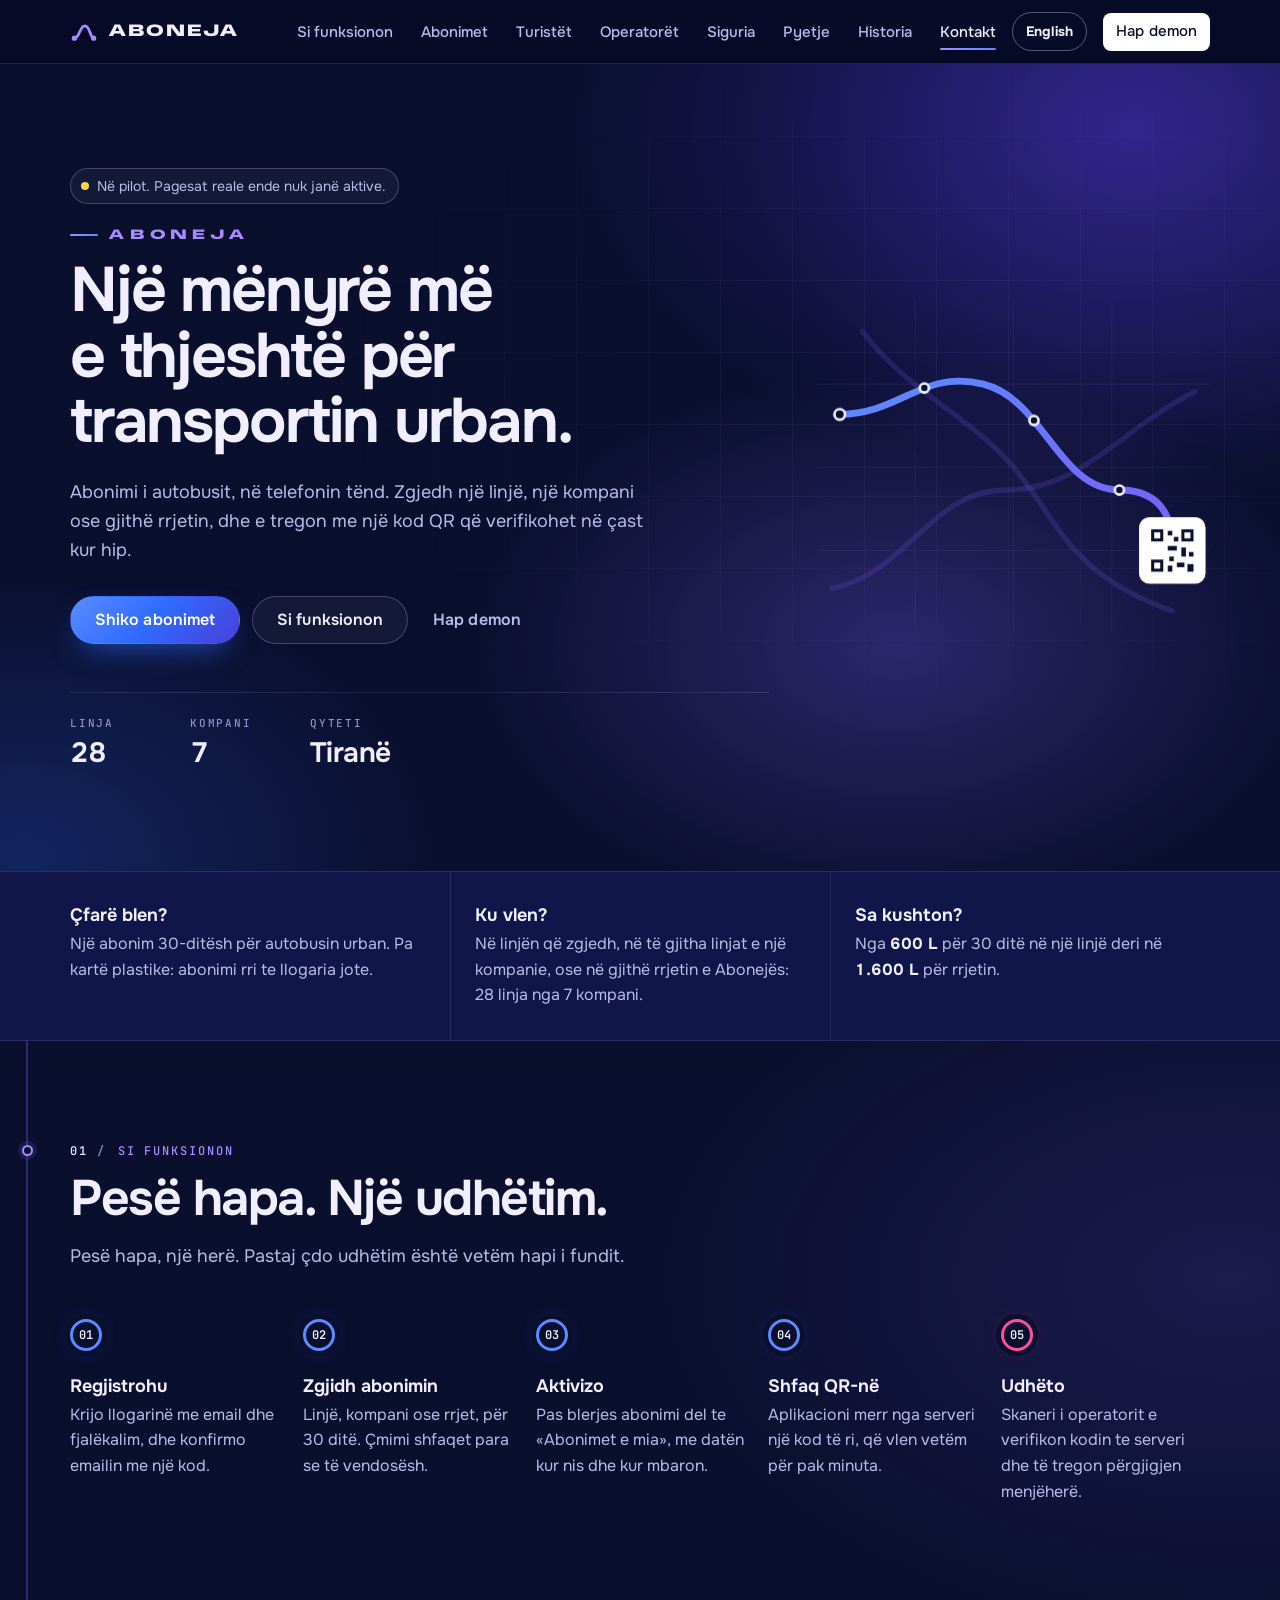
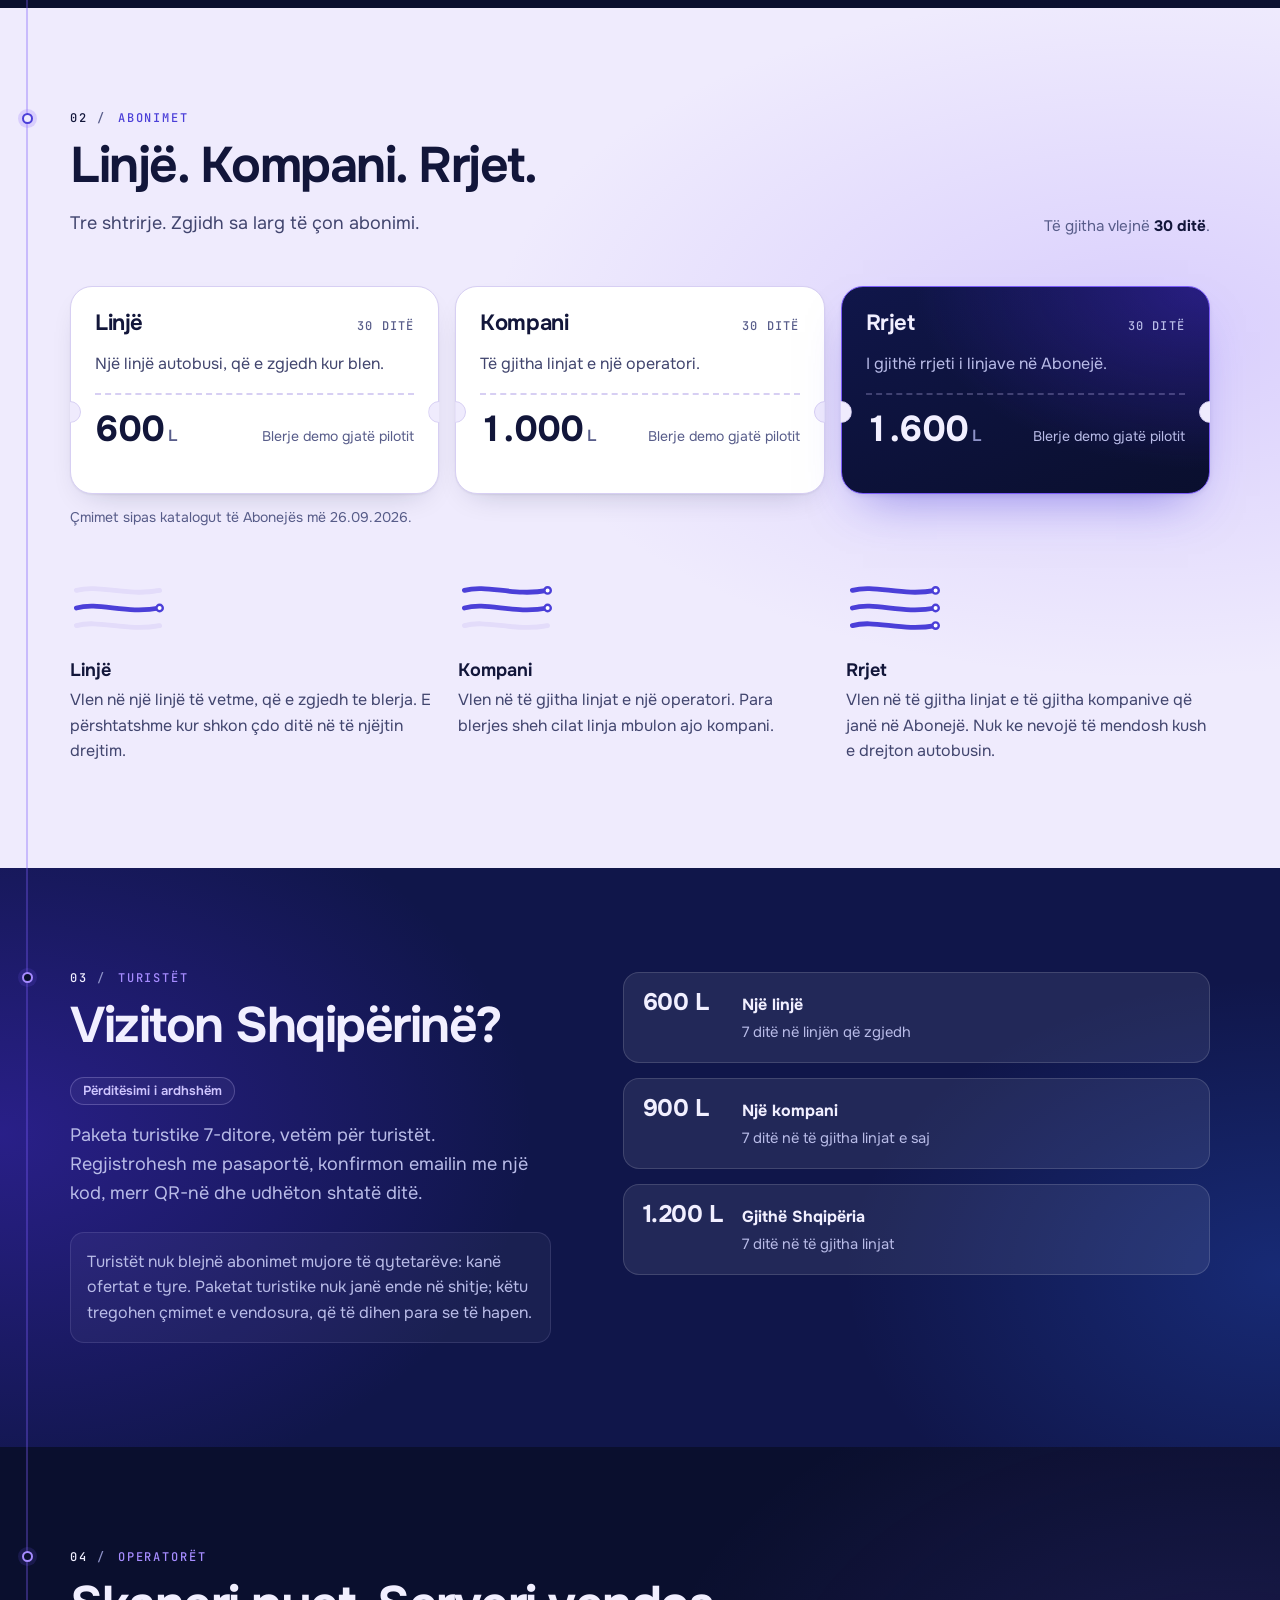
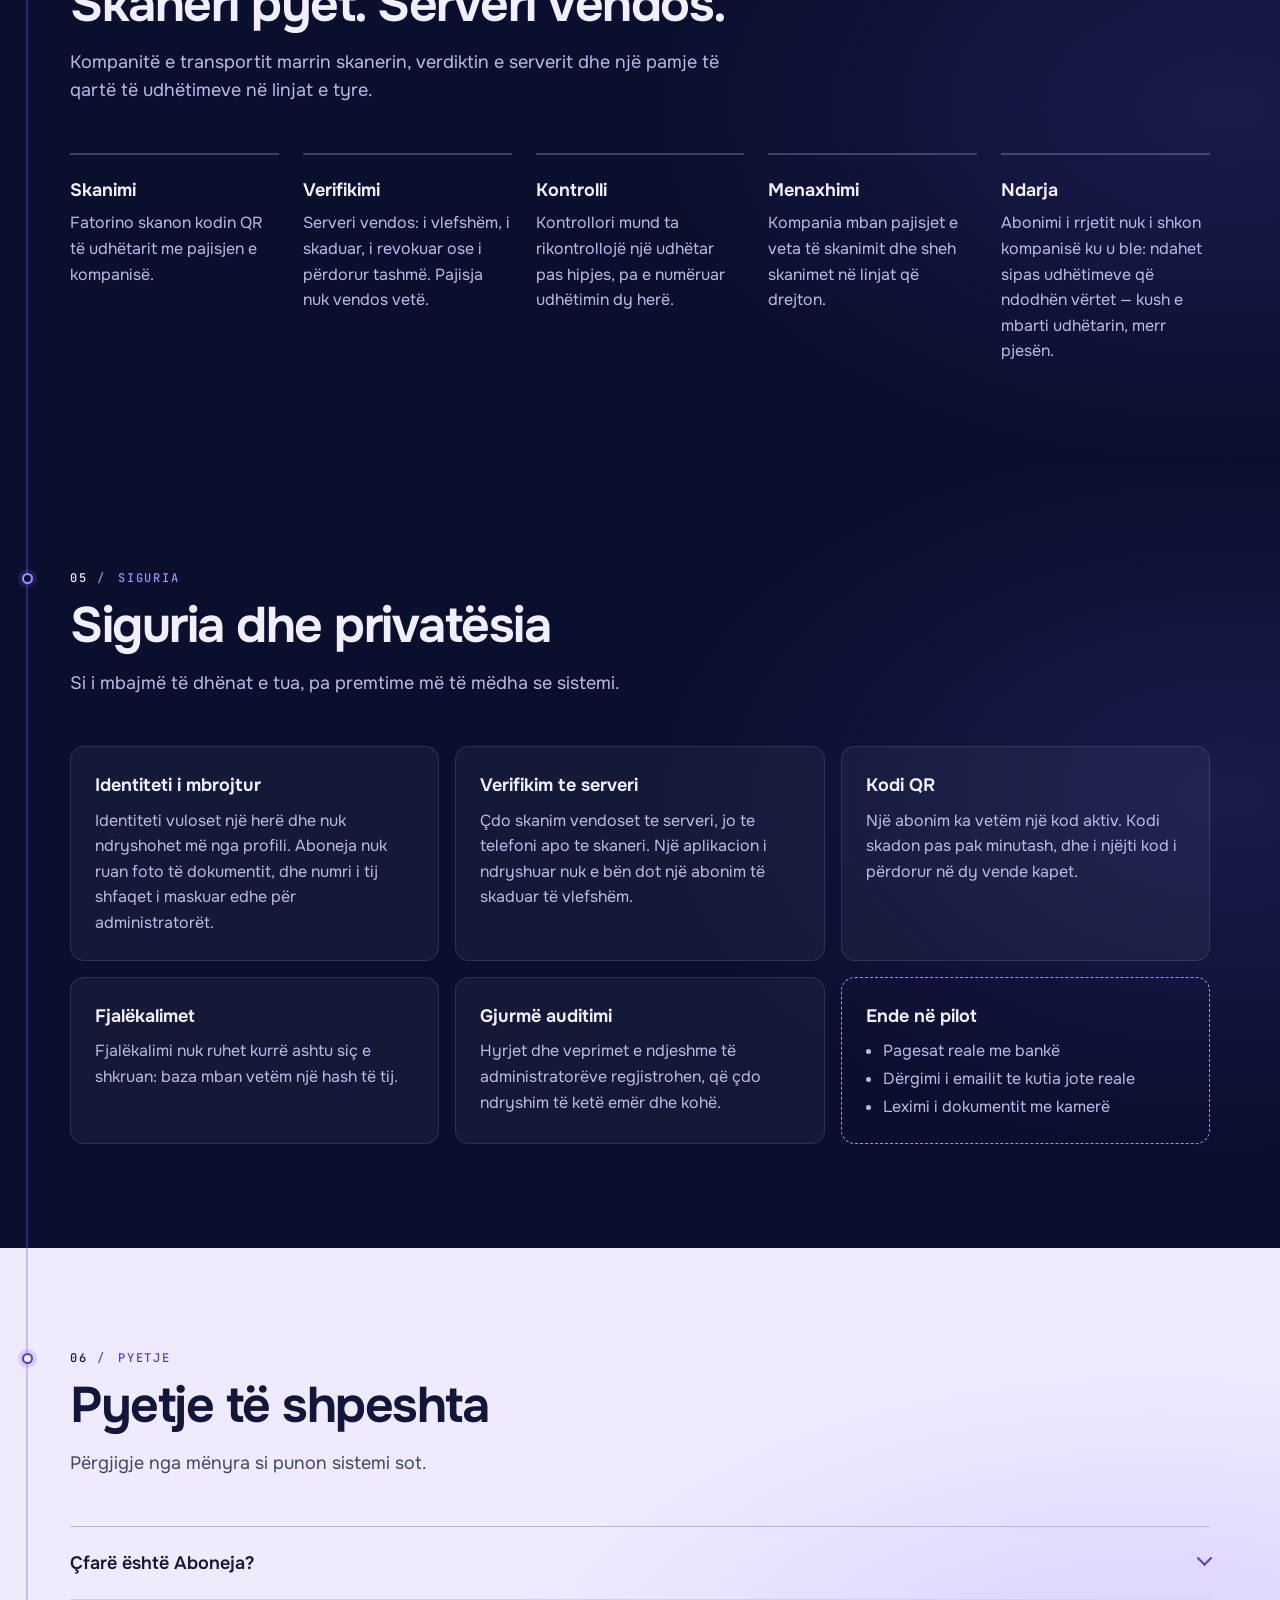
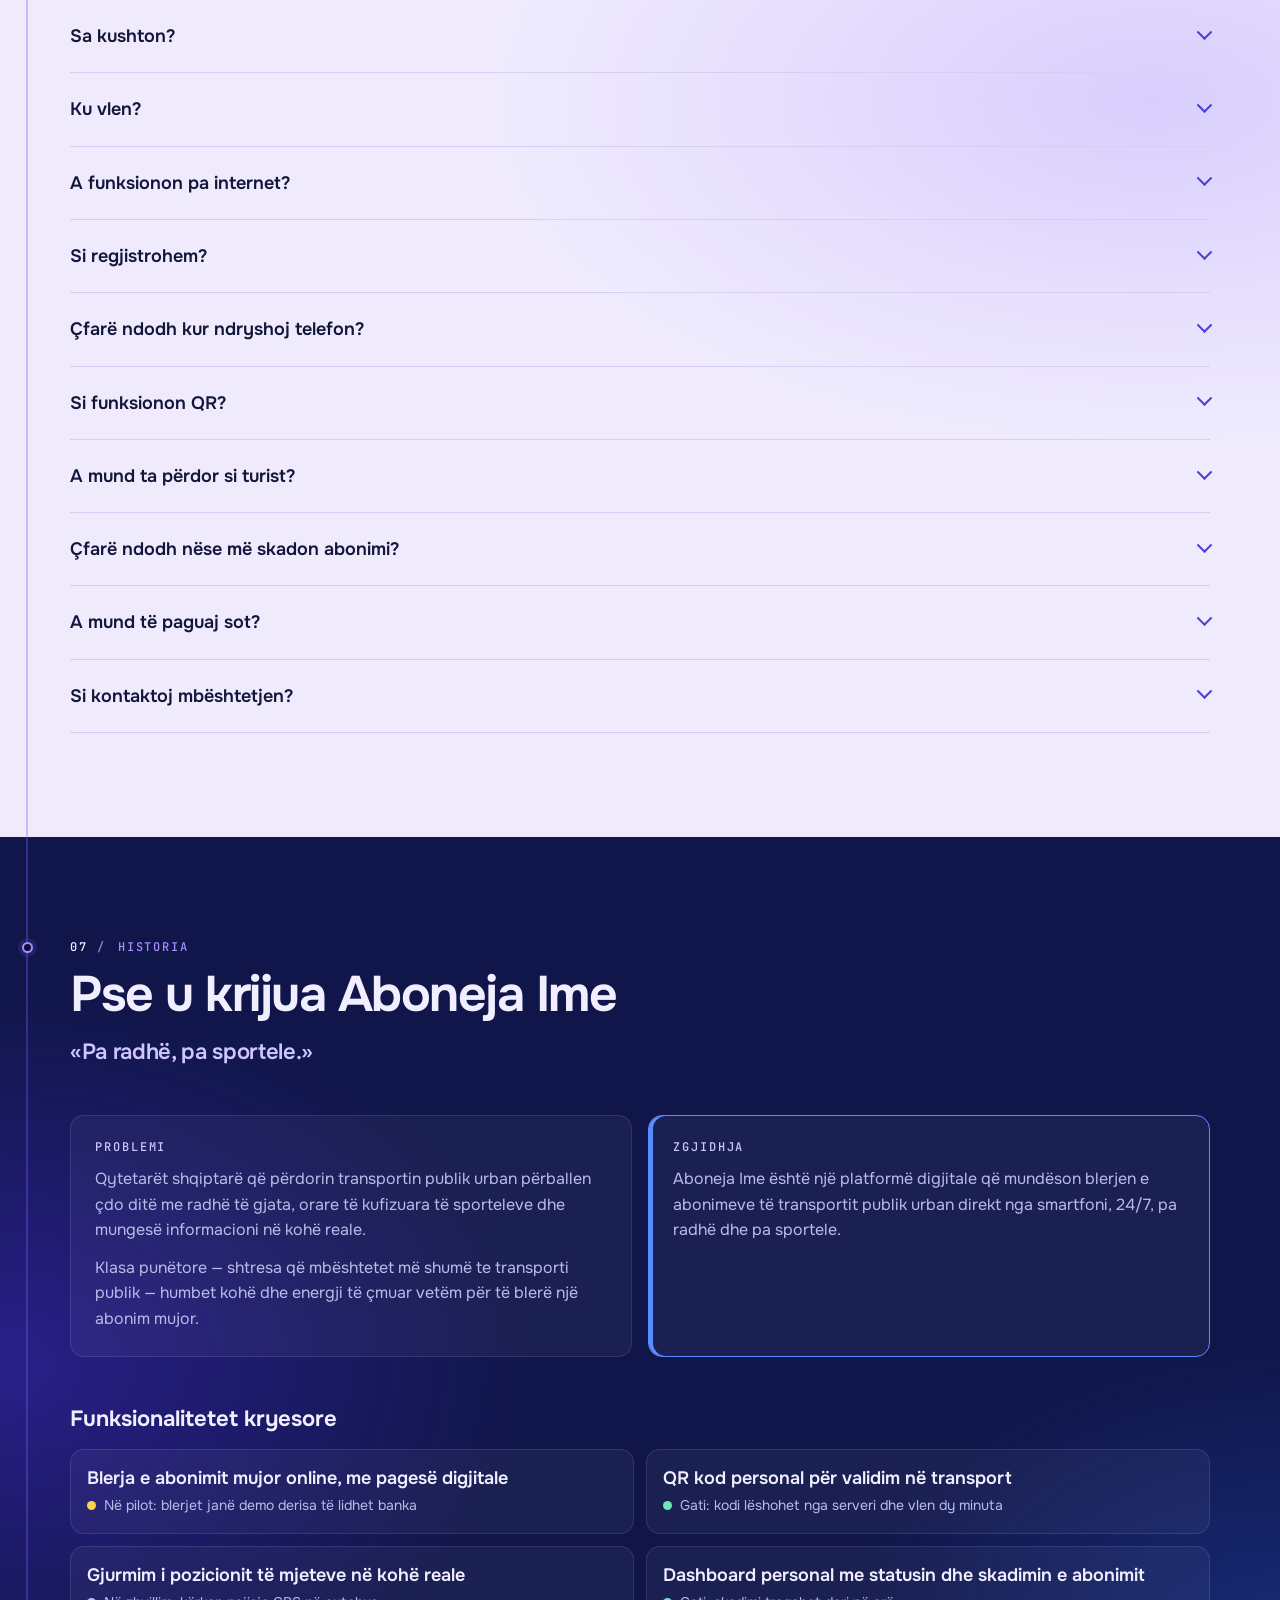
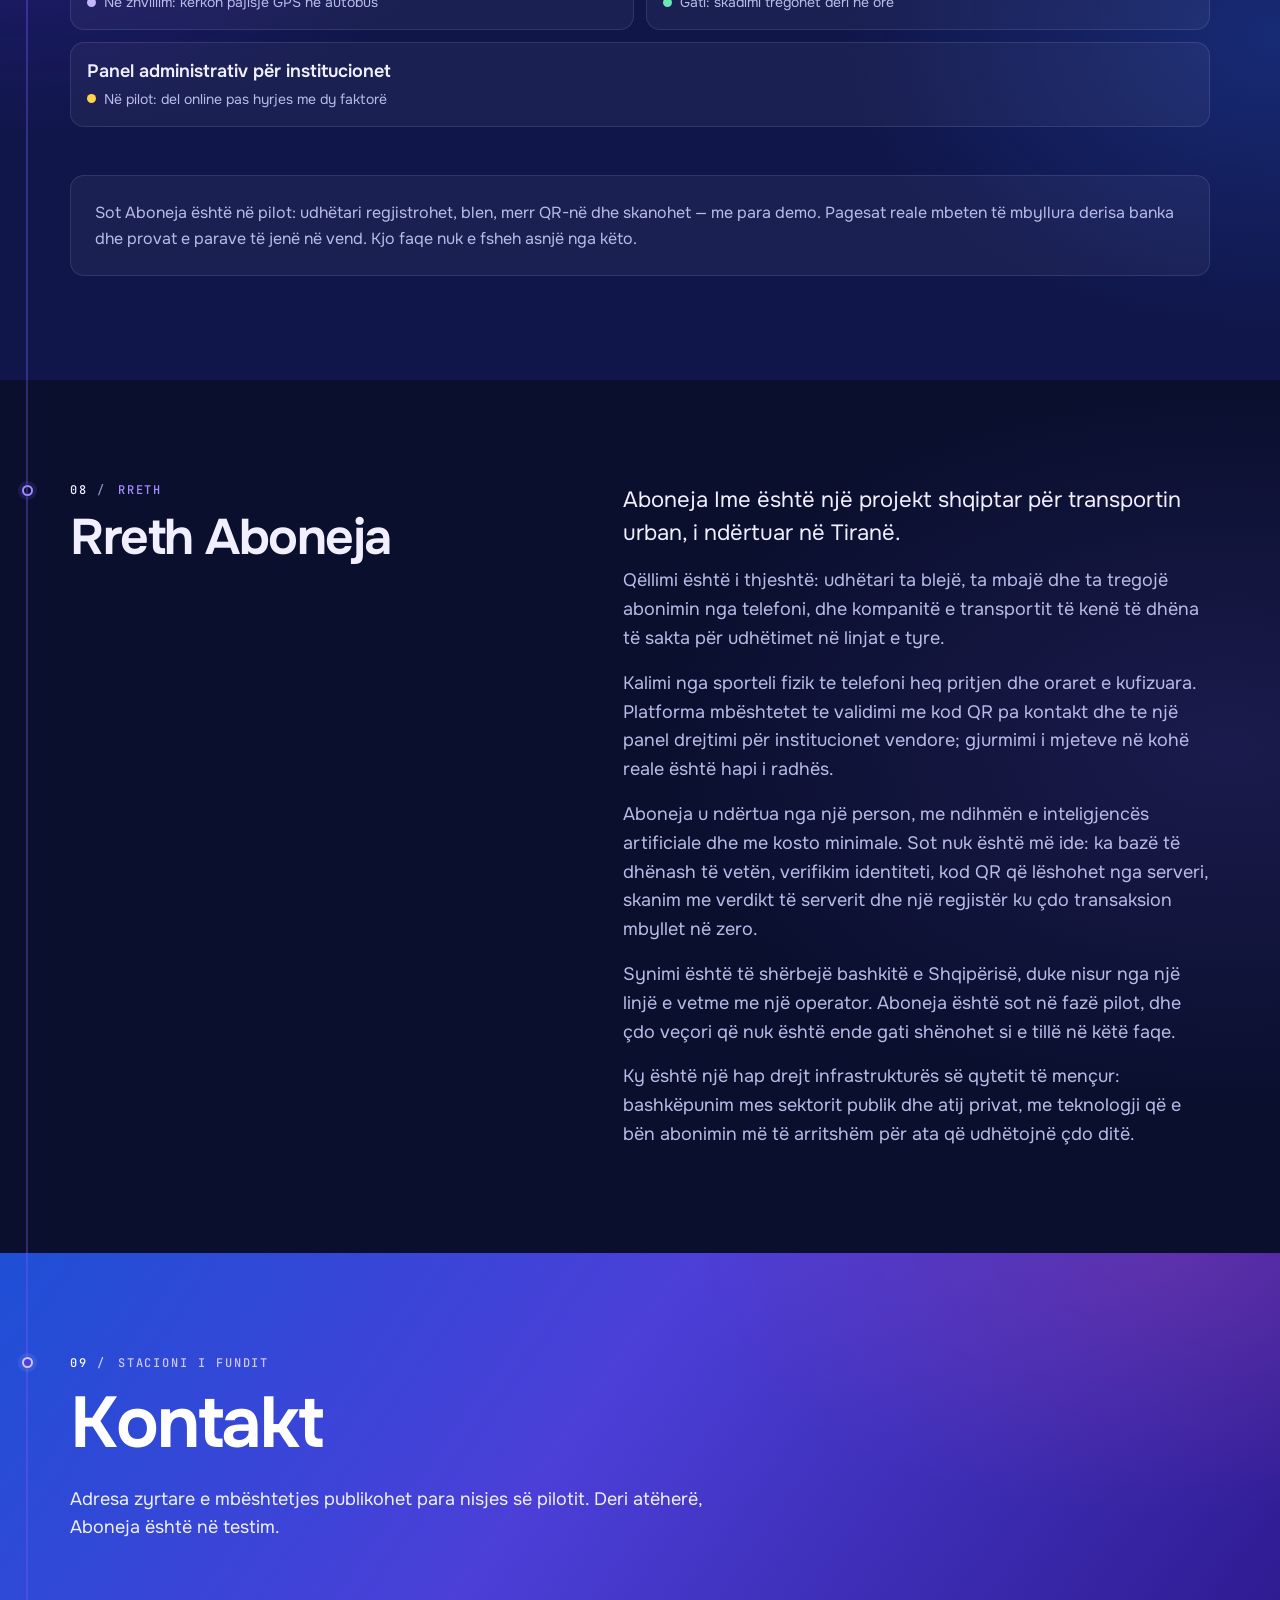
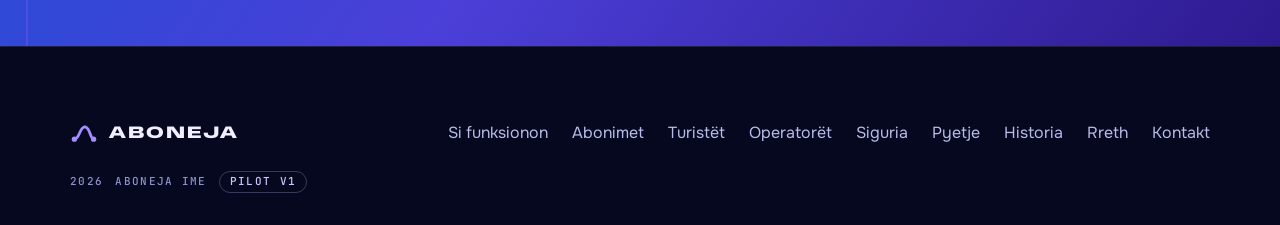
==== index.html @ b8042aeb "faqja live (aboneja-v1-pilot @ 8f1b1e0, pa /demo/): titujt Onest 650, hyrja 6,7 s, thëniet e demos D" ====
<!doctype html>
<html lang="sq">
<head>
<meta charset="utf-8">
<meta name="robots" content="noindex, nofollow">
<meta name="viewport" content="width=device-width, initial-scale=1, viewport-fit=cover">
<title>Aboneja · Abonimi i autobusit në telefonin tënd</title>
<meta name="description" content="Aboneja është abonimi i autobusit urban në telefon: zgjedh linjën, kompaninë ose gjithë rrjetin, dhe e tregon me një kod QR që verifikohet në çast.">
<meta name="theme-color" content="#0A0F2E">
<meta name="color-scheme" content="dark">
<link rel="icon" href="favicon.svg" type="image/svg+xml">
<!-- Fontet e markës merren që në fillim: «ABONEJA» e hyrjes del te 1,0 s dhe s'duhet të ndërrojë shkronjë para syve. -->
<link rel="preload" href="fonts/anybody.woff2" as="font" type="font/woff2" crossorigin>
<link rel="preload" href="fonts/onest.woff2" as="font" type="font/woff2" crossorigin>
<link rel="stylesheet" href="css/site.css?v=5ffebb03">
<script src="js/hyrja.js?v=3403d310"></script>
<script type="module" src="js/site.js?v=d1153c04"></script>
</head>
<body>
<!-- ═══ HYRJA «Rrjeti ndizet» — 6,7 s, hapja e parë e sesionit. Dekor, jo informacion.
     Qyteti natën → linjat e largëta → «ABONEJA» ngrihet nga vija e maskës, shtrydhet dhe kyçet
     te 1,37 s, skanohet → linjë, kompani, rrjet → QR-ja del me sustë → mjetet mbërrijnë →
     linjat tërhiqen, teksti zhytet → perdja ngrihet me gjithë skenën. Asgjë nuk zbehet: format ndryshojnë.
     Kohët jetojnë te :root i site.css («Kohët e hyrjes»), asgjë këtu. ═══ -->
<div class="hyrja" data-hyrja aria-hidden="true">
  <div class="hyrja__perdja">
  <div class="hyrja__drita"></div>
  <div class="hyrja__skena">
    <svg class="hyrja__linjat" viewBox="0 0 100 100" preserveAspectRatio="none" focusable="false">
      <defs>
        <linearGradient id="hyrja-rryma" x1="0" y1="0" x2="1" y2="0">
          <stop offset="0" class="ngj-vjollce-thelle"/>
          <stop offset=".55" class="ngj-vjollce"/>
          <stop offset="1" class="ngj-elektrik"/>
        </linearGradient>
      </defs>
      <path class="hyrja__larg" pathLength="1" data-d="M-5 9 C 25 5, 60 16, 105 10" d="M-5 9 C 25 5, 60 16, 105 10"/>
      <path class="hyrja__larg" pathLength="1" data-d="M-5 19 C 30 23, 62 13, 105 20" d="M-5 19 C 30 23, 62 13, 105 20"/>
      <path class="hyrja__larg" pathLength="1" data-d="M-5 87 C 30 81, 64 93, 105 85" d="M-5 87 C 30 81, 64 93, 105 85"/>
      <path class="hyrja__larg" pathLength="1" data-d="M-5 96 C 35 91, 70 98, 105 92" d="M-5 96 C 35 91, 70 98, 105 92"/>
      <path class="hyrja__shtrirja hyrja__shtrirja--rrjet" pathLength="1" data-d="M-5 50 C 26 48, 56 55, 84 62" d="M-5 50 C 26 48, 56 55, 84 62"/>
      <path class="hyrja__shtrirja hyrja__shtrirja--linje" pathLength="1" data-d="M-5 62 C 22 61, 50 64, 84 62" d="M-5 62 C 22 61, 50 64, 84 62"/>
      <path class="hyrja__shtrirja hyrja__shtrirja--kompani" pathLength="1" data-d="M-5 74 C 24 76, 52 70, 84 62" d="M-5 74 C 24 76, 52 70, 84 62"/>
      <path class="hyrja__mjeti hyrja__mjeti--1" pathLength="1" data-d="M-5 62 C 22 61, 50 64, 84 62" d="M-5 62 C 22 61, 50 64, 84 62"/>
      <path class="hyrja__mjeti hyrja__mjeti--2" pathLength="1" data-d="M-5 74 C 24 76, 52 70, 84 62" d="M-5 74 C 24 76, 52 70, 84 62"/>
      <path class="hyrja__mjeti hyrja__mjeti--3" pathLength="1" data-d="M-5 50 C 26 48, 56 55, 84 62" d="M-5 50 C 26 48, 56 55, 84 62"/>
    </svg>
    <p class="hyrja__etiketa hyrja__etiketa--rrjet"><span>Gjithë rrjeti</span></p>
    <p class="hyrja__etiketa hyrja__etiketa--linje"><span>Një linjë</span></p>
    <p class="hyrja__etiketa hyrja__etiketa--kompani"><span>Një kompani</span></p>
    <div class="hyrja__nyja">
      <span class="hyrja__nyja-puls"></span>
      <svg class="hyrja__qr" viewBox="0 0 92 92" focusable="false">
        <rect class="hyrja__qr-sfondi" x="8" y="8" width="76" height="76" rx="14"/>
        <path class="hyrja__qr-kendet" pathLength="1" d="M3 24 V3 H24 M68 3 H89 V24 M89 68 V89 H68 M24 89 H3 V68"/>
        <g class="hyrja__qr-kodi" transform="translate(18 18)">
          <rect x="0" y="0" width="16" height="16"/><rect x="40" y="0" width="16" height="16"/><rect x="0" y="40" width="16" height="16"/>
          <rect x="4" y="4" width="8" height="8" class="hyrja__qr-vrima"/><rect x="44" y="4" width="8" height="8" class="hyrja__qr-vrima"/><rect x="4" y="44" width="8" height="8" class="hyrja__qr-vrima"/>
          <rect x="22" y="2" width="6" height="6"/><rect x="30" y="10" width="6" height="6"/><rect x="22" y="22" width="12" height="6"/>
          <rect x="40" y="24" width="6" height="12"/><rect x="50" y="30" width="6" height="6"/><rect x="24" y="36" width="6" height="6"/>
          <rect x="22" y="48" width="6" height="8"/><rect x="34" y="44" width="10" height="6"/><rect x="48" y="46" width="8" height="10"/>
        </g>
      </svg>
    </div>
    <div class="hyrja__marka">
      <p class="hyrja__fjala" data-fjala="Aboneja"><span class="hyrja__germat"><span>A</span><span>b</span><span>o</span><span>n</span><span>e</span><span>j</span><span>a</span></span></p>
      <p class="hyrja__motoja"><span>Abonimi i autobusit, në telefonin tënd.</span></p>
    </div>
  </div>
  </div>
  <span class="hyrja__progresi"></span>
  <span class="hyrja__kalo">Kalo</span>
</div>
<a class="skip" href="#permbajtja">Kalo te përmbajtja</a>

<header class="topbar" data-topbar>
  <div class="wrap topbar__inner">
    <a class="wordmark" href="#fillimi" aria-label="Aboneja, kthehu në fillim">
      <svg class="wordmark__mark" viewBox="0 0 32 32" aria-hidden="true"><path d="M5 23 C 11 23, 11 9, 17 9 S 23 23, 27 23" fill="none" stroke="currentColor" stroke-width="3.2" stroke-linecap="round"/><circle cx="5" cy="23" r="3" fill="currentColor"/><circle cx="27" cy="23" r="3" fill="currentColor"/></svg>
      <span>Aboneja</span>
    </a>
    <button class="menu-toggle" type="button" aria-expanded="false" aria-controls="nav" data-menu-toggle>
      <span class="menu-toggle__bars" aria-hidden="true"></span><span class="sr-only">Menuja</span>
    </button>
    <nav class="nav" id="nav" aria-label="Kryesore" data-nav>
      <a href="#si-funksionon">Si funksionon</a>
      <a href="#abonimet">Abonimet</a>
      <a href="#turistet">Turistët</a>
      <a href="#operatoret">Operatorët</a>
      <a href="#siguria">Siguria</a>
      <a href="#pyetje">Pyetje</a>
      <a href="#historia">Historia</a>
      <a href="#kontakt">Kontakt</a>
      <button class="lang-toggle" type="button" data-lang-toggle aria-label="Switch to English">English</button>
      <a class="btn btn--small btn--light nav__app" data-app-link href="#abonimet">Hap aplikacionin</a>
    </nav>
  </div>
</header>

<main id="permbajtja">

  <!-- ═══ HERO ═══════════════════════════════════════════════════════════ -->
  <section class="hero" id="fillimi" aria-labelledby="hero-titulli">
    <div class="wrap hero__grid">
      <div class="hero__text">
        <p class="pilot" data-pilot hidden><span class="pilot__dot" aria-hidden="true"></span>Në pilot. Pagesat reale ende nuk janë aktive.</p>
        <p class="hero__brand">Aboneja</p>
        <h1 class="hero__title" id="hero-titulli">Një mënyrë më e thjeshtë për transportin urban.</h1>
        <p class="hero__lead">Abonimi i autobusit, në telefonin tënd. Zgjedh një linjë, një kompani ose gjithë rrjetin, dhe e tregon me një kod QR që verifikohet në çast kur hip.</p>
        <div class="hero__actions">
          <a class="btn btn--primary" href="#abonimet">Shiko abonimet</a>
          <a class="btn btn--ghost-light" href="#si-funksionon">Si funksionon</a>
          <a class="btn btn--quiet-light" data-app-link href="#abonimet">Hap aplikacionin</a>
        </div>
        <!-- Kur demoja lokale nuk përgjigjet, butoni e thotë vetë — dhe këtu del pse. -->
        <p class="hero__note" data-demo-shenim hidden></p>
        <dl class="hero__facts" data-network-facts>
          <div><dt>Linja</dt><dd data-fact="routes">…</dd></div>
          <div><dt>Kompani</dt><dd data-fact="companies">…</dd></div>
          <div><dt>Qyteti</dt><dd data-fact="city">Tiranë</dd></div>
        </dl>
      </div>

      <!-- Nënshkrimi vizual: linja që mbaron te QR-ja. Dekor, jo informacion. -->
      <figure class="hero__map" aria-hidden="true">
        <svg class="route-map" viewBox="0 0 520 440" focusable="false">
          <defs>
            <linearGradient id="linja-kryesore" x1="0" y1="0" x2="1" y2="1">
              <stop offset="0" class="ngj-elektrik-drite"/>
              <stop offset="1" class="ngj-vjollce"/>
            </linearGradient>
          </defs>
          <g class="route-map__grid">
            <path d="M0 110 H520 M0 220 H520 M0 330 H520 M130 0 V440 M260 0 V440 M390 0 V440"/>
          </g>
          <path class="route-map__line route-map__line--muted" d="M20 380 C 120 360, 150 250, 250 250 S 400 170, 500 120"/>
          <path class="route-map__line route-map__line--muted" d="M60 40 C 120 120, 200 150, 260 220 S 330 360, 470 410"/>
          <path class="route-map__line route-map__line--main" id="linja-hero" d="M30 150 C 110 150, 140 90, 220 110 S 320 250, 400 250 S 470 330, 470 330"/>
          <g class="route-map__stops">
            <circle cx="30" cy="150" r="7"/>
            <circle cx="142" cy="115" r="6"/>
            <circle cx="287" cy="158" r="6"/>
            <circle cx="400" cy="250" r="6"/>
          </g>
          <circle class="route-map__vehicle" r="9"/>
          <g class="qr-station" transform="translate(470 330)">
            <circle class="qr-station__pulse" r="30"/>
            <rect class="qr-station__card" x="-44" y="-44" width="88" height="88" rx="14"/>
            <g class="qr-station__code" transform="translate(-28 -28)">
              <rect x="0" y="0" width="16" height="16"/><rect x="40" y="0" width="16" height="16"/><rect x="0" y="40" width="16" height="16"/>
              <rect x="4" y="4" width="8" height="8" class="qr-station__hole"/><rect x="44" y="4" width="8" height="8" class="qr-station__hole"/><rect x="4" y="44" width="8" height="8" class="qr-station__hole"/>
              <rect x="22" y="2" width="6" height="6"/><rect x="30" y="10" width="6" height="6"/><rect x="22" y="22" width="12" height="6"/>
              <rect x="40" y="24" width="6" height="12"/><rect x="50" y="30" width="6" height="6"/><rect x="24" y="36" width="6" height="6"/>
              <rect x="22" y="48" width="6" height="8"/><rect x="34" y="44" width="10" height="6"/><rect x="48" y="46" width="8" height="10"/>
            </g>
          </g>
        </svg>
      </figure>
    </div>
  </section>

  <!-- ═══ NË 60 SEKONDA ══════════════════════════════════════════════════ -->
  <section class="quick" aria-label="Aboneja shkurt">
    <div class="wrap quick__grid">
      <div class="quick__item">
        <h2 class="quick__q">Çfarë blen?</h2>
        <p>Një abonim 30-ditësh për autobusin urban. Pa kartë plastike: abonimi rri te llogaria jote.</p>
      </div>
      <div class="quick__item">
        <h2 class="quick__q">Ku vlen?</h2>
        <p>Në linjën që zgjedh, në të gjitha linjat e një kompanie, ose në gjithë rrjetin <span data-fill="network-short">e Abonejës</span>.</p>
      </div>
      <div class="quick__item">
        <h2 class="quick__q">Sa kushton?</h2>
        <p data-fill="price-short">Çmimet lexohen nga katalogu i Abonejës, te seksioni Abonimet.</p>
      </div>
    </div>
  </section>

  <!-- Rruga e faqes: kapitujt 01–09 si stacione të së njëjtës linjë. -->
  <div class="kapitujt">

  <!-- ═══ SI FUNKSIONON ══════════════════════════════════════════════════ -->
  <section class="section" id="si-funksionon" aria-labelledby="si-titulli">
    <div class="wrap">
      <div class="section__head">
        <h2 class="kapitulli" id="si-titulli"><span class="kapitulli__stacioni"><span class="kapitulli__nr">01</span> <span class="kapitulli__emri">Si funksionon</span></span> <span class="kapitulli__titulli">Pesë hapa. Një udhëtim.</span></h2>
        <p class="section__lead">Pesë hapa, një herë. Pastaj çdo udhëtim është vetëm hapi i fundit.</p>
      </div>
      <ol class="journey">
        <li class="journey__stop">
          <span class="journey__node" aria-hidden="true"></span>
          <h3>Regjistrohu</h3>
          <p>Krijo llogarinë me email dhe fjalëkalim, dhe konfirmo emailin me një kod.</p>
        </li>
        <li class="journey__stop">
          <span class="journey__node" aria-hidden="true"></span>
          <h3>Zgjidh abonimin</h3>
          <p>Linjë, kompani ose rrjet, për 30 ditë. Çmimi shfaqet para se të vendosësh.</p>
        </li>
        <li class="journey__stop">
          <span class="journey__node" aria-hidden="true"></span>
          <h3>Aktivizo</h3>
          <p>Pas blerjes abonimi del te «Abonimet e mia», me datën kur nis dhe kur mbaron.</p>
        </li>
        <li class="journey__stop">
          <span class="journey__node" aria-hidden="true"></span>
          <h3>Shfaq QR-në</h3>
          <p>Aplikacioni merr nga serveri një kod të ri, që vlen vetëm për pak minuta.</p>
        </li>
        <li class="journey__stop journey__stop--end">
          <span class="journey__node" aria-hidden="true"></span>
          <h3>Udhëto</h3>
          <p>Skaneri i operatorit e verifikon kodin te serveri dhe të tregon përgjigjen menjëherë.</p>
        </li>
      </ol>
    </div>
  </section>

  <!-- ═══ ABONIMET ═══════════════════════════════════════════════════════ -->
  <section class="section section--lejla" id="abonimet" aria-labelledby="abonimet-titulli">
    <div class="wrap">
      <div class="section__head section__head--split">
        <div>
          <h2 class="kapitulli" id="abonimet-titulli"><span class="kapitulli__stacioni"><span class="kapitulli__nr">02</span> <span class="kapitulli__emri">Abonimet</span></span> <span class="kapitulli__titulli">Linjë. Kompani. Rrjet.</span></h2>
          <p class="section__lead">Tre shtrirje. Zgjidh sa larg të çon abonimi.</p>
        </div>
        <!-- V1 shet vetëm 30-ditëshin. Kohëzgjatja e dytë u hoq me vendim, 20 shtator 2026. -->
        <p class="duration-note">Të gjitha vlejnë <strong>30 ditë</strong>.</p>
      </div>

      <div class="plans" data-plans aria-live="polite">
        <div class="state state--loading" data-state="loading">Po lexohen çmimet nga katalogu…</div>
      </div>
      <p class="plans__source" data-catalog-source></p>

      <div class="scopes">
        <div class="scope">
          <svg class="scope__map" viewBox="0 0 120 80" aria-hidden="true"><path class="mini mini--off" d="M8 18 C 36 10, 70 26, 112 18"/><path class="mini mini--on" d="M8 40 C 36 32, 70 48, 112 40"/><path class="mini mini--off" d="M8 62 C 36 54, 70 70, 112 62"/><circle class="mini-stop" cx="112" cy="40" r="4"/></svg>
          <div><h3>Linjë</h3><p>Vlen në një linjë të vetme, që e zgjedh te blerja. E përshtatshme kur shkon çdo ditë në të njëjtin drejtim.</p></div>
        </div>
        <div class="scope">
          <svg class="scope__map" viewBox="0 0 120 80" aria-hidden="true"><path class="mini mini--on" d="M8 18 C 36 10, 70 26, 112 18"/><path class="mini mini--on" d="M8 40 C 36 32, 70 48, 112 40"/><path class="mini mini--off" d="M8 62 C 36 54, 70 70, 112 62"/><circle class="mini-stop" cx="112" cy="18" r="4"/><circle class="mini-stop" cx="112" cy="40" r="4"/></svg>
          <div><h3>Kompani</h3><p>Vlen në të gjitha linjat e një operatori. Para blerjes sheh cilat linja mbulon ajo kompani.</p></div>
        </div>
        <div class="scope">
          <svg class="scope__map" viewBox="0 0 120 80" aria-hidden="true"><path class="mini mini--on" d="M8 18 C 36 10, 70 26, 112 18"/><path class="mini mini--on" d="M8 40 C 36 32, 70 48, 112 40"/><path class="mini mini--on" d="M8 62 C 36 54, 70 70, 112 62"/><circle class="mini-stop" cx="112" cy="18" r="4"/><circle class="mini-stop" cx="112" cy="40" r="4"/><circle class="mini-stop" cx="112" cy="62" r="4"/></svg>
          <div><h3>Rrjet</h3><p>Vlen në të gjitha linjat e të gjitha kompanive që janë në Abonejë. Nuk ke nevojë të mendosh kush e drejton autobusin.</p></div>
        </div>
      </div>
    </div>
  </section>

  <!-- ═══ PËR TURISTËT ═══════════════════════════════════════════════════ -->
  <section class="section section--night" id="turistet" aria-labelledby="turistet-titulli">
    <div class="wrap split">
      <div>
        <h2 class="kapitulli" id="turistet-titulli"><span class="kapitulli__stacioni"><span class="kapitulli__nr">03</span> <span class="kapitulli__emri">Turistët</span></span> <span class="kapitulli__titulli">Viziton Shqipërinë?</span></h2>
        <p class="tag tag--light">Përditësimi i ardhshëm</p>
        <p class="section__lead">Paketa turistike 7-ditore, vetëm për turistët. Regjistrohesh me pasaportë, konfirmon emailin me një kod, merr QR-në dhe udhëton shtatë ditë.</p>
        <p class="note-light">Turistët nuk blejnë abonimet mujore të qytetarëve: kanë ofertat e tyre. Paketat turistike nuk janë ende në shitje; këtu tregohen çmimet e vendosura, që të dihen para se të hapen.</p>
      </div>
      <!-- Çmimet vijnë nga `site.config.json` (të njoftuara, jo katalog) — asnjë numër në HTML. -->
      <ul class="tourist-plans" data-tourist-plans aria-live="polite">
        <li class="tourist-plans__empty">Çmimet e paketave turistike publikohen së shpejti.</li>
      </ul>
    </div>
  </section>

  <!-- ═══ PËR OPERATORËT ═════════════════════════════════════════════════ -->
  <section class="section" id="operatoret" aria-labelledby="operatoret-titulli">
    <div class="wrap">
      <div class="section__head">
        <h2 class="kapitulli" id="operatoret-titulli"><span class="kapitulli__stacioni"><span class="kapitulli__nr">04</span> <span class="kapitulli__emri">Operatorët</span></span> <span class="kapitulli__titulli">Skaneri pyet. Serveri vendos.</span></h2>
        <p class="section__lead">Kompanitë e transportit marrin skanerin, verdiktin e serverit dhe një pamje të qartë të udhëtimeve në linjat e tyre.</p>
      </div>
      <dl class="roles">
        <div class="role"><dt>Skanimi</dt><dd>Fatorino skanon kodin QR të udhëtarit me pajisjen e kompanisë.</dd></div>
        <div class="role"><dt>Verifikimi</dt><dd>Serveri vendos: i vlefshëm, i skaduar, i revokuar ose i përdorur tashmë. Pajisja nuk vendos vetë.</dd></div>
        <div class="role"><dt>Kontrolli</dt><dd>Kontrollori mund ta rikontrollojë një udhëtar pas hipjes, pa e numëruar udhëtimin dy herë.</dd></div>
        <div class="role"><dt>Menaxhimi</dt><dd>Kompania mban pajisjet e veta të skanimit dhe sheh skanimet në linjat që drejton.</dd></div>
        <div class="role"><dt>Ndarja</dt><dd>Abonimi i rrjetit nuk i shkon kompanisë ku u ble: ndahet sipas udhëtimeve që ndodhën vërtet — kush e mbarti udhëtarin, merr pjesën.</dd></div>
      </dl>
    </div>
  </section>

  <!-- ═══ SIGURIA ════════════════════════════════════════════════════════ -->
  <section class="section" id="siguria" aria-labelledby="siguria-titulli">
    <div class="wrap">
      <div class="section__head">
        <h2 class="kapitulli" id="siguria-titulli"><span class="kapitulli__stacioni"><span class="kapitulli__nr">05</span> <span class="kapitulli__emri">Siguria</span></span> <span class="kapitulli__titulli">Siguria dhe privatësia</span></h2>
        <p class="section__lead">Si i mbajmë të dhënat e tua, pa premtime më të mëdha se sistemi.</p>
      </div>
      <div class="security">
        <article class="security__item"><h3>Identiteti i mbrojtur</h3><p>Identiteti vuloset një herë dhe nuk ndryshohet më nga profili. Aboneja nuk ruan foto të dokumentit, dhe numri i tij shfaqet i maskuar edhe për administratorët.</p></article>
        <article class="security__item"><h3>Verifikim te serveri</h3><p>Çdo skanim vendoset te serveri, jo te telefoni apo te skaneri. Një aplikacion i ndryshuar nuk e bën dot një abonim të skaduar të vlefshëm.</p></article>
        <article class="security__item"><h3>Kodi QR</h3><p>Një abonim ka vetëm një kod aktiv. Kodi skadon pas pak minutash, dhe i njëjti kod i përdorur në dy vende kapet.</p></article>
        <article class="security__item"><h3>Fjalëkalimet</h3><p>Fjalëkalimi nuk ruhet kurrë ashtu siç e shkruan: baza mban vetëm një hash të tij.</p></article>
        <article class="security__item"><h3>Gjurmë auditimi</h3><p>Hyrjet dhe veprimet e ndjeshme të administratorëve regjistrohen, që çdo ndryshim të ketë emër dhe kohë.</p></article>
        <article class="security__item security__item--honest" data-pilot-list>
          <h3>Ende në pilot</h3>
          <ul>
            <li data-feature-off="payments_live">Pagesat reale me bankë</li>
            <li>Dërgimi i emailit te kutia jote reale</li>
            <li data-feature-off="tourist_camera_reading">Leximi i dokumentit me kamerë</li>
          </ul>
        </article>
      </div>
    </div>
  </section>

  <!-- ═══ PYETJE ═════════════════════════════════════════════════════════ -->
  <section class="section section--lejla" id="pyetje" aria-labelledby="pyetje-titulli">
    <div class="wrap faq-wrap">
      <div class="section__head">
        <h2 class="kapitulli" id="pyetje-titulli"><span class="kapitulli__stacioni"><span class="kapitulli__nr">06</span> <span class="kapitulli__emri">Pyetje</span></span> <span class="kapitulli__titulli">Pyetje të shpeshta</span></h2>
        <p class="section__lead">Përgjigje nga mënyra si punon sistemi sot.</p>
      </div>
      <div class="faq" data-faq>
        <details><summary>Çfarë është Aboneja?</summary><p>Abonimi i autobusit urban në telefon. Blen një abonim 30-ditësh për një linjë, një kompani ose gjithë rrjetin, dhe e tregon me një kod QR që skanohet kur hip.</p></details>
        <details><summary>Sa kushton?</summary><p data-fill="price-faq">Çmimet janë te seksioni Abonimet dhe lexohen nga i njëjti katalog që përdor aplikacioni.</p></details>
        <details><summary>Ku vlen?</summary><p><span data-fill="network-faq">Në linjat e autobusëve urbanë të Tiranës që janë në Abonejë.</span> Abonimi i linjës vlen në linjën që zgjedh, ai i kompanisë në linjat e saj, dhe ai i rrjetit kudo.</p></details>
        <details><summary>A funksionon pa internet?</summary><p>Jo ende. Kodi QR krijohet nga serveri dhe vlen vetëm pak minuta, prandaj telefoni ka nevojë për internet kur e hap. Edhe skaneri i verifikon kodet te serveri.</p></details>
        <details><summary>Si regjistrohem?</summary><p>Nis me dokumentin: shkruan emrin, mbiemrin, datëlindjen dhe numrin personal, dhe i konfirmon. Pastaj krijon llogarinë me email dhe fjalëkalim dhe konfirmon emailin me një kod. Identiteti vuloset nga serveri dhe nuk ndryshohet më. Më pas zgjedh abonimin.</p></details>
        <details><summary>Çfarë ndodh kur ndryshoj telefon?</summary><p>Abonimi rri te llogaria, jo te telefoni. Hyr me të njëjtën llogari në telefonin e ri: kodi i ri QR e zëvendëson menjëherë të vjetrin.</p></details>
        <details><summary>Si funksionon QR?</summary><p>Kur hap abonimin, aplikacioni merr një kod të ri nga serveri. Skaneri e dërgon kodin te serveri, i cili kontrollon abonimin dhe kthen përgjigjen: i vlefshëm, i skaduar, i revokuar ose i përdorur tashmë.</p></details>
        <details><summary>A mund ta përdor si turist?</summary><p data-fill="tourist-faq">Jo me abonimet e qytetarëve. Turistët kanë seksionin e tyre, vetëm për turistë, me ofertat e veta: paketat turistike 7-ditore (shih seksionin Turistët). Turisti regjistrohet me pasaportë dhe konfirmon emailin me një kod, që ta ruajë llogarinë edhe kur ndërron telefon. Seksioni hapet me përditësimin e ardhshëm; leximi i pasaportës me kamerë nuk është ende gati.</p></details>
        <details><summary>Çfarë ndodh nëse më skadon abonimi?</summary><p>Skaneri e tregon si të skaduar dhe hipja nuk pranohet me atë abonim. Abonimi nuk rinovohet vetë: blen një të ri nga aplikacioni kur të duash.</p></details>
        <details><summary>A mund të paguaj sot?</summary><p data-fill="payments-faq">Jo ende. Pagesat reale hapen vetëm pasi lidhja me bankën të provohet plotësisht. Deri atëherë blerjet në pilot janë demo.</p></details>
        <details><summary>Si kontaktoj mbështetjen?</summary><p data-fill="contact-faq">Adresa zyrtare e mbështetjes publikohet para nisjes së pilotit.</p></details>
      </div>
    </div>
  </section>

  <!-- ═══ PSE U KRIJUA ═══════════════════════════════════════════════════
       Teksti i Irdit (23 shtator 2026): problemi, zgjidhja, funksionalitetet.
       Çdo funksionalitet mban gjendjen e vërtetë — faqja nuk premton më shumë
       se sistemi. `data-feature-on/off` e ndërron kur ndizen pagesat. -->
  <section class="section section--night story" id="historia" aria-labelledby="historia-titulli">
    <div class="wrap">
      <div class="section__head">
        <h2 class="kapitulli" id="historia-titulli"><span class="kapitulli__stacioni"><span class="kapitulli__nr">07</span> <span class="kapitulli__emri">Historia</span></span> <span class="kapitulli__titulli">Pse u krijua Aboneja Ime</span></h2>
        <p class="section__lead story__slogan">«Pa radhë, pa sportele.»</p>
      </div>

      <div class="story__grid">
        <article class="story__card">
          <h3 class="story__label">Problemi</h3>
          <p>Qytetarët shqiptarë që përdorin transportin publik urban përballen çdo ditë me radhë të gjata, orare të kufizuara të sporteleve dhe mungesë informacioni në kohë reale.</p>
          <p>Klasa punëtore — shtresa që mbështetet më shumë te transporti publik — humbet kohë dhe energji të çmuar vetëm për të blerë një abonim mujor.</p>
        </article>
        <article class="story__card story__card--solution">
          <h3 class="story__label">Zgjidhja</h3>
          <p>Aboneja Ime është një platformë digjitale që mundëson blerjen e abonimeve të transportit publik urban direkt nga smartfoni, 24/7, pa radhë dhe pa sportele.</p>
        </article>
      </div>

      <h3 class="story__subtitle">Funksionalitetet kryesore</h3>
      <ul class="features">
        <li class="feature">
          <span class="feature__name">Blerja e abonimit mujor online, me pagesë digjitale</span>
          <span class="feature__status" data-status="pilot" data-feature-off="payments_live">Në pilot: blerjet janë demo derisa të lidhet banka</span>
          <span class="feature__status" data-status="ready" data-feature-on="payments_live" hidden>Aktive</span>
        </li>
        <li class="feature">
          <span class="feature__name">QR kod personal për validim në transport</span>
          <span class="feature__status" data-status="ready">Gati: kodi lëshohet nga serveri dhe vlen dy minuta</span>
        </li>
        <li class="feature">
          <span class="feature__name">Gjurmim i pozicionit të mjeteve në kohë reale</span>
          <span class="feature__status" data-status="dev">Në zhvillim: kërkon pajisje GPS në autobus</span>
        </li>
        <li class="feature">
          <span class="feature__name">Dashboard personal me statusin dhe skadimin e abonimit</span>
          <span class="feature__status" data-status="ready">Gati: skadimi tregohet deri në orë</span>
        </li>
        <li class="feature">
          <span class="feature__name">Panel administrativ për institucionet</span>
          <span class="feature__status" data-status="pilot">Në pilot: del online pas hyrjes me dy faktorë</span>
        </li>
      </ul>

      <p class="story__now">Sot Aboneja është në pilot: udhëtari regjistrohet, blen, merr QR-në dhe skanohet — me para demo. Pagesat reale mbeten të mbyllura derisa banka dhe provat e parave të jenë në vend. Kjo faqe nuk e fsheh asnjë nga këto.</p>
    </div>
  </section>

  <section class="section" id="rreth" aria-labelledby="rreth-titulli">
    <div class="wrap split">
      <div class="split__anchor">
        <h2 class="kapitulli" id="rreth-titulli"><span class="kapitulli__stacioni"><span class="kapitulli__nr">08</span> <span class="kapitulli__emri">Rreth</span></span> <span class="kapitulli__titulli">Rreth Aboneja</span></h2>
      </div>
      <div class="prose">
        <p>Aboneja Ime është një projekt shqiptar për transportin urban, i ndërtuar në Tiranë.</p>
        <p>Qëllimi është i thjeshtë: udhëtari ta blejë, ta mbajë dhe ta tregojë abonimin nga telefoni, dhe kompanitë e transportit të kenë të dhëna të sakta për udhëtimet në linjat e tyre.</p>
        <p>Kalimi nga sporteli fizik te telefoni heq pritjen dhe oraret e kufizuara. Platforma mbështetet te validimi me kod QR pa kontakt dhe te një panel drejtimi për institucionet vendore; gjurmimi i mjeteve në kohë reale është hapi i radhës.</p>
        <p>Aboneja u ndërtua nga një person, me ndihmën e inteligjencës artificiale dhe me kosto minimale. Sot nuk është më ide: ka bazë të dhënash të vetën, verifikim identiteti, kod QR që lëshohet nga serveri, skanim me verdikt të serverit dhe një regjistër ku çdo transaksion mbyllet në zero.</p>
        <p>Synimi është të shërbejë bashkitë e Shqipërisë, duke nisur nga një linjë e vetme me një operator. Aboneja është sot në fazë pilot, dhe çdo veçori që nuk është ende gati shënohet si e tillë në këtë faqe.</p>
        <p>Ky është një hap drejt infrastrukturës së qytetit të mençur: bashkëpunim mes sektorit publik dhe atij privat, me teknologji që e bën abonimin më të arritshëm për ata që udhëtojnë çdo ditë.</p>
      </div>
    </div>
  </section>

  <!-- ═══ KONTAKT ════════════════════════════════════════════════════════ -->
  <section class="section contact" id="kontakt" aria-labelledby="kontakt-titulli">
    <div class="wrap contact__inner">
      <h2 class="kapitulli" id="kontakt-titulli"><span class="kapitulli__stacioni"><span class="kapitulli__nr">09</span> <span class="kapitulli__emri">Stacioni i fundit</span></span> <span class="kapitulli__titulli">Kontakt</span></h2>
      <p class="contact__text" data-fill="contact-main">Adresa zyrtare e mbështetjes publikohet para nisjes së pilotit. Deri atëherë, Aboneja është në testim.</p>
    </div>
  </section>
  </div>
</main>

<footer class="footer">
  <div class="wrap footer__inner">
    <a class="wordmark wordmark--light" href="#fillimi">
      <svg class="wordmark__mark" viewBox="0 0 32 32" aria-hidden="true"><path d="M5 23 C 11 23, 11 9, 17 9 S 23 23, 27 23" fill="none" stroke="currentColor" stroke-width="3.2" stroke-linecap="round"/><circle cx="5" cy="23" r="3" fill="currentColor"/><circle cx="27" cy="23" r="3" fill="currentColor"/></svg>
      <span>Aboneja</span>
    </a>
    <nav class="footer__nav" aria-label="Fundi">
      <a href="#si-funksionon">Si funksionon</a>
      <a href="#abonimet">Abonimet</a>
      <a href="#turistet">Turistët</a>
      <a href="#operatoret">Operatorët</a>
      <a href="#siguria">Siguria</a>
      <a href="#pyetje">Pyetje</a>
      <a href="#historia">Historia</a>
      <a href="#rreth">Rreth</a>
      <a href="#kontakt">Kontakt</a>
    </nav>
    <p class="footer__meta"><span data-year>2026</span> Aboneja Ime <span class="footer__env" data-env hidden></span></p>
  </div>
</footer>
</body>
</html>
---- css/site.css ----
/* ══════════════════════════════════════════════════════════════════════════
   ABONEJA — website publik
   «Rrjeti ndizet»: qyteti natën, linjat që ndizen, një kod që verifikohet në çast.

   Tri fytyra të Abonejës, secila për audiencën e vet:
     website        emocional, i pastër, për qytetarin      ← ky skedar
     Admin Console  racional, i dendur, për biznesin
     Kabina         futuriste, teknike, për makinën

   Identiteti (26 shtator 2026 — kthim te origjina): nata navy është struktura,
   vjollca është atmosfera, bluja elektrike është veprimi, lejla është drita e
   kapitujve të çelët. Rozë = vetëm pulsi i QR-së.

   Shkronjat — tri role, asnjë i katërt:
     Anybody, e zgjeruar, KAPITALE   VETËM marka ABONEJA (kreu, hyrja, fundi): shkronja e gjetur
     Onest                           titujt (650, fjali normale, gërmat afër) dhe teksti — një familje, harmoni
     JetBrains Mono                  stacionet (01 / …), numrat e vegjël
   26 shtator: titujt me kapitale të zgjeruara «të vrisnin sytë» — u kthyen në fjali normale.

   Lëvizja: një moment i orkestruar (hyrja), pastaj vetëm lëvizje që thotë diçka —
   linja që mbushet kur zbret faqen, butoni që i përgjigjet dorës.
   RREGULL: asnjë ngjyrë jashtë :root. Kohët e hyrjes: vetëm te :root.
   ══════════════════════════════════════════════════════════════════════════ */

@font-face { font-family: "Anybody"; src: url("../fonts/anybody.woff2") format("woff2"); font-weight: 100 900; font-stretch: 50% 150%; font-style: normal; font-display: swap; }
/* I njëjti skedar, pa ndërrim: «ABONEJA» e hyrjes pret shkronjën e vet në vend që të dalë me një tjetër. */
@font-face { font-family: "Anybody Hyrja"; src: url("../fonts/anybody.woff2") format("woff2"); font-weight: 100 900; font-stretch: 50% 150%; font-style: normal; font-display: block; }
@font-face { font-family: "Onest"; src: url("../fonts/onest.woff2") format("woff2"); font-weight: 100 900; font-style: normal; font-display: swap; }
@font-face { font-family: "JetBrains Mono"; src: url("../fonts/jetbrains-mono.woff2") format("woff2"); font-weight: 400 600; font-style: normal; font-display: swap; }

:root {
  /* Nata — struktura */
  --nata: #060820;
  --midnight: #0A0F2E;
  --midnight-2: #10164A;
  --midnight-3: #1B2463;
  /* Vjollca — atmosfera */
  --violet-deep: #2E1A8F;
  --indigo: #4B3FD8;
  --violet: #7B5CFA;
  --violet-bright: #A68CFF;
  --lavender: #CFC6FF;
  --lavender-soft: #E7E3FA;
  /* Lejla — drita e kapitujve të çelët */
  --lejla: #EFEBFD;
  --lejla-2: #E3DCFA;
  --white: #FFFFFF;
  /* Bluja elektrike — veprimi */
  --electric: #2F6BFF;
  --electric-bright: #5B8CFF;
  --electric-deep: #1F4FD6;
  /* Rozë — vetëm pulsi i QR-së */
  --pink: #FF4F9A;
  /* Boja mbi lejla */
  --ink: #12163A;
  --ink-2: #41456E;
  --ink-3: #585D8A;
  --line: #D7CFF3;
  --line-strong: #BCAFEC;
  /* Teksti mbi natë */
  --on-night: #F1EFFF;
  --on-night-2: #B9BCE8;
  --on-night-3: #8E92C8;
  /* Dritat e mjedisit: gradientë si ndriçim, jo dekor i ngjitur mbi përbërës */
  --night-line: rgba(207, 198, 255, .13);
  --night-line-2: rgba(207, 198, 255, .26);
  --night-glass: rgba(255, 255, 255, .045);
  --glass-strong: rgba(255, 255, 255, .08);
  --glass-edge: rgba(255, 255, 255, .14);
  --glass-edge-strong: rgba(255, 255, 255, .32);
  --topbar-glass: rgba(7, 10, 34, .74);
  --halo-violet: rgba(123, 92, 250, .30);
  --halo-violet-soft: rgba(123, 92, 250, .15);
  --halo-deep: rgba(76, 44, 222, .42);
  --halo-blue: rgba(47, 107, 255, .24);
  --halo-pink: rgba(255, 79, 154, .18);
  --halo-lejla: rgba(166, 140, 255, .30);
  --glow-electric: rgba(91, 140, 255, .60);
  --glow-violet: rgba(166, 140, 255, .60);
  --sheen: rgba(255, 255, 255, .26);
  --rruga: rgba(123, 92, 250, .34);
  --shadow-soft: 0 1px 2px rgba(18, 22, 58, .06), 0 12px 32px -18px rgba(18, 22, 58, .30);
  --shadow-lift: 0 2px 4px rgba(18, 22, 58, .08), 0 24px 48px -22px rgba(75, 63, 216, .55);
  --shadow-btn: 0 12px 30px -12px rgba(47, 107, 255, .80);
  --shadow-btn-hover: 0 18px 40px -12px rgba(91, 140, 255, .95);
  --focus: 0 0 0 3px var(--white), 0 0 0 5px var(--electric);
  --focus-night: 0 0 0 3px var(--midnight), 0 0 0 5px var(--electric-bright);
  --maska: #000;
  /* Gjendjet e funksionaliteteve mbi natë — «Pse u krijua», 23 shtator 2026 */
  --state-ready: #6EE7B7;
  --state-pilot: #FCD34D;
  --state-dev: #C4B5FD;

  --font-display: "Anybody", "Arial Black", "Segoe UI Variable Display", system-ui, sans-serif;
  --font-titujt: "Onest", "Segoe UI Variable Display", "SF Pro Display", Roboto, system-ui, sans-serif;
  --font-text: "Onest", "Segoe UI Variable Text", "SF Pro Text", Roboto, system-ui, sans-serif;
  --font-mono: "JetBrains Mono", ui-monospace, "Cascadia Mono", Consolas, monospace;

  /* Shkalla klasike e Bringhurst-it, në pikselë të plotë */
  --t-xs: 12px;
  --t-sm: 14px;
  --t-md: 16px;
  --t-lg: 18px;
  --t-xl: 22px;
  --t-2xl: 28px;
  --t-3xl: 36px;
  --t-4xl: 48px;
  --t-5xl: 60px;
  --t-6xl: 84px;

  --s-1: 4px;
  --s-2: 8px;
  --s-3: 12px;
  --s-4: 16px;
  --s-5: 24px;
  --s-6: 32px;
  --s-7: 48px;
  --s-8: 72px;
  --s-9: 104px;

  --r-sm: 8px;
  --r-md: 14px;
  --r-lg: 22px;
  --r-full: 999px;

  --wrap: 1140px;
  --gutter: 20px;
  --topbar-h: 64px;
  --rruga-x: 44px;

  /* Lëvizja — një kurbë nënshkrim, tri kohëzgjatje */
  --ease: cubic-bezier(.2, .7, .2, 1);
  --ease-in: cubic-bezier(.4, 0, 1, 1);
  --ease-io: cubic-bezier(.65, 0, .35, 1);
  --ease-kyc: cubic-bezier(.16, 1, .3, 1);
  --ease-suste: cubic-bezier(.34, 1.4, .64, 1);
  --d-shpejt: .16s;
  --d-mes: .42s;
  --d-ngadale: .9s;

  /* ── Kohët e hyrjes — burimi i vetëm (Irdi, 26 shtator: 6,7 s, momenti te 1,37 s) ──
     Çdo vonesë e hyrjes nis nga njëra prej këtyre rrahjeve. */
  --h-totali: 6.7s;        /* nga vizatimi i parë te faqja */
  --h-thellesia: .4s;      /* linjat e largëta dalin */
  --h-marka: .92s;         /* shkronjat nisin të mblidhen */
  --h-momenti: 1.37s;      /* «ABONEJA» kyçet dhe skanohet */
  --h-identiteti: 2s;      /* shenja, motoja, linjë · kompani · rrjet */
  --h-kulmi: 4.5s;         /* mjetet drejt QR-së, drita në maksimum */
  --h-kalimi: 5.8s;        /* skena zbehet */
  --h-perdja: 6s;          /* perdja ngrihet me gjithë skenën dhe mbaron te --h-totali */
}

/* Susta e vërtetë (tejkalim ~6 %, qetësim i butë) aty ku shfletuesi njeh linear(); ndryshe mbetet kurba më sipër. */
@supports (transition-timing-function: linear(0, 1)) {
  :root { --ease-suste: linear(0, .02 1.5%, .09 3.5%, .3 7%, .62 12%, .86 17%, .98 21.5%, 1.045 26%, 1.062 30%, 1.055 34.5%, 1.03 41%, 1.005 50%, .995 58%, .996 68%, 1 80%, 1); }
}

/* ══ Bazat ════════════════════════════════════════════════════════════════ */
*, *::before, *::after { box-sizing: border-box; }
html { scroll-behavior: smooth; scroll-padding-top: calc(var(--topbar-h) + var(--s-4)); -webkit-text-size-adjust: 100%; background: var(--midnight); }
body {
  margin: 0; background: var(--midnight); color: var(--on-night);
  font: 400 var(--t-md)/1.6 var(--font-text);
  -webkit-font-smoothing: antialiased; text-rendering: optimizeLegibility;
}
img, svg { display: block; max-width: 100%; }
a { color: var(--violet-bright); text-underline-offset: 3px; }
h1, h2, h3 { margin: 0; color: inherit; }
h1, h2 { font-family: var(--font-titujt); }
h3 { font-family: var(--font-text); }
p { margin: 0; }
::selection { background: var(--violet); color: var(--white); }
[hidden] { display: none !important; }
:focus-visible { outline: none; box-shadow: var(--focus-night); border-radius: var(--r-sm); }
.section--lejla :focus-visible { box-shadow: var(--focus); }
.sr-only { position: absolute; width: 1px; height: 1px; overflow: hidden; clip: rect(0 0 0 0); white-space: nowrap; }
.skip { position: absolute; left: var(--s-4); top: -60px; z-index: 100; padding: var(--s-2) var(--s-4); background: var(--white); color: var(--ink); border-radius: var(--r-sm); }
.skip:focus { top: var(--s-3); }

.wrap { width: 100%; max-width: calc(var(--wrap) + 2 * var(--gutter)); margin: 0 auto; padding: 0 var(--gutter); }

/* Ngjyrat e gradientëve SVG vijnë nga këtu, jo nga atributet e HTML-së. */
.ngj-vjollce-thelle { stop-color: var(--violet-deep); }
.ngj-vjollce { stop-color: var(--violet); }
.ngj-elektrik { stop-color: var(--electric); }
.ngj-elektrik-drite { stop-color: var(--electric-bright); }

/* ══ Butonat — i përgjigjen dorës: ngrihen pak, ndizen, shtypen ═══════════ */
.btn {
  position: relative; isolation: isolate; overflow: hidden;
  display: inline-flex; align-items: center; justify-content: center; gap: var(--s-2);
  min-height: 48px; padding: 0 var(--s-5); border-radius: var(--r-full);
  border: 1px solid transparent; font: 600 var(--t-md)/1 var(--font-text); letter-spacing: .005em; text-decoration: none; cursor: pointer;
  transition: transform var(--d-shpejt) var(--ease), background-color .2s var(--ease), box-shadow .2s var(--ease), border-color .2s var(--ease), color .2s var(--ease);
}
.btn:hover { transform: translateY(-1px); }
.btn:active { transform: translateY(0) scale(.98); transition-duration: 80ms; }
.btn--primary {
  color: var(--white);
  background: linear-gradient(135deg, var(--electric-bright), var(--electric) 48%, var(--indigo));
  box-shadow: var(--shadow-btn);
}
/* Një shkëlqim i vetëm kalon mbi butonin kryesor kur i afrohesh — jo animacion në pritje. */
.btn--primary::after {
  content: ""; position: absolute; inset: 0; z-index: -1;
  background: linear-gradient(105deg, transparent 30%, var(--sheen) 50%, transparent 70%);
  transform: translateX(-120%); transition: transform .7s var(--ease);
}
.btn--primary:hover { box-shadow: var(--shadow-btn-hover); }
.btn--primary:hover::after { transform: translateX(120%); }
.btn--ghost-light { border-color: var(--night-line-2); color: var(--on-night); background: var(--night-glass); }
.btn--ghost-light:hover { border-color: var(--violet-bright); background: var(--glass-strong); }
.btn--quiet-light { color: var(--on-night-2); padding: 0 var(--s-3); }
.btn--quiet-light:hover { color: var(--on-night); }
.btn--light { background: var(--white); color: var(--midnight); }
.btn--light:hover { background: var(--lavender); }
.btn--small { min-height: 38px; padding: 0 var(--s-4); font-size: var(--t-sm); }
.btn[aria-disabled="true"] { opacity: .6; cursor: default; pointer-events: none; }

/* Lidhjet në tekst: vija rritet nga e majta te kalimi i miut. */
.prose a, .contact__text a, .footer__nav a {
  text-decoration: none;
  background: linear-gradient(currentColor, currentColor) no-repeat 0 100% / 0% 1px;
  transition: background-size .3s var(--ease), color .2s var(--ease);
}
.prose a:hover, .contact__text a:hover, .footer__nav a:hover { background-size: 100% 1px; }
.btn--quiet-light:hover { text-decoration: underline; text-decoration-color: var(--violet-bright); text-underline-offset: 5px; }

/* ══ Kreu ═════════════════════════════════════════════════════════════════ */
.topbar {
  position: sticky; top: 0; z-index: 50; height: var(--topbar-h);
  background: var(--topbar-glass); backdrop-filter: saturate(1.4) blur(14px); -webkit-backdrop-filter: saturate(1.4) blur(14px);
  border-bottom: 1px solid var(--night-line); color: var(--on-night);
}
.topbar__inner { height: 100%; display: flex; align-items: center; gap: var(--s-4); }
.wordmark { display: inline-flex; align-items: center; gap: 10px; color: var(--on-night); text-decoration: none; }
.wordmark span { font: 800 17px/1 var(--font-display); font-stretch: 140%; letter-spacing: .07em; text-transform: uppercase; }
.wordmark__mark { width: 28px; height: 28px; color: var(--violet-bright); transition: color .2s var(--ease); }
.wordmark:hover .wordmark__mark { color: var(--electric-bright); }
.wordmark--light { color: var(--on-night); }

.menu-toggle { margin-left: auto; width: 44px; height: 44px; display: grid; place-items: center; border: 1px solid var(--night-line-2); border-radius: var(--r-full); background: var(--night-glass); color: var(--on-night); cursor: pointer; }
.menu-toggle__bars, .menu-toggle__bars::before, .menu-toggle__bars::after { display: block; width: 18px; height: 2px; border-radius: 2px; background: currentColor; transition: transform .2s var(--ease), opacity .2s var(--ease); }
.menu-toggle__bars { position: relative; }
.menu-toggle__bars::before, .menu-toggle__bars::after { content: ""; position: absolute; left: 0; }
.menu-toggle__bars::before { top: -6px; }
.menu-toggle__bars::after { top: 6px; }
.menu-toggle[aria-expanded="true"] .menu-toggle__bars { background: transparent; }
.menu-toggle[aria-expanded="true"] .menu-toggle__bars::before { transform: translateY(6px) rotate(45deg); }
.menu-toggle[aria-expanded="true"] .menu-toggle__bars::after { transform: translateY(-6px) rotate(-45deg); }

.nav {
  position: absolute; left: 0; right: 0; top: var(--topbar-h);
  display: none; flex-direction: column; gap: var(--s-1);
  padding: var(--s-3) var(--gutter) var(--s-5);
  background: var(--midnight); border-bottom: 1px solid var(--night-line);
}
.nav[data-open="true"] { display: flex; }
.nav a { position: relative; padding: var(--s-3) var(--s-2); color: var(--on-night-2); text-decoration: none; font-weight: 500; border-radius: var(--r-sm); transition: color .2s var(--ease); }
.nav a:hover, .nav a[aria-current="true"] { color: var(--on-night); }
/* Stacioni aktiv: vija kalon nga njëra lidhje te tjetra (e vjetra mblidhet, e reja zgjatet). */
.nav a:not(.btn)::after {
  content: ""; position: absolute; left: var(--s-2); right: var(--s-2); bottom: 6px; height: 2px; border-radius: 2px;
  background: linear-gradient(90deg, var(--violet-bright), var(--electric-bright));
  transform: scaleX(0); transform-origin: left; transition: transform .35s var(--ease);
}
.nav a:not(.btn):hover::after { transform: scaleX(.3); }
.nav a[aria-current="true"]::after { transform: scaleX(1); }
.nav .nav__app, .nav .nav__app:hover { margin-top: var(--s-3); color: var(--midnight); align-self: flex-start; }

/* ══ Hero ═════════════════════════════════════════════════════════════════ */
.hero {
  position: relative; overflow: hidden; isolation: isolate; color: var(--on-night);
  background:
    radial-gradient(900px 560px at 88% 8%, var(--halo-deep), transparent 62%),
    radial-gradient(640px 420px at 70% 72%, var(--halo-violet), transparent 66%),
    radial-gradient(620px 420px at 2% 98%, var(--halo-blue), transparent 66%),
    var(--midnight);
  padding: var(--s-7) 0 var(--s-8);
}
/* Rrjeti i qytetit: një skarë e zbehtë që shuhet drejt skajeve. */
.hero::before {
  content: ""; position: absolute; inset: 0; z-index: -1; pointer-events: none;
  background-image: linear-gradient(var(--night-line) 1px, transparent 1px), linear-gradient(90deg, var(--night-line) 1px, transparent 1px);
  background-size: 72px 72px;
  -webkit-mask-image: radial-gradient(ellipse 70% 60% at 72% 40%, var(--maska), transparent 75%);
  mask-image: radial-gradient(ellipse 70% 60% at 72% 40%, var(--maska), transparent 75%);
  opacity: .55;
}
/* Drita e vjollcë merr frymë ngadalë — ambient, jo tërheqje vëmendjeje. */
.hero::after {
  content: ""; position: absolute; z-index: -1; pointer-events: none;
  width: 70vmax; height: 70vmax; right: -24vmax; top: -30vmax; border-radius: 50%;
  background: radial-gradient(circle, var(--halo-violet-soft), transparent 62%);
  animation: frymemarrja 18s ease-in-out infinite alternate;
}
.hero__grid { display: grid; gap: var(--s-6); align-items: center; }
.pilot { display: inline-flex; align-items: center; gap: var(--s-2); margin-bottom: var(--s-5); padding: 6px var(--s-3) 6px 10px; border: 1px solid var(--night-line-2); border-radius: var(--r-full); background: var(--night-glass); color: var(--on-night-2); font-size: var(--t-sm); }
.pilot__dot { position: relative; width: 8px; height: 8px; border-radius: 50%; background: var(--state-pilot); }
.pilot__dot::after { content: ""; position: absolute; inset: -4px; border-radius: 50%; border: 1px solid var(--state-pilot); opacity: 0; animation: sinjali 2.6s var(--ease) infinite; }
.hero__brand {
  display: flex; width: fit-content; align-items: center; gap: 10px; margin-bottom: var(--s-4);
  font: 800 var(--t-sm)/1 var(--font-display); font-stretch: 150%; letter-spacing: .34em; text-transform: uppercase; color: var(--violet-bright);
}
.hero__brand::before { content: ""; width: 28px; height: 2px; border-radius: 2px; background: linear-gradient(90deg, var(--violet-bright), var(--electric-bright)); }
.hero__title {
  font: 650 clamp(38px, 10vw, 46px)/1.04 var(--font-titujt);
  letter-spacing: -.035em; text-wrap: balance;
}
.hero__lead { margin-top: var(--s-5); font-size: var(--t-lg); line-height: 1.6; color: var(--on-night-2); max-width: 48ch; }
.hero__actions { margin-top: var(--s-6); display: flex; flex-wrap: wrap; gap: var(--s-3); }
.hero__note { margin: var(--s-3) 0 0; font-size: var(--t-sm); color: var(--on-night-2); max-width: 46ch; }
.hero__facts { margin: var(--s-7) 0 0; padding-top: var(--s-5); border-top: 1px solid var(--night-line); display: flex; flex-wrap: wrap; gap: var(--s-5) var(--s-7); }
.hero__facts div { min-width: 72px; }
.hero__facts dt { font: 500 11px/1.2 var(--font-mono); letter-spacing: .16em; text-transform: uppercase; color: var(--on-night-3); }
.hero__facts dd { margin: var(--s-2) 0 0; font: 650 var(--t-2xl)/1 var(--font-titujt); letter-spacing: -.02em; font-variant-numeric: tabular-nums; }

.hero__map { margin: 0; justify-self: center; width: 100%; max-width: 480px; }
.route-map { width: 100%; height: auto; overflow: visible; }
.route-map__grid path { stroke: var(--night-line); stroke-width: 1; fill: none; opacity: .7; }
.route-map__line { fill: none; stroke-linecap: round; stroke-linejoin: round; }
.route-map__line--muted { stroke: var(--rruga); stroke-width: 7; opacity: .55; }
/* `--vonesa` = sa zgjat hyrja (0 kur s'ka hyrje). Harta e hero-s nis PAS saj —
   përndryshe animacioni do të mbaronte nën mbulesë, pa e parë askush. */
.route-map__line--main {
  stroke: url(#linja-kryesore); stroke-width: 9;
  stroke-dasharray: 760; stroke-dashoffset: 760;
  animation: vizato 1.6s var(--ease) forwards;
  animation-delay: calc(.2s + var(--vonesa, 0s));
}
.route-map__stops circle { fill: var(--midnight); stroke: var(--on-night); stroke-width: 3.5; opacity: 0; animation: shfaq .3s var(--ease) forwards; }
.route-map__stops circle:nth-child(1) { animation-delay: calc(.3s + var(--vonesa, 0s)); }
.route-map__stops circle:nth-child(2) { animation-delay: calc(.6s + var(--vonesa, 0s)); }
.route-map__stops circle:nth-child(3) { animation-delay: calc(.95s + var(--vonesa, 0s)); }
.route-map__stops circle:nth-child(4) { animation-delay: calc(1.3s + var(--vonesa, 0s)); }
.route-map__vehicle {
  fill: var(--white); filter: drop-shadow(0 0 8px var(--electric-bright));
  offset-path: path("M30 150 C 110 150, 140 90, 220 110 S 320 250, 400 250 S 470 330, 470 330");
  offset-distance: 0%; offset-rotate: 0deg; opacity: 0;
  animation: udheto 2.4s var(--ease-io) forwards;
  animation-delay: calc(1.2s + var(--vonesa, 0s));
}
.qr-station__card { fill: var(--white); }
.qr-station__code rect { fill: var(--midnight); }
.qr-station__code .qr-station__hole { fill: var(--white); }
.qr-station__pulse { fill: none; stroke: var(--pink); stroke-width: 3; opacity: 0; transform-box: fill-box; transform-origin: center; animation: puls 1.8s ease-out 3; animation-delay: calc(3.5s + var(--vonesa, 0s)); }

/* ══ Hyrja «Rrjeti ndizet» ════════════════════════════════════════════════
   Hapja e parë e sesionit (js/hyrja.js vendos `me-hyrje` te <html> para vizatimit).
   Parimi (26 shtator, v2): asgjë nuk zbehet — format ndryshojnë. Teksti ngrihet nga një
   vijë maske dhe zhytet sërish në të; QR-ja del me sustë; linjat vizatohen dhe tërhiqen
   te nyja; skena mbyllet me dyert. Diçka ndodh afërsisht çdo gjysmë sekonde.
   Rrahjet (të gjitha nga :root):
     0,00  nata; drita e vjollcë hyn ngadalë
     0,40  linjat e largëta — thellësia
     0,92  ABONEJA ngrihet nga vija e maskës, e gjerë (boshti wdth), dhe shtrydhet
     1,37  MOMENTI: marka kyçet në gjerësinë e vet, drita e saj ndizet, sinjali përhapet
     2,00  marka i lë vend rrjetit; motoja; linjë → kompani → rrjet; QR-ja del me sustë
     4,50  mjetet te QR-ja; QR-ja verifikon (pulsi rozë)
     5,80  linjat tërhiqen te nyja, teksti zhytet; 6,00 perdja ngrihet me gjithë skenën; 6,70 fund
   Çdo klik, tast, rrotullim ose prekje e kalon. Mbaron vetë edhe pa JS. */
.hyrja { display: none; }
.me-hyrje { --vonesa: calc(var(--h-perdja) + .1s); }
.me-hyrje.hyrja--kaloi { --vonesa: 0s; }
.me-hyrje .hyrja {
  display: block; position: fixed; inset: 0; z-index: 1000; overflow: hidden; color: var(--on-night);
  animation: hyrja-mbaro .01s linear var(--h-totali) forwards;
}
.hyrja--kaloi .hyrja { animation: hyrja-kalo .35s var(--ease-in) forwards; }

/* Perdja: e gjithë skena (drita, linjat, marka, QR-ja) ngrihet si një copë e vetme mbi faqen.
   Një lëvizje, pa qepje në mes: në telefon dyert e ndara dhe vija e bardhë dukeshin si ekran i çarë
   (Irdi, 26 shtator: «si me glitch»). Buza e poshtme është vija e rrugës. */
.hyrja__perdja {
  position: absolute; inset: 0; overflow: hidden; background: var(--nata);
  animation: perdja-ngrihu calc(var(--h-totali) - var(--h-perdja)) var(--ease-io) var(--h-perdja) forwards;
}
.hyrja__perdja::after {
  content: ""; position: absolute; left: 0; right: 0; bottom: 0; height: 2px;
  background: linear-gradient(90deg, var(--violet), var(--electric-bright)); box-shadow: 0 0 18px var(--glow-violet);
}
.hyrja__drita {
  position: absolute; inset: 0;
  background:
    radial-gradient(60vmax 44vmax at 80% 16%, var(--halo-deep), transparent 70%),
    radial-gradient(52vmax 38vmax at 10% 90%, var(--halo-blue), transparent 70%),
    radial-gradient(44vmax 32vmax at 50% 40%, var(--halo-violet), transparent 72%);
  opacity: 0; transform: scale(1.08);
  animation: agimi 1s var(--ease) forwards, afrimi var(--h-totali) var(--ease-io) forwards;
}
/* Kulmi i energjisë: vjollca forcohet kur mjetet mbërrijnë. */
.hyrja__drita::after {
  content: ""; position: absolute; inset: 0; opacity: 0;
  background: radial-gradient(46vmax 30vmax at 84% 62%, var(--halo-deep), transparent 70%), radial-gradient(30vmax 18vmax at 84% 62%, var(--halo-violet), transparent 70%);
  animation: agimi 1.1s var(--ease) var(--h-kulmi) forwards;
}

.hyrja__skena { position: absolute; inset: 0; }
.hyrja__linjat { position: absolute; inset: 0; width: 100%; height: 100%; overflow: visible; }
.hyrja__linjat path { fill: none; stroke-linecap: round; }
/* Linjat vizatohen (dashoffset 1 → 0) dhe në fund tërhiqen drejt nyjës (0 → −1): e njëjta vijë, e kundërta. */
.hyrja__larg {
  stroke: var(--violet); stroke-width: 1.25; stroke-opacity: .36;
  stroke-dasharray: 1 2; stroke-dashoffset: 1;
  animation: vizato 1.4s var(--ease) var(--h-thellesia) forwards, rrjeti-ndiz .8s var(--ease) calc(var(--h-identiteti) + 1.55s) forwards, terhiqu .5s var(--ease-in) var(--h-kalimi) forwards;
}
.hyrja__larg:nth-child(3) { animation-delay: calc(var(--h-thellesia) + .12s), calc(var(--h-identiteti) + 1.6s), calc(var(--h-kalimi) + .04s); }
.hyrja__larg:nth-child(4) { animation-delay: calc(var(--h-thellesia) + .24s), calc(var(--h-identiteti) + 1.65s), calc(var(--h-kalimi) + .08s); }
.hyrja__larg:nth-child(5) { animation-delay: calc(var(--h-thellesia) + .36s), calc(var(--h-identiteti) + 1.7s), calc(var(--h-kalimi) + .12s); }
/* «1 2», jo «1»: me një model 1/1, në fund të vijës mbetej një copë zero-gjatësi që koka e rrumbullakët
   e vizatonte si pikë — në telefon, para se JS-i të shkallëzonte gjeometrinë, ajo dilte si vezë blu. */
.hyrja__shtrirja { stroke: url(#hyrja-rryma); stroke-width: 2.5; stroke-dasharray: 1 2; stroke-dashoffset: 1; }
/* Kulmi: linjat trashen pak kur mjetet i përshkojnë — rryma, jo dekor. */
.hyrja__shtrirja { --kulmi: shtrirja-kulmi .8s var(--ease) var(--h-kulmi) forwards; --terhiqu: terhiqu .35s var(--ease-in) var(--h-kalimi) forwards; }
.hyrja__shtrirja--linje { animation: vizato .8s var(--ease-io) calc(var(--h-identiteti) + .35s) forwards, var(--kulmi), var(--terhiqu); }
.hyrja__shtrirja--kompani { animation: vizato .8s var(--ease-io) calc(var(--h-identiteti) + .95s) forwards, var(--kulmi), var(--terhiqu); }
.hyrja__shtrirja--rrjet { animation: vizato .8s var(--ease-io) calc(var(--h-identiteti) + 1.55s) forwards, var(--kulmi), var(--terhiqu); }
/* Mjetet: një copë drite që ecën mbi linjë (dash-i lëviz, rruga mbetet). */
.hyrja__mjeti { stroke: var(--white); stroke-width: 5; stroke-dasharray: .045 2; stroke-dashoffset: .045; opacity: 0; filter: drop-shadow(0 0 5px var(--glow-electric)) drop-shadow(0 0 12px var(--glow-violet)); }
.hyrja__mjeti--1 { animation: mjeti-ec .9s var(--ease-io) var(--h-kulmi) forwards; }
.hyrja__mjeti--2 { animation: mjeti-ec .9s var(--ease-io) calc(var(--h-kulmi) + .14s) forwards; }
.hyrja__mjeti--3 { animation: mjeti-ec .9s var(--ease-io) calc(var(--h-kulmi) + .28s) forwards; }

/* Vija e maskës: prindi pret, fëmija ngrihet nga poshtë saj — dhe zhytet sërish në fund. */
.hyrja__etiketa, .hyrja__motoja { overflow: hidden; }
.hyrja__etiketa > span, .hyrja__motoja > span { display: inline-block; transform: translateY(115%); }
.hyrja__etiketa {
  position: absolute; left: 5%; padding-bottom: 2px; font: 500 11px/1.1 var(--font-mono); letter-spacing: .18em; text-transform: uppercase;
  color: var(--lavender);
}
.hyrja__etiketa--rrjet { top: calc(50% - 27px); --hyr: calc(var(--h-identiteti) + 1.6s); }
.hyrja__etiketa--linje { top: calc(62% - 25px); --hyr: calc(var(--h-identiteti) + .4s); }
.hyrja__etiketa--kompani { top: calc(74% - 25px); --hyr: calc(var(--h-identiteti) + 1s); }
.hyrja__etiketa > span { animation: maska-ngrihu .5s var(--ease-kyc) var(--hyr) forwards, maska-zhyt .24s var(--ease-in) var(--h-kalimi) forwards; }

/* Nyja: QR-ja ku mbërrijnë të tria shtrirjet. Del me sustë nga zero, modul pas moduli. */
.hyrja__nyja {
  position: absolute; left: 84%; top: 62%; width: clamp(58px, 6.6vw, 100px); aspect-ratio: 1; transform: translate(-50%, -50%);
  animation: nyja-ik .28s var(--ease-in) calc(var(--h-kalimi) + .06s) forwards;
}
.hyrja__qr { width: 100%; height: 100%; overflow: visible; animation: qr-drite .6s var(--ease) calc(var(--h-kulmi) + .95s) forwards; }
.hyrja__qr-kendet {
  fill: none; stroke: var(--lavender); stroke-width: 3.5; stroke-linecap: round; stroke-linejoin: round;
  stroke-dasharray: 1 2; stroke-dashoffset: 1;
  animation: vizato .7s var(--ease-io) calc(var(--h-identiteti) + 1.1s) forwards, qr-verifiko .5s var(--ease) calc(var(--h-kulmi) + .95s) forwards;
}
.hyrja__qr-sfondi { fill: var(--white); transform-box: fill-box; transform-origin: center; transform: scale(0); animation: pop .55s var(--ease-suste) calc(var(--h-identiteti) + 1.5s) forwards; }
.hyrja__qr-kodi rect { fill: var(--midnight); transform-box: fill-box; transform-origin: center; transform: scale(0); animation: pop .4s var(--ease-suste) calc(var(--h-identiteti) + 1.7s + var(--m, 0) * .02s) forwards; }
.hyrja__qr-kodi .hyrja__qr-vrima { fill: var(--white); }
/* Katrorët e gjetjes dalin me vrimat e tyre (1+4, 2+5, 3+6), pastaj modulet e të dhënave. */
.hyrja__qr-kodi rect:nth-child(2), .hyrja__qr-kodi rect:nth-child(5) { --m: 1; }
.hyrja__qr-kodi rect:nth-child(3), .hyrja__qr-kodi rect:nth-child(6) { --m: 2; }
.hyrja__qr-kodi rect:nth-child(7) { --m: 3; }
.hyrja__qr-kodi rect:nth-child(8) { --m: 4; }
.hyrja__qr-kodi rect:nth-child(9) { --m: 5; }
.hyrja__qr-kodi rect:nth-child(10) { --m: 6; }
.hyrja__qr-kodi rect:nth-child(11) { --m: 7; }
.hyrja__qr-kodi rect:nth-child(12) { --m: 8; }
.hyrja__qr-kodi rect:nth-child(13) { --m: 9; }
.hyrja__qr-kodi rect:nth-child(14) { --m: 10; }
.hyrja__qr-kodi rect:nth-child(15) { --m: 11; }
.hyrja__nyja-puls {
  position: absolute; inset: -10%; border-radius: 24%; border: 2px solid var(--pink); opacity: 0;
  animation: puls-nyja 1.1s ease-out calc(var(--h-kulmi) + .95s) forwards;
}

/* Marka: pas kyçjes i lë vend rrjetit — ngjitet dhe zvogëlohet si kamerë, nuk rri e ngrirë. */
.hyrja__marka {
  position: absolute; left: var(--s-4); right: var(--s-4); top: 33%; transform: translateY(-50%);
  display: flex; flex-direction: column; align-items: center; text-align: center; gap: var(--s-4);
  animation: marka-kornizo .7s var(--ease-io) var(--h-identiteti) forwards;
}
.hyrja__fjala {
  --fjala-gjere: 145%; --fjala-kyc: 118%;
  position: relative; white-space: nowrap;
  font: 850 clamp(44px, 12.6vw, 150px)/.92 "Anybody Hyrja", var(--font-display); font-stretch: var(--fjala-kyc);
  letter-spacing: .02em; text-transform: uppercase; color: var(--on-night);
  /* Fizarmonika: boshti i gjerësisë shtrydhet nga shumë i gjerë te gjerësia e markës, dhe kyçet te 1,37. */
  animation: fjala-shtrydh calc(var(--h-momenti) - var(--h-marka)) var(--ease-kyc) var(--h-marka) both;
}
.hyrja__germat { display: inline-block; overflow: hidden; padding: .1em .04em; margin: -.1em -.04em; vertical-align: top; }
.hyrja__germat > span {
  display: inline-block; transform: translateY(112%);
  animation:
    germa-ngrihu calc(var(--h-momenti) - var(--h-marka) - var(--n, 0) * .03s) var(--ease-kyc) calc(var(--h-marka) + var(--n, 0) * .03s) forwards,
    maska-zhyt .24s var(--ease-in) calc(var(--h-kalimi) + var(--n, 0) * .015s) forwards;
}
.hyrja__germat > span:nth-child(2) { --n: 1; }
.hyrja__germat > span:nth-child(3) { --n: 2; }
.hyrja__germat > span:nth-child(4) { --n: 3; }
.hyrja__germat > span:nth-child(5) { --n: 4; }
.hyrja__germat > span:nth-child(6) { --n: 5; }
.hyrja__germat > span:nth-child(7) { --n: 6; }
/* Drita e markës: një kopje e turbullt që ndizet te momenti, forcohet te kulmi, fiket kur marka zhytet. */
.hyrja__fjala::after {
  content: attr(data-fjala); position: absolute; inset: 0; z-index: -1;
  color: var(--violet-bright); filter: blur(22px); opacity: 0;
  animation: shkelqimi calc(var(--h-kalimi) - var(--h-momenti)) linear var(--h-momenti) forwards, fik .25s var(--ease-in) var(--h-kalimi) forwards;
}
/* Sinjali: një rreth që përhapet nga marka në çastin e kyçjes. */
.hyrja__fjala::before {
  content: ""; position: absolute; left: 50%; top: 50%; width: 1.6em; aspect-ratio: 1; margin: -.8em 0 0 -.8em;
  border-radius: 50%; border: 1px solid var(--violet-bright); opacity: 0; pointer-events: none;
  animation: sinjali-marka 1.25s var(--ease) var(--h-momenti) forwards;
}
.hyrja__motoja { font-size: clamp(15px, 1.6vw, 21px); color: var(--on-night-2); letter-spacing: .005em; padding-bottom: .12em; }
.hyrja__motoja > span { animation: maska-ngrihu .6s var(--ease-kyc) calc(var(--h-identiteti) + .2s) forwards, maska-zhyt .24s var(--ease-in) calc(var(--h-kalimi) + .04s) forwards; }

.hyrja__progresi {
  position: absolute; left: 0; right: 0; bottom: 0; height: 2px; z-index: 3;
  background: linear-gradient(90deg, var(--violet), var(--electric-bright));
  transform: scaleX(0); transform-origin: left; opacity: .75;
  animation: progresi var(--h-totali) linear forwards;
}
.hyrja__kalo {
  position: absolute; z-index: 3; right: max(var(--s-5), env(safe-area-inset-right)); bottom: max(var(--s-5), env(safe-area-inset-bottom));
  padding: var(--s-2) var(--s-4); border: 1px solid var(--night-line-2); border-radius: var(--r-full);
  font-size: var(--t-sm); color: var(--on-night-2); cursor: pointer; opacity: 0;
  animation: shfaq .4s var(--ease) .6s forwards, fik .3s var(--ease-in) var(--h-kalimi) forwards;
}
/* Hero-ja vjen me radhë ndërsa ngrihet perdja, jo e gjitha njëherësh. */
.me-hyrje .hero__text > * { opacity: 0; transform: translateY(14px); animation: ngrihu .8s var(--ease) forwards; }
.me-hyrje .hero__text > :nth-child(1) { animation-delay: calc(var(--vonesa) + .05s); }
.me-hyrje .hero__text > :nth-child(2) { animation-delay: calc(var(--vonesa) + .12s); }
.me-hyrje .hero__text > :nth-child(3) { animation-delay: calc(var(--vonesa) + .19s); }
.me-hyrje .hero__text > :nth-child(4) { animation-delay: calc(var(--vonesa) + .26s); }
.me-hyrje .hero__text > :nth-child(5) { animation-delay: calc(var(--vonesa) + .33s); }
.me-hyrje .hero__text > :nth-child(n+6) { animation-delay: calc(var(--vonesa) + .4s); }
/* Kur hyrja kapërcehet, hero-ja dhe harta nisin menjëherë me animacione me EMËR TË RI — një emër i ri
   është nisje e re në çdo shfletues. Mbështetja te ndryshimi i `--vonesa` mbi animacione që kanë nisur
   punon në Chrome, jo gjithmonë në Safari: hero-ja mund të mbetej bosh deri te 6,1 s. */
.me-hyrje.hyrja--kaloi .hero__text > * { animation: ngrihu-pas .6s var(--ease) both; }
.me-hyrje.hyrja--kaloi .hero__text > :nth-child(2) { animation-delay: .06s; }
.me-hyrje.hyrja--kaloi .hero__text > :nth-child(3) { animation-delay: .12s; }
.me-hyrje.hyrja--kaloi .hero__text > :nth-child(4) { animation-delay: .18s; }
.me-hyrje.hyrja--kaloi .hero__text > :nth-child(n+5) { animation-delay: .24s; }
.me-hyrje.hyrja--kaloi .route-map__line--main { animation: vizato-pas 1.4s var(--ease) .15s both; }
.me-hyrje.hyrja--kaloi .route-map__stops circle { animation: shfaq-pas .3s var(--ease) .35s both; }
.me-hyrje.hyrja--kaloi .route-map__vehicle { animation: udheto-pas 2.4s var(--ease-io) 1s forwards; }
.me-hyrje.hyrja--kaloi .qr-station__pulse { animation: puls-pas 1.8s ease-out 3.2s 3; }
@keyframes ngrihu-pas { from { opacity: 0; transform: translateY(14px); } to { opacity: 1; transform: none; } }
@keyframes vizato-pas { from { stroke-dashoffset: 760; } to { stroke-dashoffset: 0; } }
@keyframes shfaq-pas { from { opacity: 0; } to { opacity: 1; } }
@keyframes udheto-pas { 0% { offset-distance: 0%; opacity: 1; } 92% { opacity: 1; } 100% { offset-distance: 100%; opacity: 0; } }
@keyframes puls-pas { 0% { transform: scale(1.4); opacity: .9; } 100% { transform: scale(2.6); opacity: 0; } }

@keyframes hyrja-mbaro { to { visibility: hidden; } }
@keyframes hyrja-kalo { to { opacity: 0; visibility: hidden; } }
@keyframes perdja-ngrihu { to { transform: translateY(-101%); } }
@keyframes agimi { to { opacity: 1; } }
@keyframes afrimi { to { transform: scale(1); } }
@keyframes fik { to { opacity: 0; } }
@keyframes rrjeti-ndiz { to { stroke-opacity: .6; } }
@keyframes terhiqu { to { stroke-dashoffset: -1.01; } }
@keyframes mjeti-ec { 0% { stroke-dashoffset: .045; opacity: 0; } 8% { opacity: 1; } 90% { opacity: 1; } 100% { stroke-dashoffset: -1; opacity: 0; } }
@keyframes maska-ngrihu { to { transform: none; } }
@keyframes maska-zhyt { to { transform: translateY(115%); } }
@keyframes pop { to { transform: scale(1); } }
@keyframes nyja-ik { to { transform: translate(-50%, -50%) scale(0); } }
@keyframes qr-verifiko { to { stroke: var(--electric-bright); } }
@keyframes qr-drite { to { filter: drop-shadow(0 0 16px var(--glow-electric)); } }
@keyframes shtrirja-kulmi { to { stroke-width: 3.5; } }
@keyframes puls-nyja { 0% { opacity: .9; transform: scale(.9); } 100% { opacity: 0; transform: scale(1.9); } }
@keyframes fjala-shtrydh { from { font-stretch: var(--fjala-gjere); letter-spacing: .1em; } to { font-stretch: var(--fjala-kyc); letter-spacing: .02em; } }
@keyframes germa-ngrihu { to { transform: none; } }
@keyframes marka-kornizo { to { transform: translateY(-50%) translateY(-7vh) scale(.72); } }
@keyframes shkelqimi { 0% { opacity: 0; } 4% { opacity: .62; } 24% { opacity: .26; } 70% { opacity: .26; } 88% { opacity: .5; } 100% { opacity: .4; } }
@keyframes sinjali-marka { 0% { opacity: .75; transform: scale(.35); } 100% { opacity: 0; transform: scale(2.3); } }
@keyframes ngrihu { to { opacity: 1; transform: none; } }
@keyframes progresi { 0% { transform: scaleX(0); } 86% { opacity: .75; } 100% { transform: scaleX(1); opacity: 0; } }

@keyframes vizato { to { stroke-dashoffset: 0; } }
@keyframes shfaq { to { opacity: 1; } }
@keyframes udheto { 0% { offset-distance: 0%; opacity: 1; } 92% { opacity: 1; } 100% { offset-distance: 100%; opacity: 0; } }
@keyframes puls { 0% { transform: scale(1.4); opacity: .9; } 100% { transform: scale(2.6); opacity: 0; } }
@keyframes frymemarrja { from { transform: translate(0, 0) scale(1); } to { transform: translate(-6vmax, 4vmax) scale(1.08); } }
@keyframes sinjali { 0% { opacity: .8; transform: scale(.6); } 70%, 100% { opacity: 0; transform: scale(1.6); } }

/* ══ Në 60 sekonda ════════════════════════════════════════════════════════ */
.quick { background: var(--midnight-2); border-top: 1px solid var(--night-line); border-bottom: 1px solid var(--night-line); }
.quick__grid { display: grid; gap: 0; }
.quick__item { padding: var(--s-5) 0; border-top: 1px solid var(--night-line); }
.quick__item:first-child { border-top: 0; }
.quick__q { font: 650 var(--t-lg)/1.3 var(--font-text); color: var(--on-night); margin-bottom: var(--s-1); }
.quick__item p { color: var(--on-night-2); }
.quick__item b { color: var(--on-night); font-variant-numeric: tabular-nums; }

/* ══ Kapitujt — stacione të së njëjtës linjë ══════════════════════════════ */
/* Dritat rrinë larg skajeve të seksionit, që kalimi nga një kapitull te tjetri të mos ketë qepje. */
.section { position: relative; padding: var(--s-8) 0; color: var(--on-night); background: radial-gradient(900px 560px at 96% 42%, var(--halo-violet-soft), transparent 64%), var(--midnight); }
.section--night { background: radial-gradient(860px 600px at 0% 46%, var(--halo-deep), transparent 62%), radial-gradient(680px 460px at 100% 70%, var(--halo-blue), transparent 64%), var(--midnight-2); }
.section--lejla { color: var(--ink); background: radial-gradient(1000px 520px at 90% 38%, var(--halo-lejla), transparent 66%), var(--lejla); }
.section__head { margin-bottom: var(--s-7); max-width: 72ch; }
.section__head--split { max-width: none; display: flex; flex-wrap: wrap; align-items: flex-end; justify-content: space-between; gap: var(--s-4); }
.section__lead { margin-top: var(--s-4); color: var(--on-night-2); font-size: var(--t-lg); max-width: 58ch; }
.section--lejla .section__lead { color: var(--ink-2); }
.split { display: grid; gap: var(--s-6); }

.kapitulli { display: grid; gap: var(--s-4); margin: 0; font: inherit; }
.kapitulli__stacioni {
  position: relative; display: inline-flex; align-items: center; gap: var(--s-3);
  font: 500 var(--t-xs)/1 var(--font-mono); letter-spacing: .16em; text-transform: uppercase; color: var(--violet-bright);
}
/* Stacioni: rrethi i linjës. Mbi ekranet e gjera ulet mbi rrugën e faqes. */
.kapitulli__stacioni::before {
  content: ""; flex: none; width: 11px; height: 11px; border-radius: 50%;
  background: var(--midnight); border: 2px solid currentColor; box-shadow: 0 0 0 4px var(--halo-violet-soft);
}
.kapitulli__nr { color: var(--on-night); font-variant-numeric: tabular-nums; }
.kapitulli__nr::after { content: " /"; content: " /" / ""; color: var(--on-night-3); }
.kapitulli__titulli {
  display: block; font: 650 clamp(32px, 8.4vw, 40px)/1.06 var(--font-titujt);
  letter-spacing: -.03em; text-wrap: balance; color: var(--on-night);
}
.section--lejla .kapitulli__stacioni { color: var(--indigo); }
.section--lejla .kapitulli__stacioni::before { background: var(--lejla); box-shadow: 0 0 0 4px var(--halo-lejla); }
.section--lejla .kapitulli__nr { color: var(--ink); }
.section--lejla .kapitulli__nr::after { color: var(--ink-3); }
.section--lejla .kapitulli__titulli { color: var(--ink); }

/* ── Rruga: pesë stacione mbi të njëjtën linjë ─────────────────────────── */
.journey { list-style: none; margin: 0; padding: 0; position: relative; display: grid; gap: var(--s-6); counter-reset: stacioni; }
.journey::before {
  content: ""; position: absolute; left: 14px; top: 14px; bottom: 14px; width: 4px; border-radius: var(--r-full);
  background: linear-gradient(180deg, var(--electric-bright), var(--violet) 70%, var(--pink));
  transform-origin: top;
}
.journey__stop { position: relative; padding-left: 56px; counter-increment: stacioni; }
.journey__node {
  position: absolute; left: 0; top: 0; width: 32px; height: 32px; border-radius: 50%;
  display: grid; place-items: center; background: var(--midnight); border: 3px solid var(--electric-bright);
  font: 600 var(--t-xs)/1 var(--font-mono); color: var(--on-night);
  box-shadow: 0 0 0 5px var(--midnight), 0 0 18px var(--halo-blue);
}
.journey__node::after { content: counter(stacioni, decimal-leading-zero); }
.journey__stop--end .journey__node { border-color: var(--pink); box-shadow: 0 0 0 5px var(--midnight), 0 0 20px var(--halo-pink); }
.journey__stop h3 { font-size: var(--t-lg); font-weight: 650; line-height: 32px; }
.journey__stop p { color: var(--on-night-2); margin-top: var(--s-1); max-width: 40ch; }

/* ── Abonimet si bileta (kapitull në lejla) ────────────────────────────── */
.plans { display: grid; gap: var(--s-4); }
.pass {
  position: relative; display: grid; grid-template-rows: auto 1fr auto; gap: var(--s-4);
  padding: var(--s-5); border-radius: var(--r-lg); background: var(--white); border: 1px solid var(--line);
  box-shadow: var(--shadow-soft); color: var(--ink);
  transition: transform .25s var(--ease), box-shadow .25s var(--ease), border-color .25s var(--ease);
}
.pass:hover { transform: translateY(-3px); box-shadow: var(--shadow-lift); border-color: var(--line-strong); }
/* Prerjet e biletës: dy gjysmëhëna në skajet e vijës së këputur. */
.pass::before, .pass::after { content: ""; position: absolute; top: calc(100% - 92px); width: 22px; height: 22px; border-radius: 50%; background: var(--lejla); border: 1px solid var(--line); }
.pass::before { left: -12px; clip-path: inset(0 0 0 50%); }
.pass::after { right: -12px; clip-path: inset(0 50% 0 0); }
.pass__top { display: flex; align-items: baseline; justify-content: space-between; gap: var(--s-3); }
.pass__name { font: 650 var(--t-xl)/1.1 var(--font-titujt); letter-spacing: -.02em; }
.pass__days { color: var(--ink-3); font: 500 var(--t-xs)/1 var(--font-mono); letter-spacing: .1em; text-transform: uppercase; white-space: nowrap; }
.pass__summary { color: var(--ink-2); }
.pass__foot { display: flex; align-items: baseline; justify-content: space-between; gap: var(--s-3); padding-top: var(--s-4); border-top: 2px dashed var(--line); min-height: 76px; }
.pass__price { font: 700 var(--t-3xl)/1 var(--font-titujt); letter-spacing: -.03em; font-variant-numeric: tabular-nums; }
.pass__price small { font: 600 var(--t-md)/1 var(--font-text); color: var(--ink-3); margin-left: 4px; }
.pass__status { font-size: var(--t-sm); color: var(--ink-3); text-align: right; }
.pass--featured {
  background: radial-gradient(420px 260px at 100% 0%, var(--halo-deep), transparent 70%), linear-gradient(160deg, var(--midnight-2), var(--midnight));
  border-color: var(--violet); color: var(--on-night); box-shadow: var(--shadow-lift);
}
.pass--featured:hover { border-color: var(--violet-bright); }
.pass--featured .pass__summary, .pass--featured .pass__days, .pass--featured .pass__status { color: var(--on-night-2); }
.pass--featured .pass__foot { border-top-color: var(--night-line-2); }
.pass--featured .pass__price small { color: var(--on-night-3); }
.pass--unavailable .pass__price { font-size: var(--t-lg); color: var(--ink-3); }
.plans__source { margin-top: var(--s-3); font-size: var(--t-sm); color: var(--ink-3); min-height: 1.6em; }
.duration-note { margin: 0; color: var(--ink-3); font-size: .95rem; }
.duration-note strong { color: var(--ink); }

.state { padding: var(--s-5); border-radius: var(--r-md); background: var(--white); border: 1px dashed var(--line-strong); color: var(--ink-2); }
.state--error { border-style: solid; border-color: var(--line-strong); }
.state button { margin-top: var(--s-3); }

.scopes { margin-top: var(--s-7); display: grid; gap: var(--s-5); }
.scope { display: grid; grid-template-columns: 96px 1fr; gap: var(--s-4); align-items: start; align-content: start; }
.scope__map { width: 96px; height: auto; }
.scope h3 { font-size: var(--t-lg); font-weight: 650; }
.scope p { color: var(--ink-2); margin-top: 2px; }
.mini { fill: none; stroke-linecap: round; stroke-width: 6; }
.mini--off { stroke: var(--lejla-2); }
.mini--on { stroke: var(--indigo); }
.mini-stop { fill: var(--white); stroke: var(--indigo); stroke-width: 3; }

.tag { display: inline-block; padding: 3px 12px; border-radius: var(--r-full); background: var(--lavender-soft); color: var(--indigo); font-size: 13px; font-weight: 600; white-space: nowrap; }
.tag--light { margin-top: var(--s-5); background: var(--night-glass); color: var(--lavender); border: 1px solid var(--night-line-2); }

/* ── Turistët ──────────────────────────────────────────────────────────── */
.note-light { margin-top: var(--s-5); padding: var(--s-4); border-radius: var(--r-md); background: var(--night-glass); border: 1px solid var(--night-line); color: var(--on-night-2); }
.tourist-plans { list-style: none; margin: 0; padding: 0; display: grid; gap: .9rem; }
.tourist-plans li {
  display: grid; grid-template-columns: 6.75rem 1fr; gap: .2rem 1rem; align-items: baseline;
  padding: 1.1rem 1.2rem; border-radius: 16px; background: var(--glass-strong); border: 1px solid var(--glass-edge);
  transition: border-color .25s var(--ease), background-color .25s var(--ease);
}
.tourist-plans li:hover { border-color: var(--violet-bright); }
/* Kolona e çmimit ndahet nga të tria kartat: me `auto` për çdo kartë, «1.200 L» e shtynte
   emrin djathtas dhe paketat s'rreshtoheshin (26 shtator). Pa subgrid mbetet gjerësia fikse. */
@supports (grid-template-columns: subgrid) {
  .tourist-plans { grid-template-columns: max-content 1fr; }
  .tourist-plans li { grid-column: 1 / -1; grid-template-columns: subgrid; column-gap: 1.2rem; }
}
.tourist-plans__price { font: 700 1.5rem/1 var(--font-titujt); letter-spacing: -.02em; grid-row: span 2; white-space: nowrap; }
.tourist-plans__name { font-weight: 700; }
.tourist-plans__note { grid-column: 2; color: var(--on-night-2); font-size: .92rem; }
.tourist-plans li.tourist-plans__empty { display: block; color: var(--on-night-2); }

/* ── Operatorët: pesë role si një rresht terminali, jo pesë kuti ────────── */
.roles { margin: 0; display: grid; gap: 0; border-top: 1px solid var(--night-line-2); }
.role { padding: var(--s-5) 0; border-bottom: 1px solid var(--night-line); transition: border-color .25s var(--ease); }
.role:hover { border-bottom-color: var(--violet-bright); }
.role dt { font: 650 var(--t-lg)/1.3 var(--font-text); }
.role dd { margin: var(--s-2) 0 0; color: var(--on-night-2); }

/* ── Siguria ───────────────────────────────────────────────────────────── */
.security { display: grid; gap: var(--s-4); }
.security__item { padding: var(--s-5); border-radius: var(--r-md); background: var(--night-glass); border: 1px solid var(--night-line); transition: border-color .25s var(--ease), background-color .25s var(--ease); }
.security__item:hover { border-color: var(--night-line-2); background: var(--glass-strong); }
.security__item h3 { font-size: var(--t-lg); font-weight: 650; }
.security__item p { color: var(--on-night-2); margin-top: var(--s-2); }
.security__item--honest { background: transparent; border: 1px dashed var(--violet-bright); }
.security__item--honest ul { margin: var(--s-2) 0 0; padding-left: 1.1em; color: var(--on-night-2); }
.security__item--honest li + li { margin-top: 2px; }

/* ── FAQ (kapitull në lejla) ───────────────────────────────────────────── */
.faq { border-top: 1px solid var(--line-strong); }
.faq details { border-bottom: 1px solid var(--line); }
.faq summary {
  list-style: none; cursor: pointer; display: flex; align-items: center; justify-content: space-between; gap: var(--s-4);
  padding: var(--s-5) 0; font: 600 var(--t-lg)/1.35 var(--font-text); color: var(--ink); transition: color .2s var(--ease);
}
.faq summary:hover { color: var(--indigo); }
.faq summary::-webkit-details-marker { display: none; }
.faq summary::after { content: ""; flex: none; width: 11px; height: 11px; border-right: 2.5px solid var(--indigo); border-bottom: 2.5px solid var(--indigo); transform: rotate(45deg) translate(-3px, -3px); transition: transform .3s var(--ease); }
.faq details[open] summary::after { transform: rotate(-135deg) translate(-3px, -3px); }
.faq details p { padding: 0 0 var(--s-5); color: var(--ink-2); max-width: 68ch; }
/* Pyetja hapet butë aty ku shfletuesi e di (përndryshe hapet menjëherë, si më parë). */
@supports (interpolate-size: allow-keywords) {
  .faq { interpolate-size: allow-keywords; }
  .faq details::details-content { block-size: 0; overflow: hidden; transition: block-size .35s var(--ease), content-visibility .35s allow-discrete; }
  .faq details[open]::details-content { block-size: auto; }
}

/* ── Rreth, kontakt ────────────────────────────────────────────────────── */
.prose p { color: var(--on-night-2); font-size: var(--t-lg); max-width: 60ch; }
.prose p + p { margin-top: var(--s-4); }
.prose p:first-child { color: var(--on-night); font-size: var(--t-xl); line-height: 1.5; }
.contact {
  color: var(--white);
  background:
    radial-gradient(800px 420px at 92% 0%, var(--halo-pink), transparent 62%),
    linear-gradient(125deg, var(--electric-deep), var(--indigo) 45%, var(--violet-deep));
}
.contact__inner { display: grid; gap: var(--s-5); }
.contact .kapitulli__stacioni { color: var(--lavender); }
.contact .kapitulli__stacioni::before { background: var(--indigo); box-shadow: 0 0 0 4px var(--glass-strong); }
.contact .kapitulli__nr { color: var(--white); }
.contact .kapitulli__nr::after { color: var(--lavender); }
.contact .kapitulli__titulli { color: var(--white); font-size: clamp(44px, 12vw, 60px); }
.contact__text { font-size: var(--t-lg); max-width: 56ch; color: var(--white); opacity: .92; }
.contact__text a { color: var(--white); }

/* ══ Fundi ════════════════════════════════════════════════════════════════ */
.footer { background: var(--nata); color: var(--on-night-2); padding: var(--s-8) 0 var(--s-6); border-top: 1px solid var(--night-line); }
.footer__inner { display: grid; gap: var(--s-5); }
.footer__nav { display: flex; flex-wrap: wrap; gap: var(--s-2) var(--s-5); }
.footer__nav a { color: var(--on-night-2); }
.footer__nav a:hover { color: var(--on-night); }
.footer__meta { font: 500 11px/1.4 var(--font-mono); letter-spacing: .12em; text-transform: uppercase; color: var(--on-night-3); display: flex; flex-wrap: wrap; gap: var(--s-3); align-items: center; }
.footer__env { padding: 2px 10px; border-radius: var(--r-full); border: 1px solid var(--night-line-2); color: var(--lavender); }

/* ── Pse u krijua — problemi, zgjidhja, funksionalitetet ───────────────── */
.story__slogan { font: 600 var(--t-xl)/1.3 var(--font-titujt); color: var(--lavender); letter-spacing: -.015em; }
.story__grid { display: grid; gap: var(--s-4); }
.story__card { padding: var(--s-5); border-radius: var(--r-md); background: var(--night-glass); border: 1px solid var(--night-line); }
.story__card--solution { border-color: var(--electric-bright); box-shadow: inset 4px 0 0 var(--electric-bright); }
.story__card p { margin: 0; color: var(--on-night-2); }
.story__card p + p { margin-top: var(--s-3); }
.story__label { margin: 0 0 var(--s-3); font: 500 var(--t-xs)/1.2 var(--font-mono); letter-spacing: .16em; text-transform: uppercase; color: var(--lavender); }
.story__subtitle { margin: var(--s-7) 0 var(--s-4); font: 650 var(--t-xl)/1.3 var(--font-text); color: var(--on-night); }
.features { list-style: none; margin: 0; padding: 0; display: grid; gap: var(--s-3); }
.feature { display: grid; gap: var(--s-1); padding: var(--s-4); border-radius: var(--r-md); background: var(--night-glass); border: 1px solid var(--night-line); transition: border-color .25s var(--ease); }
.feature:hover { border-color: var(--night-line-2); }
.feature__name { font: 600 var(--t-lg)/1.35 var(--font-text); color: var(--on-night); }
.feature__status { font-size: var(--t-sm); color: var(--on-night-2); display: inline-flex; align-items: center; gap: var(--s-2); }
.feature__status::before { content: ""; flex: none; width: 9px; height: 9px; border-radius: 50%; background: var(--state-dev); }
.feature__status[data-status="ready"]::before { background: var(--state-ready); }
.feature__status[data-status="pilot"]::before { background: var(--state-pilot); }
.story__now { margin: var(--s-7) 0 0; padding: var(--s-5); border: 1px solid var(--night-line); border-radius: var(--r-md); background: var(--night-glass); color: var(--on-night-2); }

/* Çelësi i gjuhës — 20 shtator 2026 */
.lang-toggle { all: unset; cursor: pointer; font: inherit; font-size: .85rem; font-weight: 700; letter-spacing: .02em; padding: .45rem .8rem; border-radius: 999px; border: 1px solid var(--glass-edge-strong); color: inherit; white-space: nowrap; transition: border-color .2s var(--ease); }
.lang-toggle:hover { border-color: currentColor; }
.lang-toggle:focus-visible { outline: 2px solid currentColor; outline-offset: 2px; }

/* ══ Tablet ≥ 700 ═════════════════════════════════════════════════════════ */
@media (min-width: 700px) {
  :root { --gutter: 32px; }
  .hero__title { font-size: clamp(48px, 7vw, 60px); }
  .kapitulli__titulli { font-size: clamp(40px, 5.6vw, 48px); }
  .quick__grid { grid-template-columns: repeat(3, 1fr); }
  .quick__item { padding: var(--s-6) var(--s-5) var(--s-6) 0; border-top: 0; border-left: 1px solid var(--night-line); padding-left: var(--s-5); }
  .quick__item:first-child { border-left: 0; padding-left: 0; }
  .security { grid-template-columns: repeat(2, 1fr); }
  .roles { grid-template-columns: repeat(2, 1fr); column-gap: var(--s-6); }
  .plans { grid-template-columns: repeat(3, 1fr); }
  .scopes { grid-template-columns: repeat(3, 1fr); }
  .scope { grid-template-columns: 1fr; }
  .story__grid { grid-template-columns: 1fr 1fr; }
  .features { grid-template-columns: 1fr 1fr; }
  .features .feature:last-child:nth-child(odd) { grid-column: 1 / -1; }
  .roles .role:last-child:nth-child(odd) { grid-column: 1 / -1; }
  .hyrja__etiketa { font-size: 12px; }
  .hyrja__fjala { --fjala-gjere: 150%; --fjala-kyc: 128%; font-size: clamp(64px, 11.2vw, 150px); }
}

/* ══ Desktop ≥ 1024 ═══════════════════════════════════════════════════════ */
@media (min-width: 1024px) {
  .menu-toggle { display: none; }
  .nav { position: static; display: flex; flex-direction: row; align-items: center; gap: var(--s-1); margin-left: auto; padding: 0; background: none; border: 0; }
  .nav a { padding: var(--s-2) var(--s-3); font-size: 15px; }
  .nav a:not(.btn)::after { left: var(--s-3); right: var(--s-3); bottom: 2px; }
  .nav .nav__app { margin: 0 0 0 var(--s-3); align-self: center; }
  .hero { padding: var(--s-9) 0 var(--s-9); }
  .hero__grid { grid-template-columns: 1.28fr .72fr; gap: var(--s-7); }
  .hero__title { font-size: clamp(54px, 4.9vw, 70px); }
  .kapitulli__titulli { font-size: clamp(46px, 3.9vw, 56px); }
  .split { grid-template-columns: .9fr 1.1fr; gap: var(--s-8); align-items: start; }
  /* Titulli shoqëron tekstin e gjatë («Rreth Aboneja»), në vend që kolona e majtë të mbetet bosh. */
  .split__anchor { position: sticky; top: calc(var(--topbar-h) + var(--s-7)); }
  .security { grid-template-columns: repeat(3, 1fr); }
  .roles { grid-template-columns: repeat(5, 1fr); column-gap: var(--s-5); border-top: 0; }
  .role { padding: var(--s-5) 0 0; border-bottom: 0; border-top: 2px solid var(--night-line-2); transition: border-color .25s var(--ease); }
  .role:hover { border-top-color: var(--violet-bright); }
  .roles .role:last-child:nth-child(odd) { grid-column: auto; }
  .section { padding: var(--s-9) 0; }
  .journey { grid-template-columns: repeat(5, 1fr); gap: var(--s-5); }
  .journey::before { left: 16px; right: 16px; top: 14px; bottom: auto; width: auto; height: 4px; background: linear-gradient(90deg, var(--electric-bright), var(--violet) 70%, var(--pink)); transform-origin: left; }
  .journey__stop { padding-left: 0; padding-top: 56px; }
  .journey__stop h3 { line-height: 1.3; }
  .footer__inner { grid-template-columns: auto 1fr; align-items: center; }
  .footer__nav { justify-content: flex-end; }
  .footer__meta { grid-column: 1 / -1; }
  .contact .kapitulli__titulli { font-size: clamp(56px, 5.6vw, 80px); }
}

/* ══ Rruga e faqes ≥ 1280: një linjë e vetme lidh kapitujt 01–09 ═══════════
   Stacionet ulen mbi të; aty ku shfletuesi e di, linja mbushet sa zbret faqen —
   të tregon ku je në udhëtim. */
@media (min-width: 1280px) {
  .kapitujt { position: relative; }
  .kapitujt::before, .kapitujt::after {
    content: ""; position: absolute; top: 0; bottom: 0; z-index: 2; width: 2px; pointer-events: none;
    left: calc(50% - var(--wrap) / 2 - var(--rruga-x));
  }
  .kapitujt::before { background: var(--rruga); }
  .kapitujt::after {
    background: linear-gradient(to bottom, var(--violet-bright), var(--electric-bright) 55%, var(--violet));
    box-shadow: 0 0 14px var(--halo-violet); transform: scaleY(0); transform-origin: top;
  }
  .kapitulli__stacioni::before { position: absolute; left: calc(-1 * var(--rruga-x) - 4.5px); z-index: 3; }
}
@supports (animation-timeline: view()) {
  @media (min-width: 1280px) {
    .kapitujt::after { animation: rruga-mbush linear both; animation-timeline: view(); animation-range: contain 0% contain 100%; }
  }
  /* Rruga e «Si funksionon» vizatohet kur hyn në ekran — me lëvizjen e faqes, jo me orë. */
  .journey::before { animation: rruga-mbush linear both; animation-timeline: view(); animation-range: entry 35% cover 50%; }
  @media (min-width: 1024px) {
    .journey::before { animation-name: rruga-mbush-x; }
  }
}
@keyframes rruga-mbush { from { transform: scaleY(0); } to { transform: scaleY(1); } }
@keyframes rruga-mbush-x { from { transform: scaleX(0); } to { transform: scaleX(1); } }

@media (min-width: 1440px) {
  :root { --wrap: 1200px; }
}

@media (prefers-reduced-motion: reduce) {
  html { scroll-behavior: auto; }
  *, *::before, *::after { animation-duration: .001ms !important; animation-delay: 0s !important; animation-iteration-count: 1 !important; transition: none !important; }
  .hyrja { display: none !important; }
  .kapitujt::after, .journey::before { animation: none !important; transform: none; }
  .hero::after, .pilot__dot::after { animation: none !important; }
  .route-map__line--main { stroke-dashoffset: 0; }
  .route-map__stops circle { opacity: 1; }
  .route-map__vehicle { display: none; }
  .qr-station__pulse { display: none; }
}
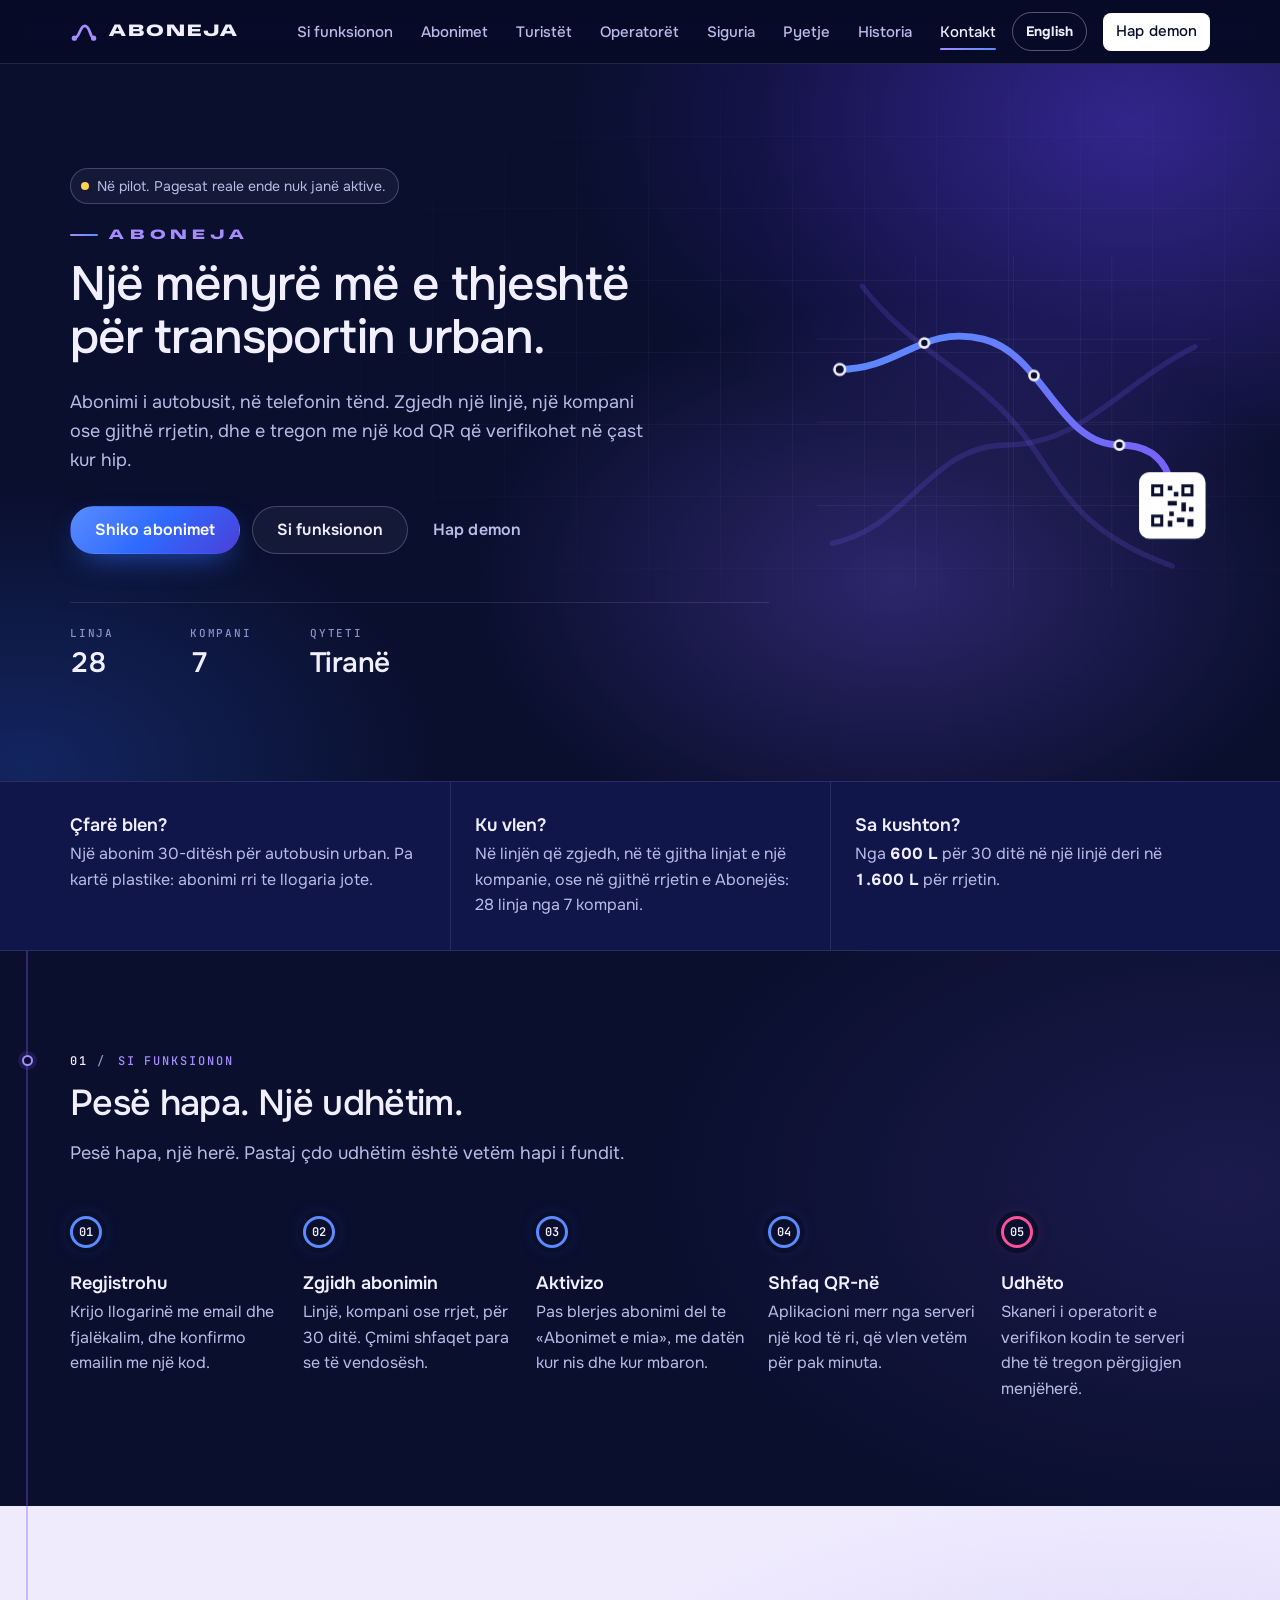
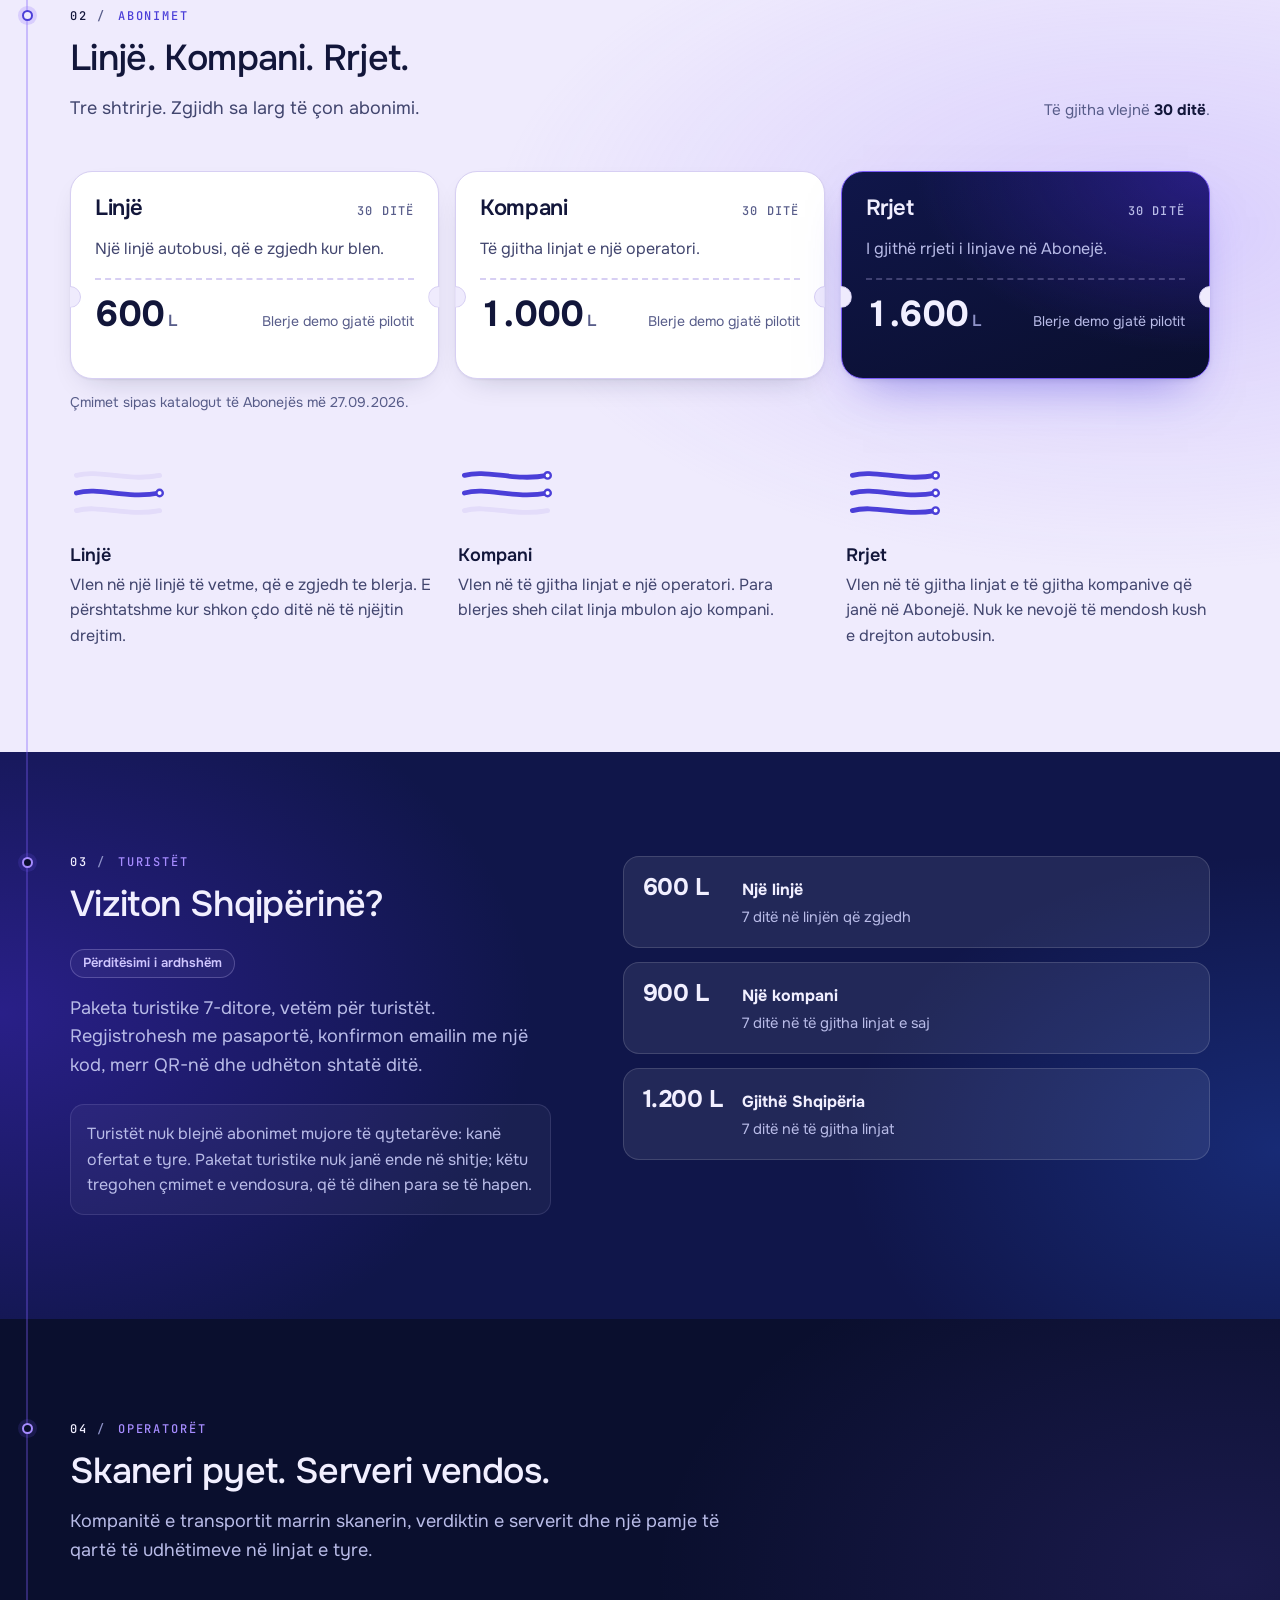
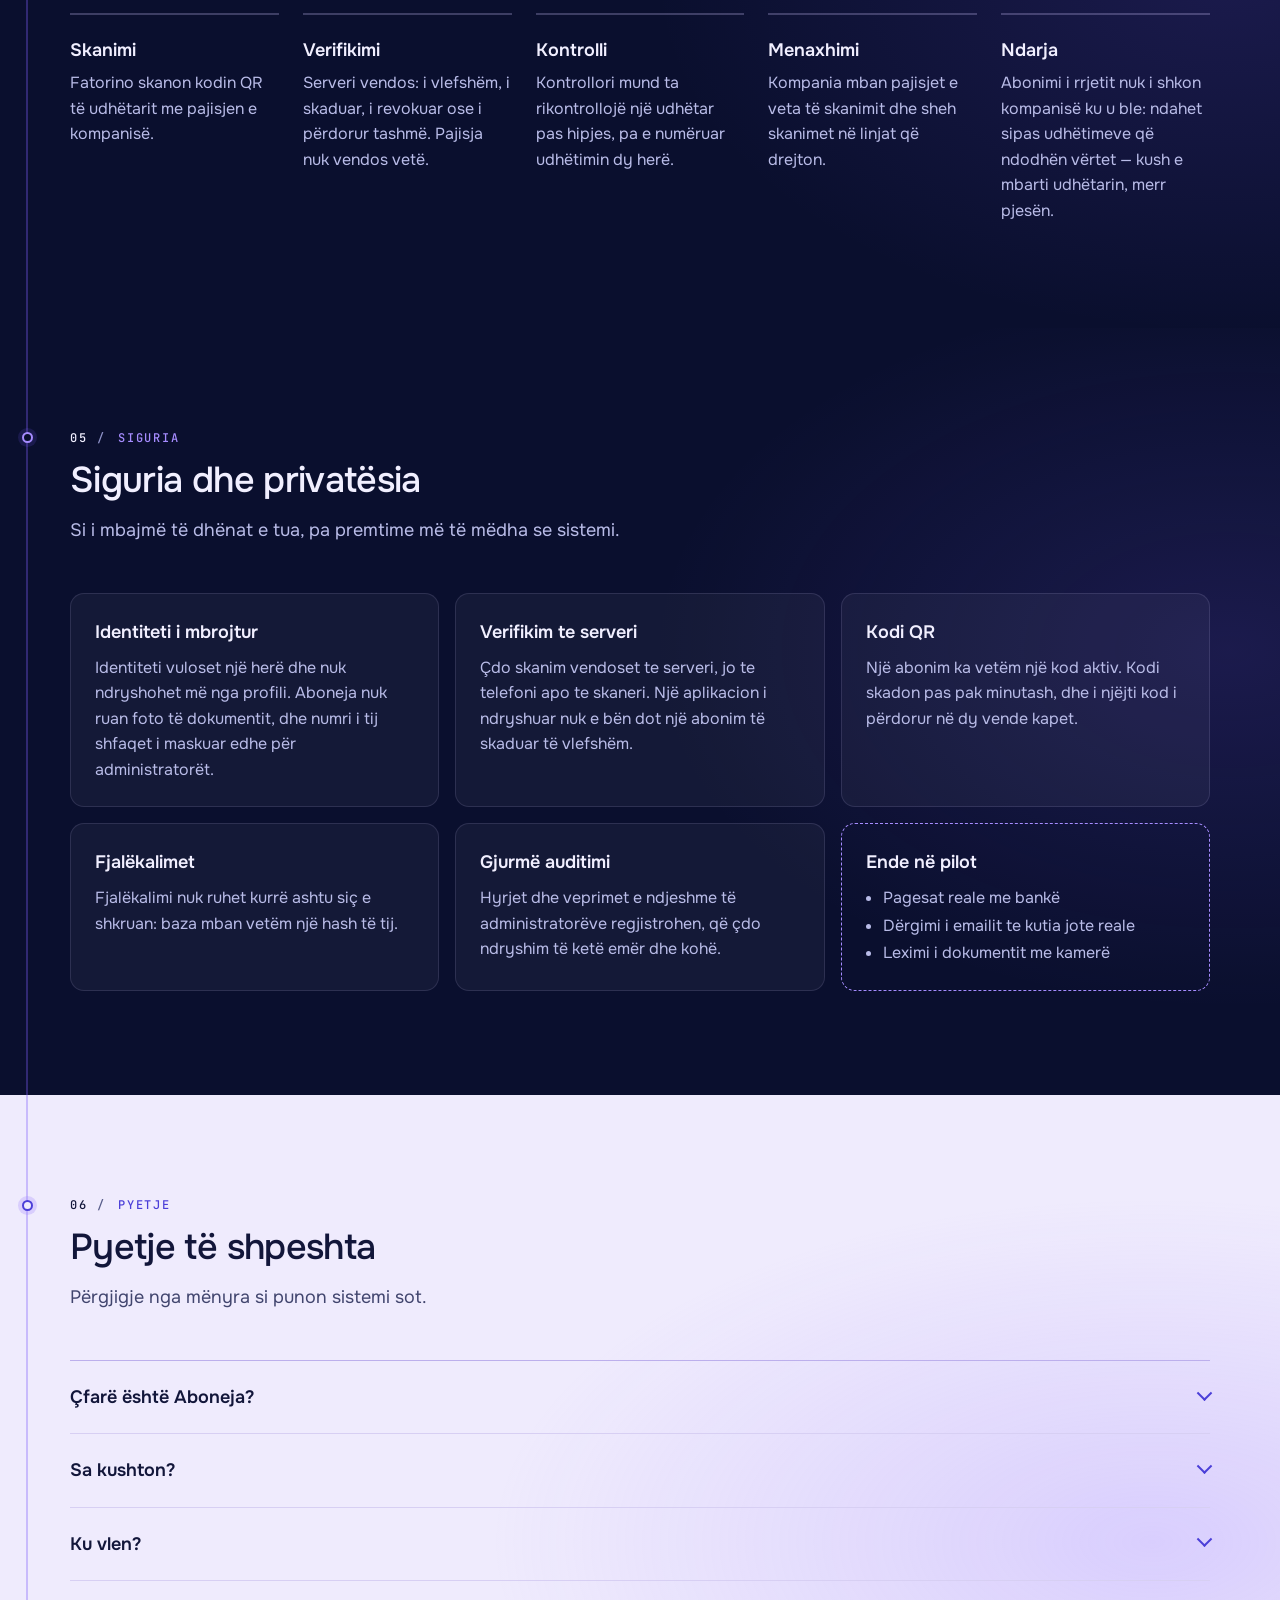
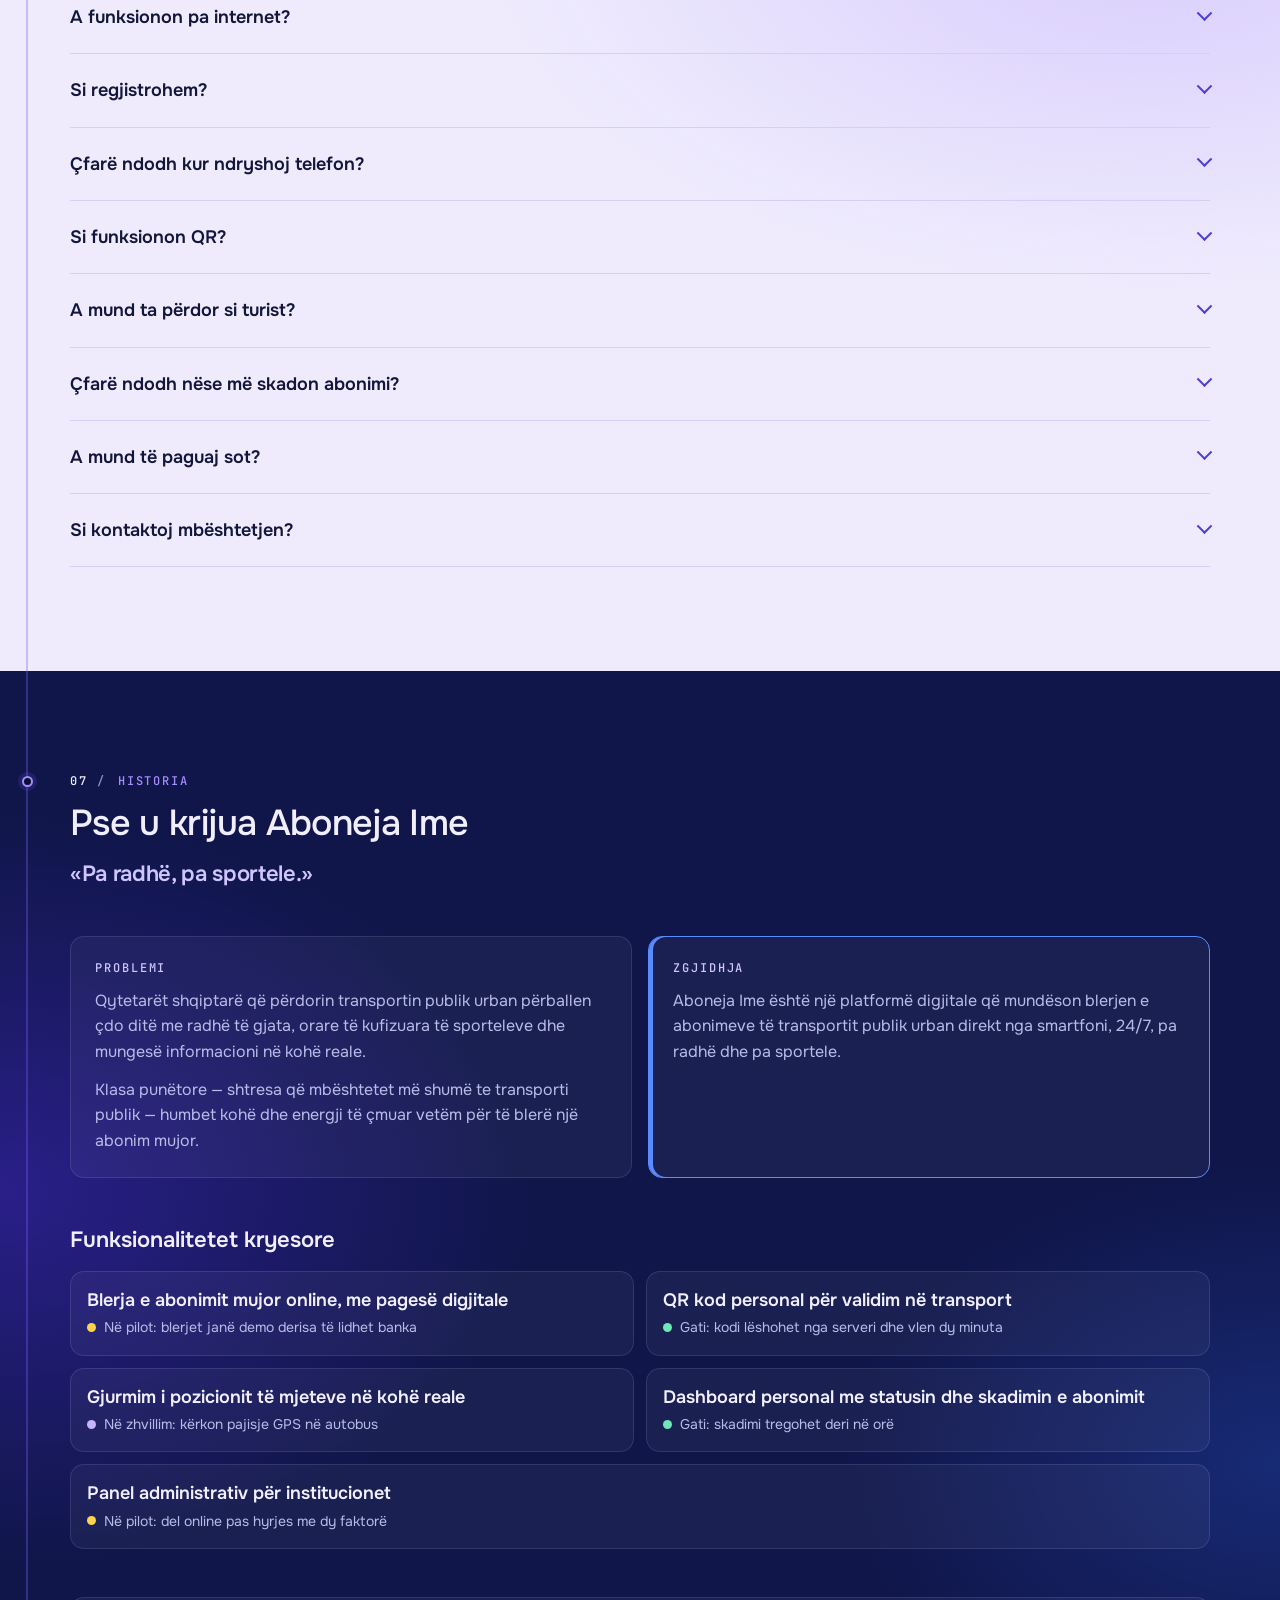
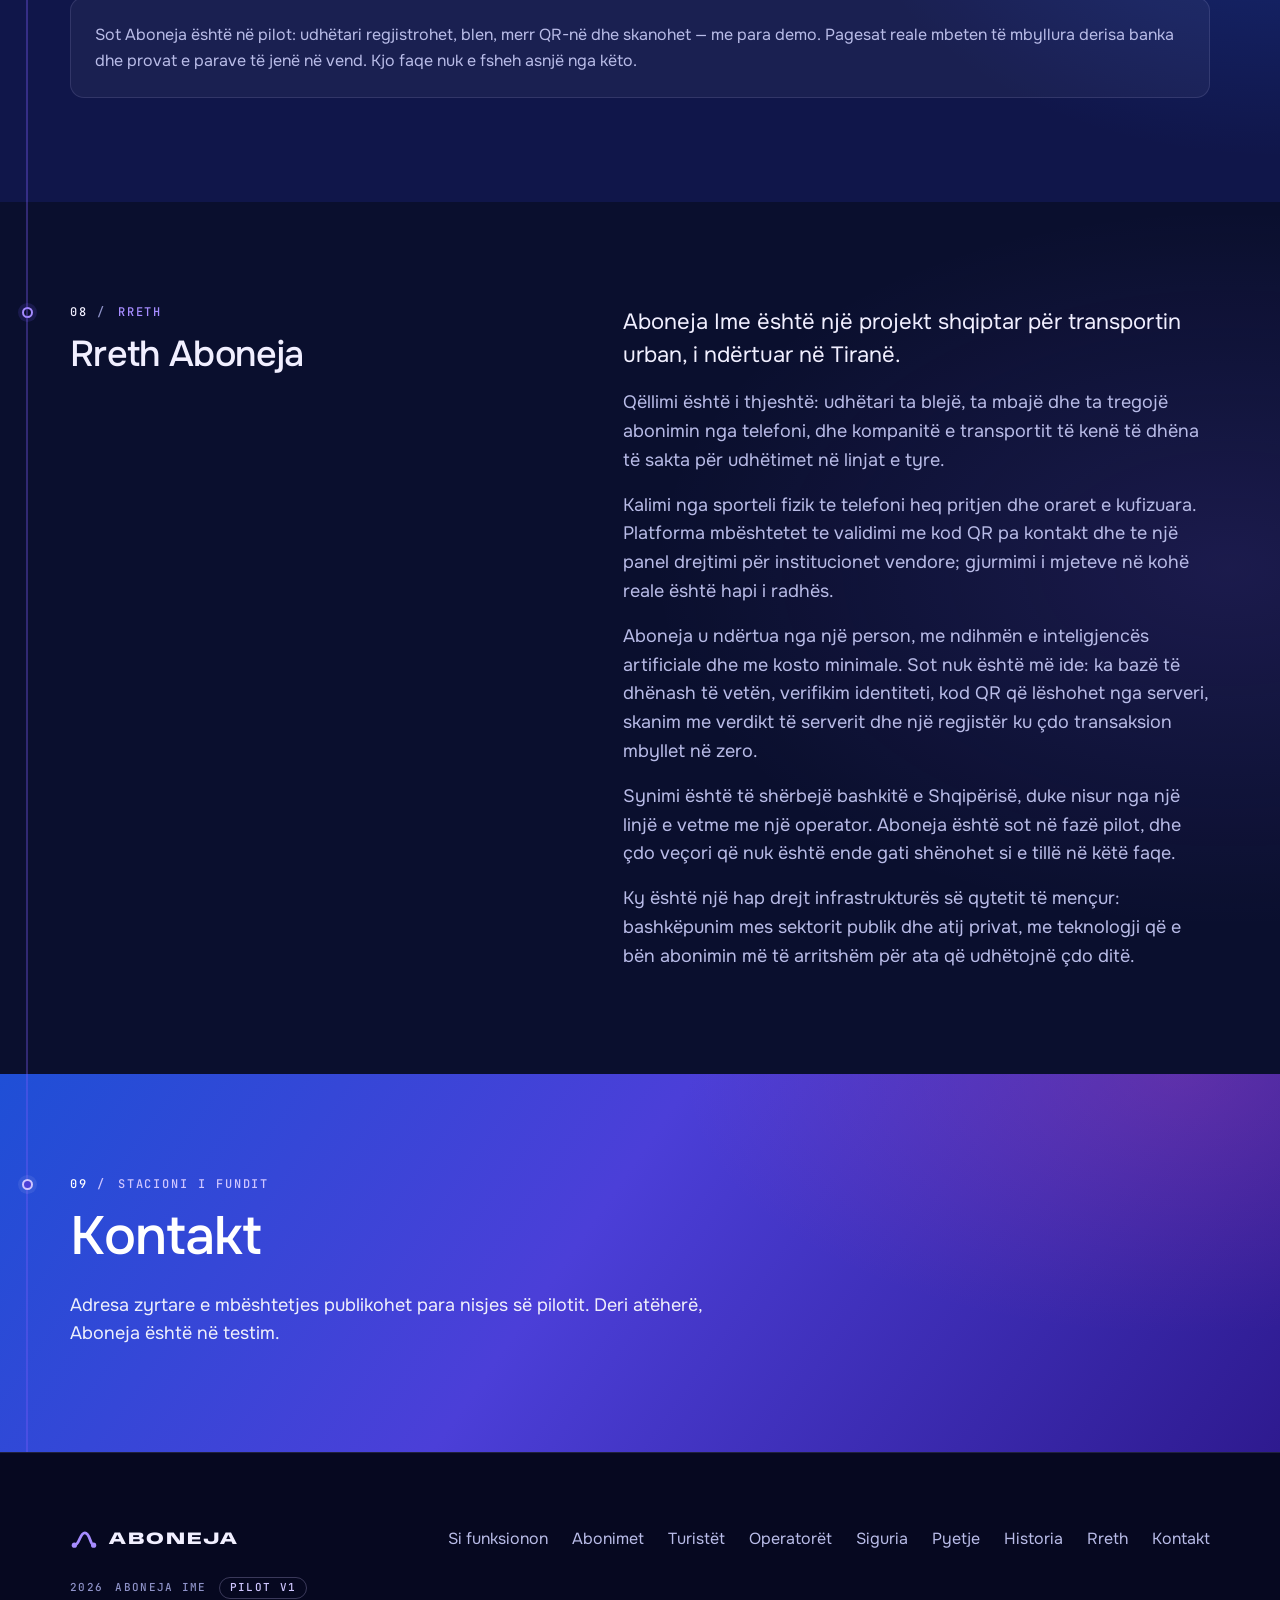
==== commit f6c68b41: "faqja nga aboneja-web-working@83043c5 27 shtator 2026, me «po»-në e Irdit: hyrja «Rrjeti ndizet» 13," ====
--- a/index.html
+++ b/index.html
@@ -12,9 +12,9 @@
 <!-- Fontet e markës merren që në fillim: «ABONEJA» e hyrjes del te 1,0 s dhe s'duhet të ndërrojë shkronjë para syve. -->
 <link rel="preload" href="fonts/anybody.woff2" as="font" type="font/woff2" crossorigin>
 <link rel="preload" href="fonts/onest.woff2" as="font" type="font/woff2" crossorigin>
-<link rel="stylesheet" href="css/site.css?v=5ffebb03">
-<script src="js/hyrja.js?v=3403d310"></script>
-<script type="module" src="js/site.js?v=d1153c04"></script>
+<link rel="stylesheet" href="css/site.css?v=16668256">
+<script src="js/hyrja.js?v=359b0061"></script>
+<script type="module" src="js/site.js?v=56e7819b"></script>
 </head>
 <body>
 <!-- ═══ HYRJA «Rrjeti ndizet» — 6,7 s, hapja e parë e sesionit. Dekor, jo informacion.
@@ -61,6 +61,7 @@
           <rect x="22" y="48" width="6" height="8"/><rect x="34" y="44" width="10" height="6"/><rect x="48" y="46" width="8" height="10"/>
         </g>
       </svg>
+      <p class="hyrja__verdikti"><span>E vlefshme</span></p>
     </div>
     <div class="hyrja__marka">
       <p class="hyrja__fjala" data-fjala="Aboneja"><span class="hyrja__germat"><span>A</span><span>b</span><span>o</span><span>n</span><span>e</span><span>j</span><span>a</span></span></p>
--- a/css/site.css
+++ b/css/site.css
@@ -13,9 +13,11 @@
 
    Shkronjat — tri role, asnjë i katërt:
      Anybody, e zgjeruar, KAPITALE   VETËM marka ABONEJA (kreu, hyrja, fundi): shkronja e gjetur
-     Onest                           titujt (650, fjali normale, gërmat afër) dhe teksti — një familje, harmoni
+     Onest                           titujt (520, fjali normale) dhe teksti — një familje, harmoni
      JetBrains Mono                  stacionet (01 / …), numrat e vegjël
    26 shtator: titujt me kapitale të zgjeruara «të vrisnin sytë» — u kthyen në fjali normale.
+   27 shtator: 650 në 70 px zinte 24 % të ekranit dhe «ë»-të rëndonin — 520, një shkallë më poshtë
+   (hero 56, kapitujt 42 në desktop); nëntitujt 600. Krahasuar me Overpass, Barlow, Anybody të ngushtë.
 
    Lëvizja: një moment i orkestruar (hyrja), pastaj vetëm lëvizje që thotë diçka —
    linja që mbushet kur zbret faqen, butoni që i përgjigjet dorës.
@@ -138,16 +140,23 @@
   --d-mes: .42s;
   --d-ngadale: .9s;
 
-  /* ── Kohët e hyrjes — burimi i vetëm (Irdi, 26 shtator: 6,7 s, momenti te 1,37 s) ──
+  /* ── Kohët e hyrjes — burimi i vetëm ────────────────────────────────────────
+     26 shtator: 6,7 s, momenti te 1,37 s. 27 shtator (Irdi): hyrja zgjatet në 13,8 s — demoja mbetet 6,7.
+     Hapja deri te momenti s'preket; historia merr frymë dhe mbyllet me verdiktin e serverit.
      Çdo vonesë e hyrjes nis nga njëra prej këtyre rrahjeve. */
-  --h-totali: 6.7s;        /* nga vizatimi i parë te faqja */
+  --h-totali: 13.8s;       /* nga vizatimi i parë te faqja */
   --h-thellesia: .4s;      /* linjat e largëta dalin */
   --h-marka: .92s;         /* shkronjat nisin të mblidhen */
   --h-momenti: 1.37s;      /* «ABONEJA» kyçet dhe skanohet */
-  --h-identiteti: 2s;      /* shenja, motoja, linjë · kompani · rrjet */
-  --h-kulmi: 4.5s;         /* mjetet drejt QR-së, drita në maksimum */
-  --h-kalimi: 5.8s;        /* skena zbehet */
-  --h-perdja: 6s;          /* perdja ngrihet me gjithë skenën dhe mbaron te --h-totali */
+  --h-identiteti: 2s;      /* marka ngjitet si kamerë; motoja */
+  --h-linja: 3s;           /* «Një linjë» */
+  --h-kompania: 4.6s;      /* «Një kompani» */
+  --h-rrjeti: 6.2s;        /* «Gjithë rrjeti» — edhe linjat e largëta ndizen */
+  --h-qr: 7.6s;            /* QR-ja del me sustë te nyja */
+  --h-kulmi: 9s;           /* mjetet drejt QR-së, drita në maksimum */
+  --h-verdikti: 11s;       /* serveri vendos: «E vlefshme», QR-ja ndizet, pulsi */
+  --h-kalimi: 12.6s;       /* skena tërhiqet */
+  --h-perdja: 13.1s;       /* perdja ngrihet me gjithë skenën dhe mbaron te --h-totali */
 }
 
 /* Susta e vërtetë (tejkalim ~6 %, qetësim i butë) aty ku shfletuesi njeh linear(); ndryshe mbetet kurba më sipër. */
@@ -304,8 +313,8 @@
 }
 .hero__brand::before { content: ""; width: 28px; height: 2px; border-radius: 2px; background: linear-gradient(90deg, var(--violet-bright), var(--electric-bright)); }
 .hero__title {
-  font: 650 clamp(38px, 10vw, 46px)/1.04 var(--font-titujt);
-  letter-spacing: -.035em; text-wrap: balance;
+  font: 520 clamp(32px, 8.7vw, 36px)/1.1 var(--font-titujt);
+  letter-spacing: -.02em; text-wrap: balance;
 }
 .hero__lead { margin-top: var(--s-5); font-size: var(--t-lg); line-height: 1.6; color: var(--on-night-2); max-width: 48ch; }
 .hero__actions { margin-top: var(--s-6); display: flex; flex-wrap: wrap; gap: var(--s-3); }
@@ -313,7 +322,7 @@
 .hero__facts { margin: var(--s-7) 0 0; padding-top: var(--s-5); border-top: 1px solid var(--night-line); display: flex; flex-wrap: wrap; gap: var(--s-5) var(--s-7); }
 .hero__facts div { min-width: 72px; }
 .hero__facts dt { font: 500 11px/1.2 var(--font-mono); letter-spacing: .16em; text-transform: uppercase; color: var(--on-night-3); }
-.hero__facts dd { margin: var(--s-2) 0 0; font: 650 var(--t-2xl)/1 var(--font-titujt); letter-spacing: -.02em; font-variant-numeric: tabular-nums; }
+.hero__facts dd { margin: var(--s-2) 0 0; font: 560 var(--t-2xl)/1 var(--font-titujt); letter-spacing: -.02em; font-variant-numeric: tabular-nums; }
 
 .hero__map { margin: 0; justify-self: center; width: 100%; max-width: 480px; }
 .route-map { width: 100%; height: auto; overflow: visible; }
@@ -355,9 +364,12 @@
      0,40  linjat e largëta — thellësia
      0,92  ABONEJA ngrihet nga vija e maskës, e gjerë (boshti wdth), dhe shtrydhet
      1,37  MOMENTI: marka kyçet në gjerësinë e vet, drita e saj ndizet, sinjali përhapet
-     2,00  marka i lë vend rrjetit; motoja; linjë → kompani → rrjet; QR-ja del me sustë
-     4,50  mjetet te QR-ja; QR-ja verifikon (pulsi rozë)
-     5,80  linjat tërhiqen te nyja, teksti zhytet; 6,00 perdja ngrihet me gjithë skenën; 6,70 fund
+     2,00  marka i lë vend rrjetit; motoja
+     3,00  «Një linjë» · 4,60 «Një kompani» · 6,20 «Gjithë rrjeti» — rrjeti i largët ndizet
+     7,60  QR-ja del me sustë, modul pas moduli
+     9,00  mjetet udhëtojnë te QR-ja; drita në kulm
+     11,00 VERDIKTI: «E vlefshme» — QR-ja ndizet, pulsi rozë (Skaneri pyet. Serveri vendos.)
+     12,60 linjat tërhiqen te nyja, teksti zhytet; 13,10 perdja ngrihet me gjithë skenën; 13,80 fund
    Çdo klik, tast, rrotullim ose prekje e kalon. Mbaron vetë edhe pa JS. */
 .hyrja { display: none; }
 .me-hyrje { --vonesa: calc(var(--h-perdja) + .1s); }
@@ -402,24 +414,24 @@
 .hyrja__larg {
   stroke: var(--violet); stroke-width: 1.25; stroke-opacity: .36;
   stroke-dasharray: 1 2; stroke-dashoffset: 1;
-  animation: vizato 1.4s var(--ease) var(--h-thellesia) forwards, rrjeti-ndiz .8s var(--ease) calc(var(--h-identiteti) + 1.55s) forwards, terhiqu .5s var(--ease-in) var(--h-kalimi) forwards;
-}
-.hyrja__larg:nth-child(3) { animation-delay: calc(var(--h-thellesia) + .12s), calc(var(--h-identiteti) + 1.6s), calc(var(--h-kalimi) + .04s); }
-.hyrja__larg:nth-child(4) { animation-delay: calc(var(--h-thellesia) + .24s), calc(var(--h-identiteti) + 1.65s), calc(var(--h-kalimi) + .08s); }
-.hyrja__larg:nth-child(5) { animation-delay: calc(var(--h-thellesia) + .36s), calc(var(--h-identiteti) + 1.7s), calc(var(--h-kalimi) + .12s); }
+  animation: vizato 1.4s var(--ease) var(--h-thellesia) forwards, rrjeti-ndiz 1.1s var(--ease) var(--h-rrjeti) forwards, terhiqu .5s var(--ease-in) var(--h-kalimi) forwards;
+}
+.hyrja__larg:nth-child(3) { animation-delay: calc(var(--h-thellesia) + .12s), calc(var(--h-rrjeti) + .06s), calc(var(--h-kalimi) + .04s); }
+.hyrja__larg:nth-child(4) { animation-delay: calc(var(--h-thellesia) + .24s), calc(var(--h-rrjeti) + .12s), calc(var(--h-kalimi) + .08s); }
+.hyrja__larg:nth-child(5) { animation-delay: calc(var(--h-thellesia) + .36s), calc(var(--h-rrjeti) + .18s), calc(var(--h-kalimi) + .12s); }
 /* «1 2», jo «1»: me një model 1/1, në fund të vijës mbetej një copë zero-gjatësi që koka e rrumbullakët
    e vizatonte si pikë — në telefon, para se JS-i të shkallëzonte gjeometrinë, ajo dilte si vezë blu. */
 .hyrja__shtrirja { stroke: url(#hyrja-rryma); stroke-width: 2.5; stroke-dasharray: 1 2; stroke-dashoffset: 1; }
 /* Kulmi: linjat trashen pak kur mjetet i përshkojnë — rryma, jo dekor. */
 .hyrja__shtrirja { --kulmi: shtrirja-kulmi .8s var(--ease) var(--h-kulmi) forwards; --terhiqu: terhiqu .35s var(--ease-in) var(--h-kalimi) forwards; }
-.hyrja__shtrirja--linje { animation: vizato .8s var(--ease-io) calc(var(--h-identiteti) + .35s) forwards, var(--kulmi), var(--terhiqu); }
-.hyrja__shtrirja--kompani { animation: vizato .8s var(--ease-io) calc(var(--h-identiteti) + .95s) forwards, var(--kulmi), var(--terhiqu); }
-.hyrja__shtrirja--rrjet { animation: vizato .8s var(--ease-io) calc(var(--h-identiteti) + 1.55s) forwards, var(--kulmi), var(--terhiqu); }
+.hyrja__shtrirja--linje { animation: vizato 1.1s var(--ease-io) var(--h-linja) forwards, var(--kulmi), var(--terhiqu); }
+.hyrja__shtrirja--kompani { animation: vizato 1.1s var(--ease-io) var(--h-kompania) forwards, var(--kulmi), var(--terhiqu); }
+.hyrja__shtrirja--rrjet { animation: vizato 1.1s var(--ease-io) var(--h-rrjeti) forwards, var(--kulmi), var(--terhiqu); }
 /* Mjetet: një copë drite që ecën mbi linjë (dash-i lëviz, rruga mbetet). */
 .hyrja__mjeti { stroke: var(--white); stroke-width: 5; stroke-dasharray: .045 2; stroke-dashoffset: .045; opacity: 0; filter: drop-shadow(0 0 5px var(--glow-electric)) drop-shadow(0 0 12px var(--glow-violet)); }
-.hyrja__mjeti--1 { animation: mjeti-ec .9s var(--ease-io) var(--h-kulmi) forwards; }
-.hyrja__mjeti--2 { animation: mjeti-ec .9s var(--ease-io) calc(var(--h-kulmi) + .14s) forwards; }
-.hyrja__mjeti--3 { animation: mjeti-ec .9s var(--ease-io) calc(var(--h-kulmi) + .28s) forwards; }
+.hyrja__mjeti--1 { animation: mjeti-ec 1.4s var(--ease-io) var(--h-kulmi) forwards; }
+.hyrja__mjeti--2 { animation: mjeti-ec 1.4s var(--ease-io) calc(var(--h-kulmi) + .35s) forwards; }
+.hyrja__mjeti--3 { animation: mjeti-ec 1.4s var(--ease-io) calc(var(--h-kulmi) + .7s) forwards; }
 
 /* Vija e maskës: prindi pret, fëmija ngrihet nga poshtë saj — dhe zhytet sërish në fund. */
 .hyrja__etiketa, .hyrja__motoja { overflow: hidden; }
@@ -428,9 +440,12 @@
   position: absolute; left: 5%; padding-bottom: 2px; font: 500 11px/1.1 var(--font-mono); letter-spacing: .18em; text-transform: uppercase;
   color: var(--lavender);
 }
-.hyrja__etiketa--rrjet { top: calc(50% - 27px); --hyr: calc(var(--h-identiteti) + 1.6s); }
-.hyrja__etiketa--linje { top: calc(62% - 25px); --hyr: calc(var(--h-identiteti) + .4s); }
-.hyrja__etiketa--kompani { top: calc(74% - 25px); --hyr: calc(var(--h-identiteti) + 1s); }
+/* Maska ka vend sipër: pikat e «Ë»-së së madhe dalin mbi rreshtin 1,1 dhe në desktop priteshin
+   («GJITHE RRJETI»). Vendi shtohet brenda dhe hiqet jashtë — etiketa s'lëviz. */
+.hyrja__etiketa, .hyrja__verdikti { padding-top: .45em; margin-top: -.45em; }
+.hyrja__etiketa--rrjet { top: calc(50% - 27px); --hyr: calc(var(--h-rrjeti) + .05s); }
+.hyrja__etiketa--linje { top: calc(62% - 25px); --hyr: calc(var(--h-linja) + .05s); }
+.hyrja__etiketa--kompani { top: calc(74% - 25px); --hyr: calc(var(--h-kompania) + .05s); }
 .hyrja__etiketa > span { animation: maska-ngrihu .5s var(--ease-kyc) var(--hyr) forwards, maska-zhyt .24s var(--ease-in) var(--h-kalimi) forwards; }
 
 /* Nyja: QR-ja ku mbërrijnë të tria shtrirjet. Del me sustë nga zero, modul pas moduli. */
@@ -438,14 +453,14 @@
   position: absolute; left: 84%; top: 62%; width: clamp(58px, 6.6vw, 100px); aspect-ratio: 1; transform: translate(-50%, -50%);
   animation: nyja-ik .28s var(--ease-in) calc(var(--h-kalimi) + .06s) forwards;
 }
-.hyrja__qr { width: 100%; height: 100%; overflow: visible; animation: qr-drite .6s var(--ease) calc(var(--h-kulmi) + .95s) forwards; }
+.hyrja__qr { width: 100%; height: 100%; overflow: visible; animation: qr-drite .6s var(--ease) var(--h-verdikti) forwards; }
 .hyrja__qr-kendet {
   fill: none; stroke: var(--lavender); stroke-width: 3.5; stroke-linecap: round; stroke-linejoin: round;
   stroke-dasharray: 1 2; stroke-dashoffset: 1;
-  animation: vizato .7s var(--ease-io) calc(var(--h-identiteti) + 1.1s) forwards, qr-verifiko .5s var(--ease) calc(var(--h-kulmi) + .95s) forwards;
-}
-.hyrja__qr-sfondi { fill: var(--white); transform-box: fill-box; transform-origin: center; transform: scale(0); animation: pop .55s var(--ease-suste) calc(var(--h-identiteti) + 1.5s) forwards; }
-.hyrja__qr-kodi rect { fill: var(--midnight); transform-box: fill-box; transform-origin: center; transform: scale(0); animation: pop .4s var(--ease-suste) calc(var(--h-identiteti) + 1.7s + var(--m, 0) * .02s) forwards; }
+  animation: vizato .7s var(--ease-io) var(--h-qr) forwards, qr-verifiko .5s var(--ease) var(--h-verdikti) forwards;
+}
+.hyrja__qr-sfondi { fill: var(--white); transform-box: fill-box; transform-origin: center; transform: scale(0); animation: pop .55s var(--ease-suste) calc(var(--h-qr) + .4s) forwards; }
+.hyrja__qr-kodi rect { fill: var(--midnight); transform-box: fill-box; transform-origin: center; transform: scale(0); animation: pop .4s var(--ease-suste) calc(var(--h-qr) + .6s + var(--m, 0) * .02s) forwards; }
 .hyrja__qr-kodi .hyrja__qr-vrima { fill: var(--white); }
 /* Katrorët e gjetjes dalin me vrimat e tyre (1+4, 2+5, 3+6), pastaj modulet e të dhënave. */
 .hyrja__qr-kodi rect:nth-child(2), .hyrja__qr-kodi rect:nth-child(5) { --m: 1; }
@@ -461,8 +476,15 @@
 .hyrja__qr-kodi rect:nth-child(15) { --m: 11; }
 .hyrja__nyja-puls {
   position: absolute; inset: -10%; border-radius: 24%; border: 2px solid var(--pink); opacity: 0;
-  animation: puls-nyja 1.1s ease-out calc(var(--h-kulmi) + .95s) forwards;
-}
+  animation: puls-nyja 1.1s ease-out var(--h-verdikti) forwards;
+}
+/* Verdikti: serveri vendos. Fjala del nën QR-në nga vija e maskës, si etiketat, dhe ikën bashkë me nyjën. */
+.hyrja__verdikti {
+  position: absolute; left: 50%; top: calc(100% + 26px); transform: translateX(-50%); overflow: hidden; white-space: nowrap;
+  padding-bottom: 2px; font: 500 11px/1.1 var(--font-mono); letter-spacing: .18em; text-transform: uppercase; color: var(--electric-bright);
+}
+.hyrja__verdikti > span { display: inline-block; transform: translateY(115%); animation: maska-ngrihu .5s var(--ease-kyc) calc(var(--h-verdikti) + .12s) forwards; }
+.hyrja__verdikti > span::before { content: "✓ "; content: "✓ " / ""; }
 
 /* Marka: pas kyçjes i lë vend rrjetit — ngjitet dhe zvogëlohet si kamerë, nuk rri e ngrirë. */
 .hyrja__marka {
@@ -581,7 +603,7 @@
 .quick__grid { display: grid; gap: 0; }
 .quick__item { padding: var(--s-5) 0; border-top: 1px solid var(--night-line); }
 .quick__item:first-child { border-top: 0; }
-.quick__q { font: 650 var(--t-lg)/1.3 var(--font-text); color: var(--on-night); margin-bottom: var(--s-1); }
+.quick__q { font: 600 var(--t-lg)/1.3 var(--font-text); color: var(--on-night); margin-bottom: var(--s-1); }
 .quick__item p { color: var(--on-night-2); }
 .quick__item b { color: var(--on-night); font-variant-numeric: tabular-nums; }
 
@@ -609,8 +631,8 @@
 .kapitulli__nr { color: var(--on-night); font-variant-numeric: tabular-nums; }
 .kapitulli__nr::after { content: " /"; content: " /" / ""; color: var(--on-night-3); }
 .kapitulli__titulli {
-  display: block; font: 650 clamp(32px, 8.4vw, 40px)/1.06 var(--font-titujt);
-  letter-spacing: -.03em; text-wrap: balance; color: var(--on-night);
+  display: block; font: 520 clamp(27px, 7.4vw, 30px)/1.12 var(--font-titujt);
+  letter-spacing: -.018em; text-wrap: balance; color: var(--on-night);
 }
 .section--lejla .kapitulli__stacioni { color: var(--indigo); }
 .section--lejla .kapitulli__stacioni::before { background: var(--lejla); box-shadow: 0 0 0 4px var(--halo-lejla); }
@@ -634,7 +656,7 @@
 }
 .journey__node::after { content: counter(stacioni, decimal-leading-zero); }
 .journey__stop--end .journey__node { border-color: var(--pink); box-shadow: 0 0 0 5px var(--midnight), 0 0 20px var(--halo-pink); }
-.journey__stop h3 { font-size: var(--t-lg); font-weight: 650; line-height: 32px; }
+.journey__stop h3 { font-size: var(--t-lg); font-weight: 600; line-height: 32px; }
 .journey__stop p { color: var(--on-night-2); margin-top: var(--s-1); max-width: 40ch; }
 
 /* ── Abonimet si bileta (kapitull në lejla) ────────────────────────────── */
@@ -651,7 +673,7 @@
 .pass::before { left: -12px; clip-path: inset(0 0 0 50%); }
 .pass::after { right: -12px; clip-path: inset(0 50% 0 0); }
 .pass__top { display: flex; align-items: baseline; justify-content: space-between; gap: var(--s-3); }
-.pass__name { font: 650 var(--t-xl)/1.1 var(--font-titujt); letter-spacing: -.02em; }
+.pass__name { font: 600 var(--t-xl)/1.1 var(--font-titujt); letter-spacing: -.02em; }
 .pass__days { color: var(--ink-3); font: 500 var(--t-xs)/1 var(--font-mono); letter-spacing: .1em; text-transform: uppercase; white-space: nowrap; }
 .pass__summary { color: var(--ink-2); }
 .pass__foot { display: flex; align-items: baseline; justify-content: space-between; gap: var(--s-3); padding-top: var(--s-4); border-top: 2px dashed var(--line); min-height: 76px; }
@@ -678,7 +700,7 @@
 .scopes { margin-top: var(--s-7); display: grid; gap: var(--s-5); }
 .scope { display: grid; grid-template-columns: 96px 1fr; gap: var(--s-4); align-items: start; align-content: start; }
 .scope__map { width: 96px; height: auto; }
-.scope h3 { font-size: var(--t-lg); font-weight: 650; }
+.scope h3 { font-size: var(--t-lg); font-weight: 600; }
 .scope p { color: var(--ink-2); margin-top: 2px; }
 .mini { fill: none; stroke-linecap: round; stroke-width: 6; }
 .mini--off { stroke: var(--lejla-2); }
@@ -712,14 +734,14 @@
 .roles { margin: 0; display: grid; gap: 0; border-top: 1px solid var(--night-line-2); }
 .role { padding: var(--s-5) 0; border-bottom: 1px solid var(--night-line); transition: border-color .25s var(--ease); }
 .role:hover { border-bottom-color: var(--violet-bright); }
-.role dt { font: 650 var(--t-lg)/1.3 var(--font-text); }
+.role dt { font: 600 var(--t-lg)/1.3 var(--font-text); }
 .role dd { margin: var(--s-2) 0 0; color: var(--on-night-2); }
 
 /* ── Siguria ───────────────────────────────────────────────────────────── */
 .security { display: grid; gap: var(--s-4); }
 .security__item { padding: var(--s-5); border-radius: var(--r-md); background: var(--night-glass); border: 1px solid var(--night-line); transition: border-color .25s var(--ease), background-color .25s var(--ease); }
 .security__item:hover { border-color: var(--night-line-2); background: var(--glass-strong); }
-.security__item h3 { font-size: var(--t-lg); font-weight: 650; }
+.security__item h3 { font-size: var(--t-lg); font-weight: 600; }
 .security__item p { color: var(--on-night-2); margin-top: var(--s-2); }
 .security__item--honest { background: transparent; border: 1px dashed var(--violet-bright); }
 .security__item--honest ul { margin: var(--s-2) 0 0; padding-left: 1.1em; color: var(--on-night-2); }
@@ -759,7 +781,7 @@
 .contact .kapitulli__stacioni::before { background: var(--indigo); box-shadow: 0 0 0 4px var(--glass-strong); }
 .contact .kapitulli__nr { color: var(--white); }
 .contact .kapitulli__nr::after { color: var(--lavender); }
-.contact .kapitulli__titulli { color: var(--white); font-size: clamp(44px, 12vw, 60px); }
+.contact .kapitulli__titulli { color: var(--white); font-size: clamp(36px, 10vw, 44px); }
 .contact__text { font-size: var(--t-lg); max-width: 56ch; color: var(--white); opacity: .92; }
 .contact__text a { color: var(--white); }
 
@@ -780,7 +802,7 @@
 .story__card p { margin: 0; color: var(--on-night-2); }
 .story__card p + p { margin-top: var(--s-3); }
 .story__label { margin: 0 0 var(--s-3); font: 500 var(--t-xs)/1.2 var(--font-mono); letter-spacing: .16em; text-transform: uppercase; color: var(--lavender); }
-.story__subtitle { margin: var(--s-7) 0 var(--s-4); font: 650 var(--t-xl)/1.3 var(--font-text); color: var(--on-night); }
+.story__subtitle { margin: var(--s-7) 0 var(--s-4); font: 600 var(--t-xl)/1.3 var(--font-text); color: var(--on-night); }
 .features { list-style: none; margin: 0; padding: 0; display: grid; gap: var(--s-3); }
 .feature { display: grid; gap: var(--s-1); padding: var(--s-4); border-radius: var(--r-md); background: var(--night-glass); border: 1px solid var(--night-line); transition: border-color .25s var(--ease); }
 .feature:hover { border-color: var(--night-line-2); }
@@ -796,11 +818,42 @@
 .lang-toggle:hover { border-color: currentColor; }
 .lang-toggle:focus-visible { outline: 2px solid currentColor; outline-offset: 2px; }
 
+/* ══ Telefoni < 700 — 27 shtator 2026 ═════════════════════════════════════
+   Irdi: «në telefon ishte goxha e ngjeshur dhe e mbledhur». Tri shkaqe: kuti brenda kutive (teksti
+   mbetej ~285 px), tekst leximi 18–22 px për një kolonë 350 px, dhe «Hap demon» pa formë butoni nën
+   rreshtin e butonave. Kutitë bëhen rreshta me vija — si Operatorët, pjesa më e qetë e faqes —, teksti
+   zbret një shkallë, butonat rreshtohen. Laptopi (≥ 700) s'e lexon fare këtë bllok. */
+@media (max-width: 699.98px) {
+  .hero__lead { font-size: 17px; line-height: 1.6; }
+  /* Kryesori i plotë; «Si funksionon» dhe «Hap demon» krah për krah, me të njëjtën formë. */
+  .hero__actions { display: grid; grid-template-columns: 1fr 1fr; gap: var(--s-3); }
+  .hero__actions .btn { width: 100%; padding: 0 var(--s-3); }
+  .hero__actions .btn--primary { grid-column: 1 / -1; }
+  .hero__actions .btn--quiet-light { border-color: var(--night-line-2); color: var(--on-night); background: var(--night-glass); }
+  .hero__map { max-width: 340px; }
+
+  .section__lead, .contact__text, .prose p { font-size: 17px; }
+  .prose p:first-child { font-size: 19px; }
+
+  /* Rreshta, jo kuti: teksti merr gjithë gjerësinë. Kutia e vetme që mbetet është «Ende në pilot». */
+  .security, .features { gap: 0; border-top: 1px solid var(--night-line-2); }
+  .security__item, .feature { padding: var(--s-5) 0; border: 0; border-bottom: 1px solid var(--night-line); border-radius: 0; background: none; }
+  .security__item:hover, .feature:hover { background: none; }
+  .security__item--honest { margin-top: var(--s-5); padding: var(--s-5) var(--s-4); border: 1px dashed var(--violet-bright); border-radius: var(--r-md); }
+  .story__card, .story__now { padding: var(--s-5) var(--s-4); }
+  .note-light { padding: var(--s-4); }
+  .tourist-plans li { padding: 1rem; }
+
+  /* Ikonat e shtrirjeve 96 → 64 px: teksti fiton një të tretën e kolonës. */
+  .scope { grid-template-columns: 64px 1fr; gap: var(--s-4); }
+  .scope__map { width: 64px; }
+}
+
 /* ══ Tablet ≥ 700 ═════════════════════════════════════════════════════════ */
 @media (min-width: 700px) {
   :root { --gutter: 32px; }
-  .hero__title { font-size: clamp(48px, 7vw, 60px); }
-  .kapitulli__titulli { font-size: clamp(40px, 5.6vw, 48px); }
+  .hero__title { font-size: clamp(40px, 5.6vw, 48px); }
+  .kapitulli__titulli { font-size: clamp(32px, 4.4vw, 36px); }
   .quick__grid { grid-template-columns: repeat(3, 1fr); }
   .quick__item { padding: var(--s-6) var(--s-5) var(--s-6) 0; border-top: 0; border-left: 1px solid var(--night-line); padding-left: var(--s-5); }
   .quick__item:first-child { border-left: 0; padding-left: 0; }
@@ -813,7 +866,7 @@
   .features { grid-template-columns: 1fr 1fr; }
   .features .feature:last-child:nth-child(odd) { grid-column: 1 / -1; }
   .roles .role:last-child:nth-child(odd) { grid-column: 1 / -1; }
-  .hyrja__etiketa { font-size: 12px; }
+  .hyrja__etiketa, .hyrja__verdikti { font-size: 12px; }
   .hyrja__fjala { --fjala-gjere: 150%; --fjala-kyc: 128%; font-size: clamp(64px, 11.2vw, 150px); }
 }
 
@@ -826,8 +879,8 @@
   .nav .nav__app { margin: 0 0 0 var(--s-3); align-self: center; }
   .hero { padding: var(--s-9) 0 var(--s-9); }
   .hero__grid { grid-template-columns: 1.28fr .72fr; gap: var(--s-7); }
-  .hero__title { font-size: clamp(54px, 4.9vw, 70px); }
-  .kapitulli__titulli { font-size: clamp(46px, 3.9vw, 56px); }
+  .hero__title { font-size: clamp(46px, 3.75vw, 56px); }
+  .kapitulli__titulli { font-size: clamp(36px, 2.8vw, 42px); }
   .split { grid-template-columns: .9fr 1.1fr; gap: var(--s-8); align-items: start; }
   /* Titulli shoqëron tekstin e gjatë («Rreth Aboneja»), në vend që kolona e majtë të mbetet bosh. */
   .split__anchor { position: sticky; top: calc(var(--topbar-h) + var(--s-7)); }
@@ -844,7 +897,7 @@
   .footer__inner { grid-template-columns: auto 1fr; align-items: center; }
   .footer__nav { justify-content: flex-end; }
   .footer__meta { grid-column: 1 / -1; }
-  .contact .kapitulli__titulli { font-size: clamp(56px, 5.6vw, 80px); }
+  .contact .kapitulli__titulli { font-size: clamp(44px, 4.2vw, 60px); }
 }
 
 /* ══ Rruga e faqes ≥ 1280: një linjë e vetme lidh kapitujt 01–09 ═══════════
@@ -876,6 +929,20 @@
 @keyframes rruga-mbush { from { transform: scaleY(0); } to { transform: scaleY(1); } }
 @keyframes rruga-mbush-x { from { transform: scaleX(0); } to { transform: scaleX(1); } }
 
+/* Titulli i kapitullit ngrihet nga vija e vet kur hyn në ekran — e njëjta gjuhë si ABONEJA te
+   hyrja: asgjë nuk zbehet, forma del nga maska. E lidhur me lëvizjen e faqes, jo me orë;
+   pa scroll-timeline ose me «më pak lëvizje», titulli thjesht është aty. Gama matet me ekranin
+   (≈ ¼ e rrugës), jo me lartësinë e titullit: «entry 70%» mbaronte brenda 31 px, pa u parë. */
+@supports (animation-timeline: view()) {
+  @media (prefers-reduced-motion: no-preference) {
+    .kapitulli__titulli { animation: titulli-ngrihu linear both; animation-timeline: view(); animation-range: entry 0% cover 25%; }
+  }
+}
+@keyframes titulli-ngrihu {
+  from { transform: translateY(105%); clip-path: inset(-.2em -.2em 105% -.2em); }
+  to { transform: none; clip-path: inset(-.2em -.2em -.3em -.2em); }
+}
+
 @media (min-width: 1440px) {
   :root { --wrap: 1200px; }
 }
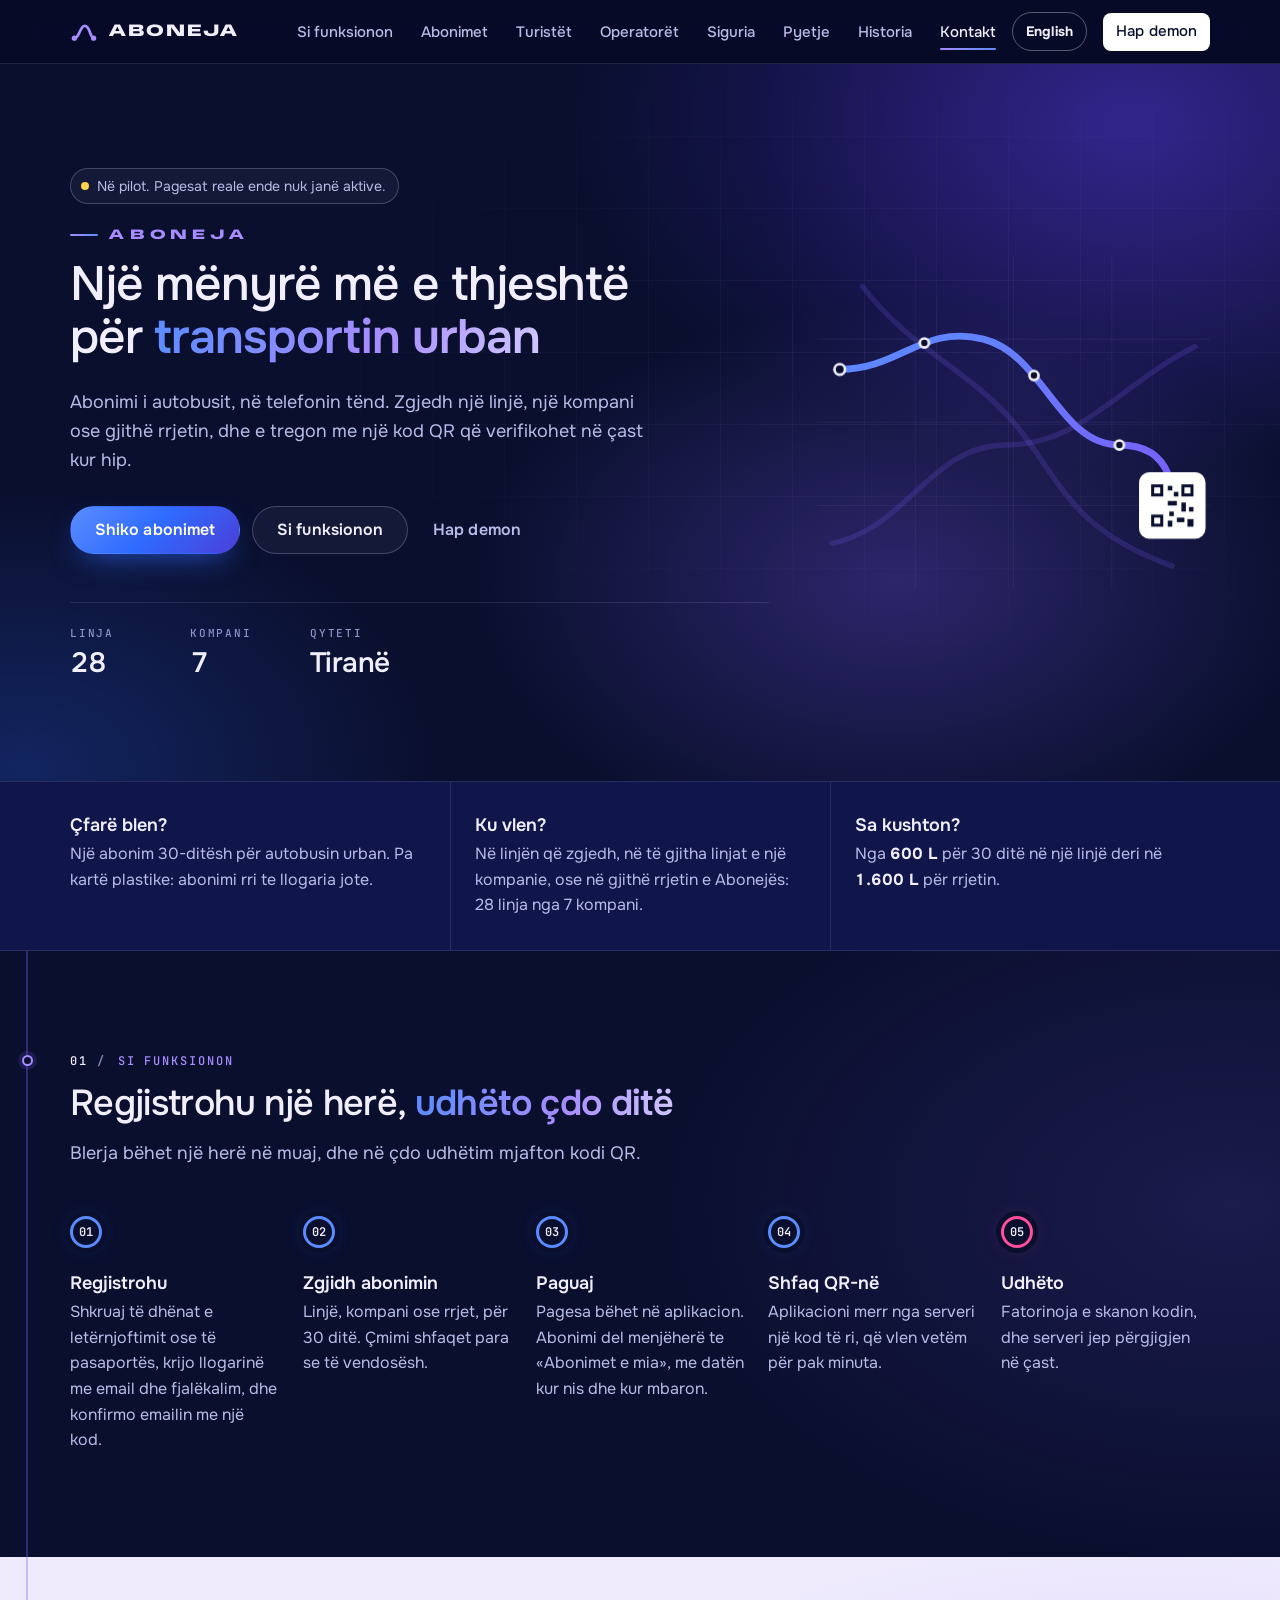
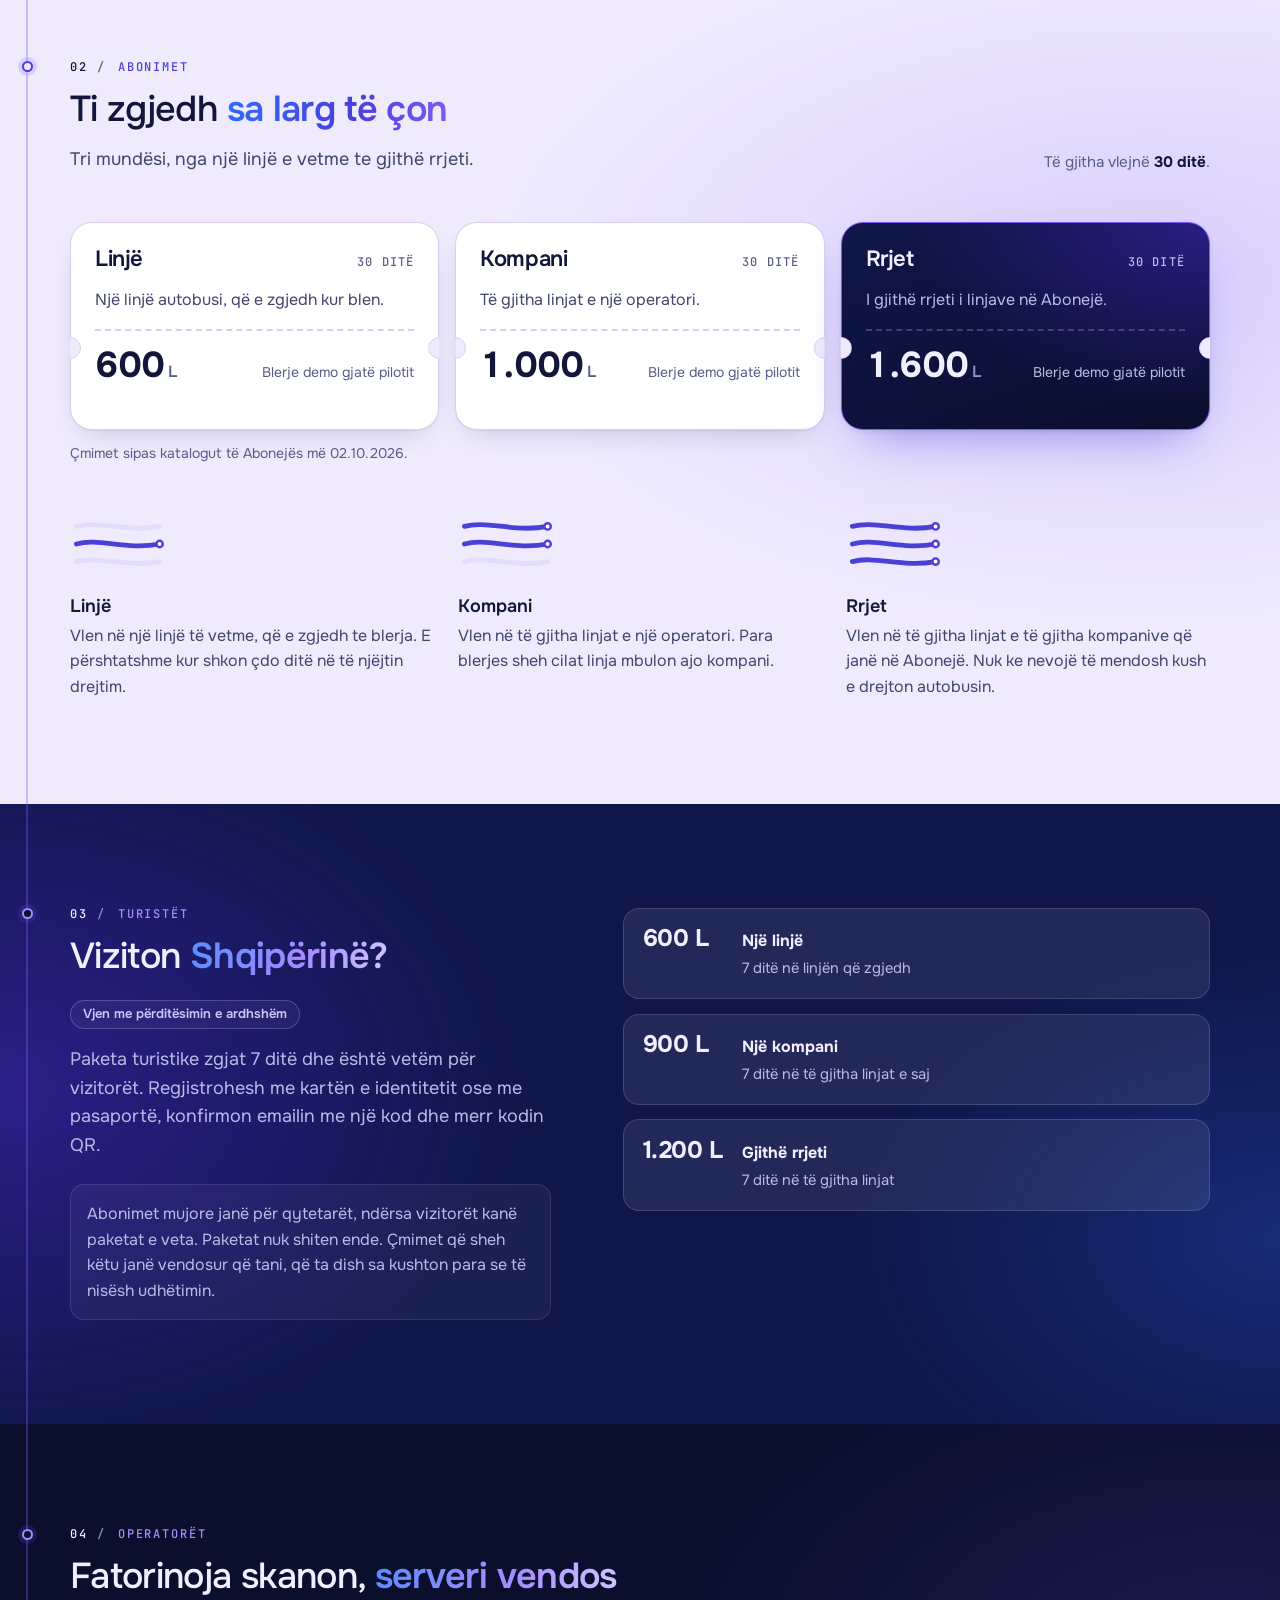
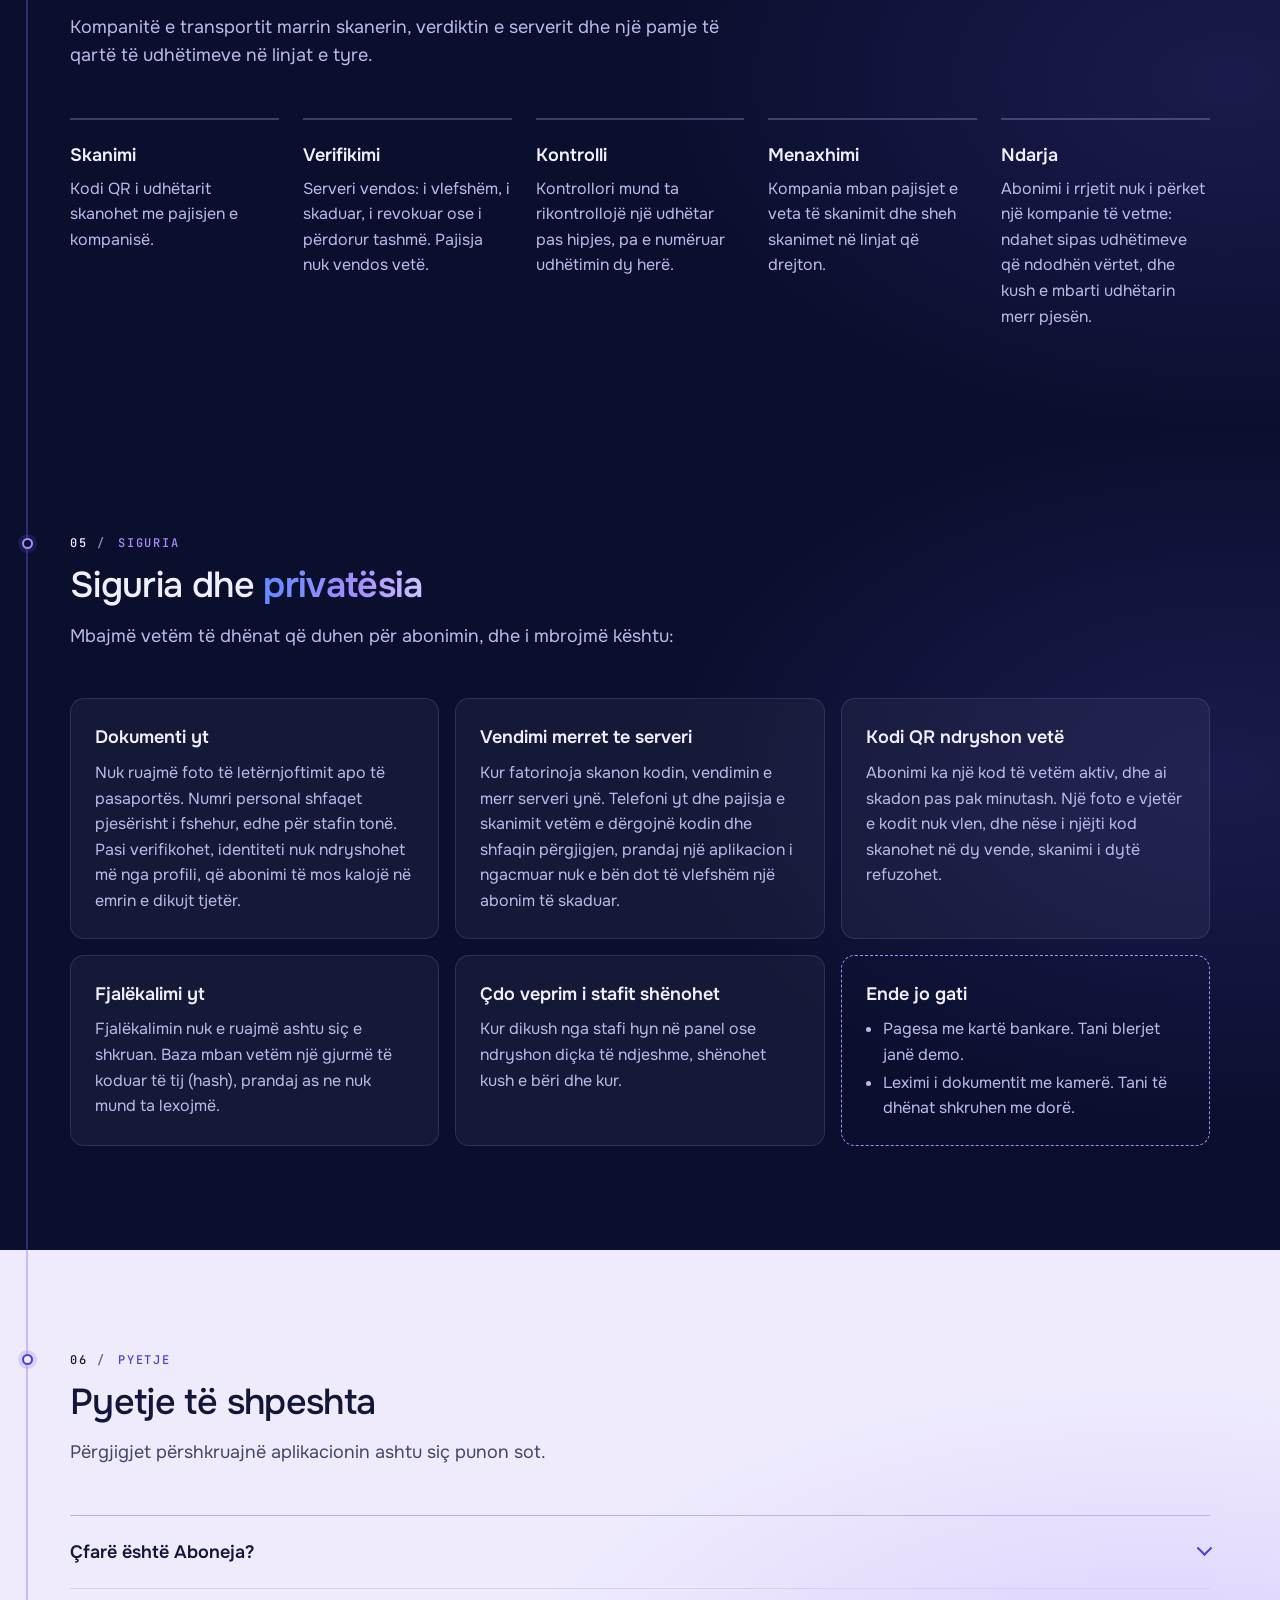
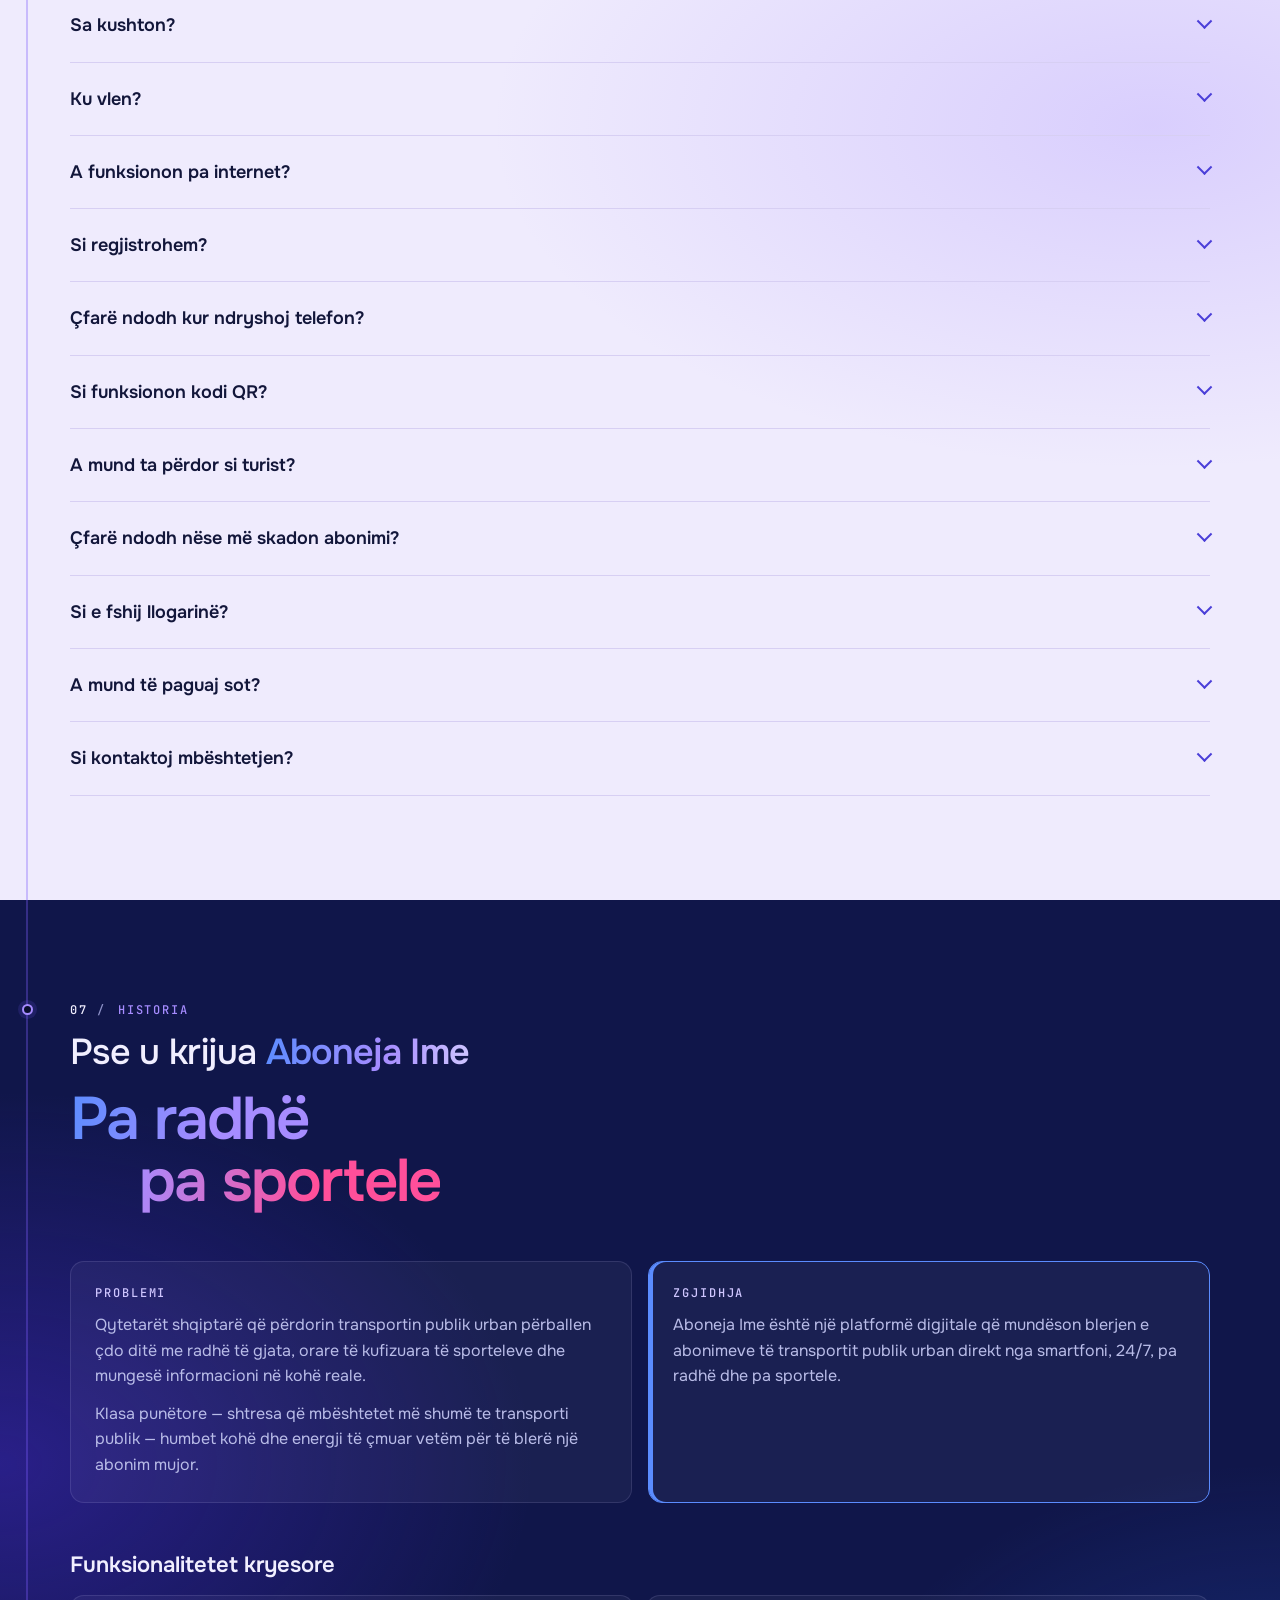
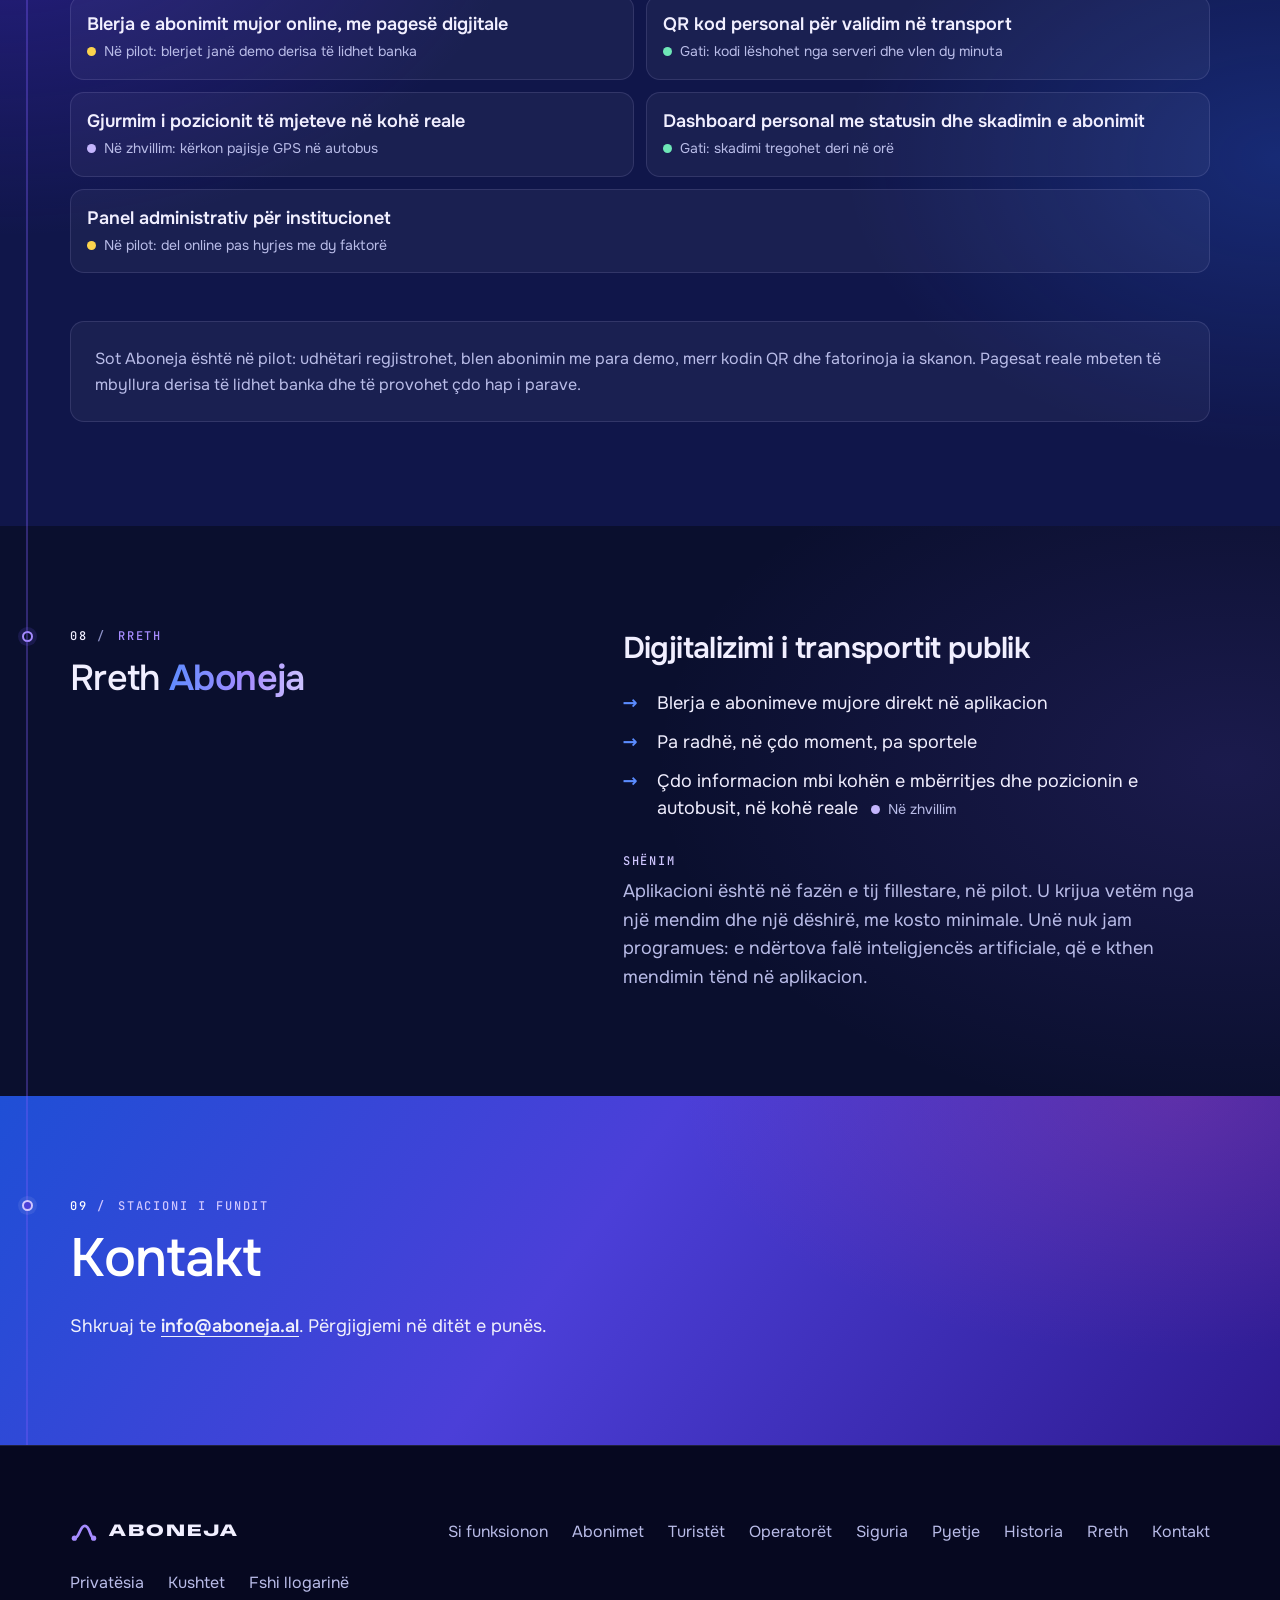
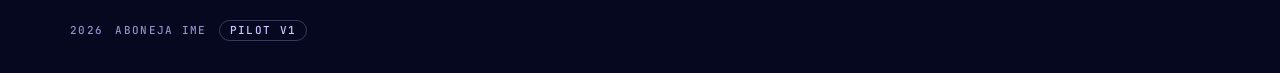
==== commit 777c10b5: "faqja: titujt me theks, slogani, «Rreth Aboneja», faqet ligjore, info@ (web-working@aa38dba) Irdi, 2" ====
--- a/index.html
+++ b/index.html
@@ -12,15 +12,15 @@
 <!-- Fontet e markës merren që në fillim: «ABONEJA» e hyrjes del te 1,0 s dhe s'duhet të ndërrojë shkronjë para syve. -->
 <link rel="preload" href="fonts/anybody.woff2" as="font" type="font/woff2" crossorigin>
 <link rel="preload" href="fonts/onest.woff2" as="font" type="font/woff2" crossorigin>
-<link rel="stylesheet" href="css/site.css?v=16668256">
-<script src="js/hyrja.js?v=359b0061"></script>
-<script type="module" src="js/site.js?v=56e7819b"></script>
+<link rel="stylesheet" href="css/site.css?v=960b15e4">
+<script src="js/hyrja.js?v=c934808a"></script>
+<script type="module" src="js/site.js?v=c82b37e9"></script>
 </head>
 <body>
-<!-- ═══ HYRJA «Rrjeti ndizet» — 6,7 s, hapja e parë e sesionit. Dekor, jo informacion.
+<!-- ═══ HYRJA «Rrjeti ndizet» — 10,2 s, në çdo hapje dhe rifreskim. Dekor, jo informacion.
      Qyteti natën → linjat e largëta → «ABONEJA» ngrihet nga vija e maskës, shtrydhet dhe kyçet
-     te 1,37 s, skanohet → linjë, kompani, rrjet → QR-ja del me sustë → mjetet mbërrijnë →
-     linjat tërhiqen, teksti zhytet → perdja ngrihet me gjithë skenën. Asgjë nuk zbehet: format ndryshojnë.
+     te 1,37 s, skanohet → linjë, kompani, rrjet (kaskadë, me valë drite) → QR-ja del me sustë →
+     mjetet mbërrijnë → «E vlefshme» → linjat tërhiqen, teksti zhytet → perdja ngrihet me gjithë skenën.
      Kohët jetojnë te :root i site.css («Kohët e hyrjes»), asgjë këtu. ═══ -->
 <div class="hyrja" data-hyrja aria-hidden="true">
   <div class="hyrja__perdja">
@@ -44,12 +44,16 @@
       <path class="hyrja__mjeti hyrja__mjeti--1" pathLength="1" data-d="M-5 62 C 22 61, 50 64, 84 62" d="M-5 62 C 22 61, 50 64, 84 62"/>
       <path class="hyrja__mjeti hyrja__mjeti--2" pathLength="1" data-d="M-5 74 C 24 76, 52 70, 84 62" d="M-5 74 C 24 76, 52 70, 84 62"/>
       <path class="hyrja__mjeti hyrja__mjeti--3" pathLength="1" data-d="M-5 50 C 26 48, 56 55, 84 62" d="M-5 50 C 26 48, 56 55, 84 62"/>
+      <path class="hyrja__puls hyrja__puls--linje" pathLength="1" data-d="M-5 62 C 22 61, 50 64, 84 62" d="M-5 62 C 22 61, 50 64, 84 62"/>
+      <path class="hyrja__puls hyrja__puls--kompani" pathLength="1" data-d="M-5 74 C 24 76, 52 70, 84 62" d="M-5 74 C 24 76, 52 70, 84 62"/>
+      <path class="hyrja__puls hyrja__puls--rrjet" pathLength="1" data-d="M-5 50 C 26 48, 56 55, 84 62" d="M-5 50 C 26 48, 56 55, 84 62"/>
     </svg>
     <p class="hyrja__etiketa hyrja__etiketa--rrjet"><span>Gjithë rrjeti</span></p>
     <p class="hyrja__etiketa hyrja__etiketa--linje"><span>Një linjë</span></p>
     <p class="hyrja__etiketa hyrja__etiketa--kompani"><span>Një kompani</span></p>
     <div class="hyrja__nyja">
       <span class="hyrja__nyja-puls"></span>
+      <span class="hyrja__nyja-puls hyrja__nyja-puls--2"></span>
       <svg class="hyrja__qr" viewBox="0 0 92 92" focusable="false">
         <rect class="hyrja__qr-sfondi" x="8" y="8" width="76" height="76" rx="14"/>
         <path class="hyrja__qr-kendet" pathLength="1" d="M3 24 V3 H24 M68 3 H89 V24 M89 68 V89 H68 M24 89 H3 V68"/>
@@ -106,7 +110,7 @@
       <div class="hero__text">
         <p class="pilot" data-pilot hidden><span class="pilot__dot" aria-hidden="true"></span>Në pilot. Pagesat reale ende nuk janë aktive.</p>
         <p class="hero__brand">Aboneja</p>
-        <h1 class="hero__title" id="hero-titulli">Një mënyrë më e thjeshtë për transportin urban.</h1>
+        <h1 class="hero__title" id="hero-titulli">Një mënyrë më e thjeshtë për <span class="theks">transportin urban</span></h1>
         <p class="hero__lead">Abonimi i autobusit, në telefonin tënd. Zgjedh një linjë, një kompani ose gjithë rrjetin, dhe e tregon me një kod QR që verifikohet në çast kur hip.</p>
         <div class="hero__actions">
           <a class="btn btn--primary" href="#abonimet">Shiko abonimet</a>
@@ -185,14 +189,14 @@
   <section class="section" id="si-funksionon" aria-labelledby="si-titulli">
     <div class="wrap">
       <div class="section__head">
-        <h2 class="kapitulli" id="si-titulli"><span class="kapitulli__stacioni"><span class="kapitulli__nr">01</span> <span class="kapitulli__emri">Si funksionon</span></span> <span class="kapitulli__titulli">Pesë hapa. Një udhëtim.</span></h2>
-        <p class="section__lead">Pesë hapa, një herë. Pastaj çdo udhëtim është vetëm hapi i fundit.</p>
+        <h2 class="kapitulli" id="si-titulli"><span class="kapitulli__stacioni"><span class="kapitulli__nr">01</span> <span class="kapitulli__emri">Si funksionon</span></span> <span class="kapitulli__titulli">Regjistrohu një herë, <span class="theks">udhëto çdo ditë</span></span></h2>
+        <p class="section__lead">Blerja bëhet një herë në muaj, dhe në çdo udhëtim mjafton kodi QR.</p>
       </div>
       <ol class="journey">
         <li class="journey__stop">
           <span class="journey__node" aria-hidden="true"></span>
           <h3>Regjistrohu</h3>
-          <p>Krijo llogarinë me email dhe fjalëkalim, dhe konfirmo emailin me një kod.</p>
+          <p>Shkruaj të dhënat e letërnjoftimit ose të pasaportës, krijo llogarinë me email dhe fjalëkalim, dhe konfirmo emailin me një kod.</p>
         </li>
         <li class="journey__stop">
           <span class="journey__node" aria-hidden="true"></span>
@@ -201,8 +205,8 @@
         </li>
         <li class="journey__stop">
           <span class="journey__node" aria-hidden="true"></span>
-          <h3>Aktivizo</h3>
-          <p>Pas blerjes abonimi del te «Abonimet e mia», me datën kur nis dhe kur mbaron.</p>
+          <h3>Paguaj</h3>
+          <p>Pagesa bëhet në aplikacion. Abonimi del menjëherë te «Abonimet e mia», me datën kur nis dhe kur mbaron.</p>
         </li>
         <li class="journey__stop">
           <span class="journey__node" aria-hidden="true"></span>
@@ -212,7 +216,7 @@
         <li class="journey__stop journey__stop--end">
           <span class="journey__node" aria-hidden="true"></span>
           <h3>Udhëto</h3>
-          <p>Skaneri i operatorit e verifikon kodin te serveri dhe të tregon përgjigjen menjëherë.</p>
+          <p>Fatorinoja e skanon kodin, dhe serveri jep përgjigjen në çast.</p>
         </li>
       </ol>
     </div>
@@ -223,8 +227,8 @@
     <div class="wrap">
       <div class="section__head section__head--split">
         <div>
-          <h2 class="kapitulli" id="abonimet-titulli"><span class="kapitulli__stacioni"><span class="kapitulli__nr">02</span> <span class="kapitulli__emri">Abonimet</span></span> <span class="kapitulli__titulli">Linjë. Kompani. Rrjet.</span></h2>
-          <p class="section__lead">Tre shtrirje. Zgjidh sa larg të çon abonimi.</p>
+          <h2 class="kapitulli" id="abonimet-titulli"><span class="kapitulli__stacioni"><span class="kapitulli__nr">02</span> <span class="kapitulli__emri">Abonimet</span></span> <span class="kapitulli__titulli">Ti zgjedh <span class="theks">sa larg të çon</span></span></h2>
+          <p class="section__lead">Tri mundësi, nga një linjë e vetme te gjithë rrjeti.</p>
         </div>
         <!-- V1 shet vetëm 30-ditëshin. Kohëzgjatja e dytë u hoq me vendim, 20 shtator 2026. -->
         <p class="duration-note">Të gjitha vlejnë <strong>30 ditë</strong>.</p>
@@ -256,10 +260,10 @@
   <section class="section section--night" id="turistet" aria-labelledby="turistet-titulli">
     <div class="wrap split">
       <div>
-        <h2 class="kapitulli" id="turistet-titulli"><span class="kapitulli__stacioni"><span class="kapitulli__nr">03</span> <span class="kapitulli__emri">Turistët</span></span> <span class="kapitulli__titulli">Viziton Shqipërinë?</span></h2>
-        <p class="tag tag--light">Përditësimi i ardhshëm</p>
-        <p class="section__lead">Paketa turistike 7-ditore, vetëm për turistët. Regjistrohesh me pasaportë, konfirmon emailin me një kod, merr QR-në dhe udhëton shtatë ditë.</p>
-        <p class="note-light">Turistët nuk blejnë abonimet mujore të qytetarëve: kanë ofertat e tyre. Paketat turistike nuk janë ende në shitje; këtu tregohen çmimet e vendosura, që të dihen para se të hapen.</p>
+        <h2 class="kapitulli" id="turistet-titulli"><span class="kapitulli__stacioni"><span class="kapitulli__nr">03</span> <span class="kapitulli__emri">Turistët</span></span> <span class="kapitulli__titulli">Viziton <span class="theks">Shqipërinë?</span></span></h2>
+        <p class="tag tag--light">Vjen me përditësimin e ardhshëm</p>
+        <p class="section__lead">Paketa turistike zgjat 7 ditë dhe është vetëm për vizitorët. Regjistrohesh me kartën e identitetit ose me pasaportë, konfirmon emailin me një kod dhe merr kodin QR.</p>
+        <p class="note-light">Abonimet mujore janë për qytetarët, ndërsa vizitorët kanë paketat e veta. Paketat nuk shiten ende. Çmimet që sheh këtu janë vendosur që tani, që ta dish sa kushton para se të nisësh udhëtimin.</p>
       </div>
       <!-- Çmimet vijnë nga `site.config.json` (të njoftuara, jo katalog) — asnjë numër në HTML. -->
       <ul class="tourist-plans" data-tourist-plans aria-live="polite">
@@ -272,15 +276,15 @@
   <section class="section" id="operatoret" aria-labelledby="operatoret-titulli">
     <div class="wrap">
       <div class="section__head">
-        <h2 class="kapitulli" id="operatoret-titulli"><span class="kapitulli__stacioni"><span class="kapitulli__nr">04</span> <span class="kapitulli__emri">Operatorët</span></span> <span class="kapitulli__titulli">Skaneri pyet. Serveri vendos.</span></h2>
+        <h2 class="kapitulli" id="operatoret-titulli"><span class="kapitulli__stacioni"><span class="kapitulli__nr">04</span> <span class="kapitulli__emri">Operatorët</span></span> <span class="kapitulli__titulli">Fatorinoja skanon, <span class="theks">serveri vendos</span></span></h2>
         <p class="section__lead">Kompanitë e transportit marrin skanerin, verdiktin e serverit dhe një pamje të qartë të udhëtimeve në linjat e tyre.</p>
       </div>
       <dl class="roles">
-        <div class="role"><dt>Skanimi</dt><dd>Fatorino skanon kodin QR të udhëtarit me pajisjen e kompanisë.</dd></div>
+        <div class="role"><dt>Skanimi</dt><dd>Kodi QR i udhëtarit skanohet me pajisjen e kompanisë.</dd></div>
         <div class="role"><dt>Verifikimi</dt><dd>Serveri vendos: i vlefshëm, i skaduar, i revokuar ose i përdorur tashmë. Pajisja nuk vendos vetë.</dd></div>
         <div class="role"><dt>Kontrolli</dt><dd>Kontrollori mund ta rikontrollojë një udhëtar pas hipjes, pa e numëruar udhëtimin dy herë.</dd></div>
         <div class="role"><dt>Menaxhimi</dt><dd>Kompania mban pajisjet e veta të skanimit dhe sheh skanimet në linjat që drejton.</dd></div>
-        <div class="role"><dt>Ndarja</dt><dd>Abonimi i rrjetit nuk i shkon kompanisë ku u ble: ndahet sipas udhëtimeve që ndodhën vërtet — kush e mbarti udhëtarin, merr pjesën.</dd></div>
+        <div class="role"><dt>Ndarja</dt><dd>Abonimi i rrjetit nuk i përket një kompanie të vetme: ndahet sipas udhëtimeve që ndodhën vërtet, dhe kush e mbarti udhëtarin merr pjesën.</dd></div>
       </dl>
     </div>
   </section>
@@ -289,21 +293,20 @@
   <section class="section" id="siguria" aria-labelledby="siguria-titulli">
     <div class="wrap">
       <div class="section__head">
-        <h2 class="kapitulli" id="siguria-titulli"><span class="kapitulli__stacioni"><span class="kapitulli__nr">05</span> <span class="kapitulli__emri">Siguria</span></span> <span class="kapitulli__titulli">Siguria dhe privatësia</span></h2>
-        <p class="section__lead">Si i mbajmë të dhënat e tua, pa premtime më të mëdha se sistemi.</p>
+        <h2 class="kapitulli" id="siguria-titulli"><span class="kapitulli__stacioni"><span class="kapitulli__nr">05</span> <span class="kapitulli__emri">Siguria</span></span> <span class="kapitulli__titulli">Siguria dhe <span class="theks">privatësia</span></span></h2>
+        <p class="section__lead">Mbajmë vetëm të dhënat që duhen për abonimin, dhe i mbrojmë kështu:</p>
       </div>
       <div class="security">
-        <article class="security__item"><h3>Identiteti i mbrojtur</h3><p>Identiteti vuloset një herë dhe nuk ndryshohet më nga profili. Aboneja nuk ruan foto të dokumentit, dhe numri i tij shfaqet i maskuar edhe për administratorët.</p></article>
-        <article class="security__item"><h3>Verifikim te serveri</h3><p>Çdo skanim vendoset te serveri, jo te telefoni apo te skaneri. Një aplikacion i ndryshuar nuk e bën dot një abonim të skaduar të vlefshëm.</p></article>
-        <article class="security__item"><h3>Kodi QR</h3><p>Një abonim ka vetëm një kod aktiv. Kodi skadon pas pak minutash, dhe i njëjti kod i përdorur në dy vende kapet.</p></article>
-        <article class="security__item"><h3>Fjalëkalimet</h3><p>Fjalëkalimi nuk ruhet kurrë ashtu siç e shkruan: baza mban vetëm një hash të tij.</p></article>
-        <article class="security__item"><h3>Gjurmë auditimi</h3><p>Hyrjet dhe veprimet e ndjeshme të administratorëve regjistrohen, që çdo ndryshim të ketë emër dhe kohë.</p></article>
+        <article class="security__item"><h3>Dokumenti yt</h3><p>Nuk ruajmë foto të letërnjoftimit apo të pasaportës. Numri personal shfaqet pjesërisht i fshehur, edhe për stafin tonë. Pasi verifikohet, identiteti nuk ndryshohet më nga profili, që abonimi të mos kalojë në emrin e dikujt tjetër.</p></article>
+        <article class="security__item"><h3>Vendimi merret te serveri</h3><p>Kur fatorinoja skanon kodin, vendimin e merr serveri ynë. Telefoni yt dhe pajisja e skanimit vetëm e dërgojnë kodin dhe shfaqin përgjigjen, prandaj një aplikacion i ngacmuar nuk e bën dot të vlefshëm një abonim të skaduar.</p></article>
+        <article class="security__item"><h3>Kodi QR ndryshon vetë</h3><p>Abonimi ka një kod të vetëm aktiv, dhe ai skadon pas pak minutash. Një foto e vjetër e kodit nuk vlen, dhe nëse i njëjti kod skanohet në dy vende, skanimi i dytë refuzohet.</p></article>
+        <article class="security__item"><h3>Fjalëkalimi yt</h3><p>Fjalëkalimin nuk e ruajmë ashtu siç e shkruan. Baza mban vetëm një gjurmë të koduar të tij (hash), prandaj as ne nuk mund ta lexojmë.</p></article>
+        <article class="security__item"><h3>Çdo veprim i stafit shënohet</h3><p>Kur dikush nga stafi hyn në panel ose ndryshon diçka të ndjeshme, shënohet kush e bëri dhe kur.</p></article>
         <article class="security__item security__item--honest" data-pilot-list>
-          <h3>Ende në pilot</h3>
+          <h3>Ende jo gati</h3>
           <ul>
-            <li data-feature-off="payments_live">Pagesat reale me bankë</li>
-            <li>Dërgimi i emailit te kutia jote reale</li>
-            <li data-feature-off="tourist_camera_reading">Leximi i dokumentit me kamerë</li>
+            <li data-feature-off="payments_live">Pagesa me kartë bankare. Tani blerjet janë demo.</li>
+            <li data-feature-off="tourist_camera_reading">Leximi i dokumentit me kamerë. Tani të dhënat shkruhen me dorë.</li>
           </ul>
         </article>
       </div>
@@ -315,20 +318,21 @@
     <div class="wrap faq-wrap">
       <div class="section__head">
         <h2 class="kapitulli" id="pyetje-titulli"><span class="kapitulli__stacioni"><span class="kapitulli__nr">06</span> <span class="kapitulli__emri">Pyetje</span></span> <span class="kapitulli__titulli">Pyetje të shpeshta</span></h2>
-        <p class="section__lead">Përgjigje nga mënyra si punon sistemi sot.</p>
+        <p class="section__lead">Përgjigjet përshkruajnë aplikacionin ashtu siç punon sot.</p>
       </div>
       <div class="faq" data-faq>
-        <details><summary>Çfarë është Aboneja?</summary><p>Abonimi i autobusit urban në telefon. Blen një abonim 30-ditësh për një linjë, një kompani ose gjithë rrjetin, dhe e tregon me një kod QR që skanohet kur hip.</p></details>
+        <details><summary>Çfarë është Aboneja?</summary><p>Aboneja është abonimi i autobusit urban, në telefonin tënd. E blen nga aplikacioni dhe zgjedh ku vlen: në një linjë, në të gjitha linjat e një kompanie ose në gjithë rrjetin. Abonimi zgjat 30 ditë. Kur hip, tregon kodin QR që del në ekran, fatorinoja e skanon dhe je në rregull.</p></details>
         <details><summary>Sa kushton?</summary><p data-fill="price-faq">Çmimet janë te seksioni Abonimet dhe lexohen nga i njëjti katalog që përdor aplikacioni.</p></details>
         <details><summary>Ku vlen?</summary><p><span data-fill="network-faq">Në linjat e autobusëve urbanë të Tiranës që janë në Abonejë.</span> Abonimi i linjës vlen në linjën që zgjedh, ai i kompanisë në linjat e saj, dhe ai i rrjetit kudo.</p></details>
         <details><summary>A funksionon pa internet?</summary><p>Jo ende. Kodi QR krijohet nga serveri dhe vlen vetëm pak minuta, prandaj telefoni ka nevojë për internet kur e hap. Edhe skaneri i verifikon kodet te serveri.</p></details>
-        <details><summary>Si regjistrohem?</summary><p>Nis me dokumentin: shkruan emrin, mbiemrin, datëlindjen dhe numrin personal, dhe i konfirmon. Pastaj krijon llogarinë me email dhe fjalëkalim dhe konfirmon emailin me një kod. Identiteti vuloset nga serveri dhe nuk ndryshohet më. Më pas zgjedh abonimin.</p></details>
+        <details><summary>Si regjistrohem?</summary><p>Nis me letërnjoftimin ose me pasaportën (nën 16 vjeç, vetëm me pasaportë): shkruan emrin, mbiemrin, datëlindjen dhe numrin personal, dhe i konfirmon. Pastaj krijon llogarinë me email dhe fjalëkalim dhe konfirmon emailin me kodin që të vjen. Pasi verifikohet, identiteti nuk ndryshohet më. Më pas zgjedh abonimin.</p></details>
         <details><summary>Çfarë ndodh kur ndryshoj telefon?</summary><p>Abonimi rri te llogaria, jo te telefoni. Hyr me të njëjtën llogari në telefonin e ri: kodi i ri QR e zëvendëson menjëherë të vjetrin.</p></details>
-        <details><summary>Si funksionon QR?</summary><p>Kur hap abonimin, aplikacioni merr një kod të ri nga serveri. Skaneri e dërgon kodin te serveri, i cili kontrollon abonimin dhe kthen përgjigjen: i vlefshëm, i skaduar, i revokuar ose i përdorur tashmë.</p></details>
-        <details><summary>A mund ta përdor si turist?</summary><p data-fill="tourist-faq">Jo me abonimet e qytetarëve. Turistët kanë seksionin e tyre, vetëm për turistë, me ofertat e veta: paketat turistike 7-ditore (shih seksionin Turistët). Turisti regjistrohet me pasaportë dhe konfirmon emailin me një kod, që ta ruajë llogarinë edhe kur ndërron telefon. Seksioni hapet me përditësimin e ardhshëm; leximi i pasaportës me kamerë nuk është ende gati.</p></details>
+        <details><summary>Si funksionon kodi QR?</summary><p>Kur hap abonimin, aplikacioni merr një kod të ri nga serveri. Skaneri e dërgon kodin te serveri, i cili kontrollon abonimin dhe kthen përgjigjen: i vlefshëm, i skaduar, i revokuar ose i përdorur tashmë.</p></details>
+        <details><summary>A mund ta përdor si turist?</summary><p data-fill="tourist-faq">Jo me abonimet e qytetarëve. Vizitorët kanë paketat turistike 7-ditore (shih seksionin Turistët). Regjistrohesh me kartën e identitetit ose me pasaportë dhe konfirmon emailin me një kod, që llogaria të mbetet e jotja edhe kur ndërron telefon. Paketat hapen me përditësimin e ardhshëm. Leximi i dokumentit me kamerë nuk është ende gati.</p></details>
         <details><summary>Çfarë ndodh nëse më skadon abonimi?</summary><p>Skaneri e tregon si të skaduar dhe hipja nuk pranohet me atë abonim. Abonimi nuk rinovohet vetë: blen një të ri nga aplikacioni kur të duash.</p></details>
+        <details><summary>Si e fshij llogarinë?</summary><p>Te aplikacioni: Profili, pastaj «Fshi llogarinë». Llogaria ngrin menjëherë dhe kodi QR nuk vlen më. Për 24 orë mund ta anulosh duke hyrë sërish; pas kësaj fshihen të dhënat e tua personale. Abonimi aktiv mbaron pa rimbursim. Hapat e plotë: <a href="fshi-llogarine/">Fshi llogarinë</a>.</p></details>
         <details><summary>A mund të paguaj sot?</summary><p data-fill="payments-faq">Jo ende. Pagesat reale hapen vetëm pasi lidhja me bankën të provohet plotësisht. Deri atëherë blerjet në pilot janë demo.</p></details>
-        <details><summary>Si kontaktoj mbështetjen?</summary><p data-fill="contact-faq">Adresa zyrtare e mbështetjes publikohet para nisjes së pilotit.</p></details>
+        <details><summary>Si kontaktoj mbështetjen?</summary><p data-fill="contact-faq">Shkruaj te <a href="mailto:info@aboneja.al">info@aboneja.al</a>. Përgjigjemi në ditët e punës.</p></details>
       </div>
     </div>
   </section>
@@ -340,8 +344,8 @@
   <section class="section section--night story" id="historia" aria-labelledby="historia-titulli">
     <div class="wrap">
       <div class="section__head">
-        <h2 class="kapitulli" id="historia-titulli"><span class="kapitulli__stacioni"><span class="kapitulli__nr">07</span> <span class="kapitulli__emri">Historia</span></span> <span class="kapitulli__titulli">Pse u krijua Aboneja Ime</span></h2>
-        <p class="section__lead story__slogan">«Pa radhë, pa sportele.»</p>
+        <h2 class="kapitulli" id="historia-titulli"><span class="kapitulli__stacioni"><span class="kapitulli__nr">07</span> <span class="kapitulli__emri">Historia</span></span> <span class="kapitulli__titulli">Pse u krijua <span class="theks">Aboneja Ime</span></span></h2>
+        <p class="section__lead story__slogan"><span class="slogan__rresht"><span class="theks">Pa radhë</span></span> <span class="slogan__rresht"><span class="theks">pa sportele</span></span></p>
       </div>
 
       <div class="story__grid">
@@ -381,22 +385,24 @@
         </li>
       </ul>
 
-      <p class="story__now">Sot Aboneja është në pilot: udhëtari regjistrohet, blen, merr QR-në dhe skanohet — me para demo. Pagesat reale mbeten të mbyllura derisa banka dhe provat e parave të jenë në vend. Kjo faqe nuk e fsheh asnjë nga këto.</p>
+      <p class="story__now">Sot Aboneja është në pilot: udhëtari regjistrohet, blen abonimin me para demo, merr kodin QR dhe fatorinoja ia skanon. Pagesat reale mbeten të mbyllura derisa të lidhet banka dhe të provohet çdo hap i parave.</p>
     </div>
   </section>
 
   <section class="section" id="rreth" aria-labelledby="rreth-titulli">
     <div class="wrap split">
       <div class="split__anchor">
-        <h2 class="kapitulli" id="rreth-titulli"><span class="kapitulli__stacioni"><span class="kapitulli__nr">08</span> <span class="kapitulli__emri">Rreth</span></span> <span class="kapitulli__titulli">Rreth Aboneja</span></h2>
-      </div>
-      <div class="prose">
-        <p>Aboneja Ime është një projekt shqiptar për transportin urban, i ndërtuar në Tiranë.</p>
-        <p>Qëllimi është i thjeshtë: udhëtari ta blejë, ta mbajë dhe ta tregojë abonimin nga telefoni, dhe kompanitë e transportit të kenë të dhëna të sakta për udhëtimet në linjat e tyre.</p>
-        <p>Kalimi nga sporteli fizik te telefoni heq pritjen dhe oraret e kufizuara. Platforma mbështetet te validimi me kod QR pa kontakt dhe te një panel drejtimi për institucionet vendore; gjurmimi i mjeteve në kohë reale është hapi i radhës.</p>
-        <p>Aboneja u ndërtua nga një person, me ndihmën e inteligjencës artificiale dhe me kosto minimale. Sot nuk është më ide: ka bazë të dhënash të vetën, verifikim identiteti, kod QR që lëshohet nga serveri, skanim me verdikt të serverit dhe një regjistër ku çdo transaksion mbyllet në zero.</p>
-        <p>Synimi është të shërbejë bashkitë e Shqipërisë, duke nisur nga një linjë e vetme me një operator. Aboneja është sot në fazë pilot, dhe çdo veçori që nuk është ende gati shënohet si e tillë në këtë faqe.</p>
-        <p>Ky është një hap drejt infrastrukturës së qytetit të mençur: bashkëpunim mes sektorit publik dhe atij privat, me teknologji që e bën abonimin më të arritshëm për ata që udhëtojnë çdo ditë.</p>
+        <h2 class="kapitulli" id="rreth-titulli"><span class="kapitulli__stacioni"><span class="kapitulli__nr">08</span> <span class="kapitulli__emri">Rreth</span></span> <span class="kapitulli__titulli">Rreth <span class="theks">Aboneja</span></span></h2>
+      </div>
+      <div class="prose prose--rreth">
+        <p class="rreth__krye">Digjitalizimi i transportit publik</p>
+        <ul class="rreth__lista">
+          <li>Blerja e abonimeve mujore direkt në aplikacion</li>
+          <li>Pa radhë, në çdo moment, pa sportele</li>
+          <li>Çdo informacion mbi kohën e mbërritjes dhe pozicionin e autobusit, në kohë reale <span class="feature__status" data-status="dev">Në zhvillim</span></li>
+        </ul>
+        <p class="rreth__etiketa">Shënim</p>
+        <p>Aplikacioni është në fazën e tij fillestare, në pilot. U krijua vetëm nga një mendim dhe një dëshirë, me kosto minimale. Unë nuk jam programues: e ndërtova falë inteligjencës artificiale, që e kthen mendimin tënd në aplikacion.</p>
       </div>
     </div>
   </section>
@@ -405,7 +411,7 @@
   <section class="section contact" id="kontakt" aria-labelledby="kontakt-titulli">
     <div class="wrap contact__inner">
       <h2 class="kapitulli" id="kontakt-titulli"><span class="kapitulli__stacioni"><span class="kapitulli__nr">09</span> <span class="kapitulli__emri">Stacioni i fundit</span></span> <span class="kapitulli__titulli">Kontakt</span></h2>
-      <p class="contact__text" data-fill="contact-main">Adresa zyrtare e mbështetjes publikohet para nisjes së pilotit. Deri atëherë, Aboneja është në testim.</p>
+      <p class="contact__text" data-fill="contact-main">Shkruaj te <a href="mailto:info@aboneja.al">info@aboneja.al</a>. Përgjigjemi në ditët e punës.</p>
     </div>
   </section>
   </div>
@@ -428,6 +434,11 @@
       <a href="#rreth">Rreth</a>
       <a href="#kontakt">Kontakt</a>
     </nav>
+    <nav class="footer__nav" aria-label="Dokumentet ligjore">
+      <a href="privatesia/">Privatësia</a>
+      <a href="kushtet/">Kushtet</a>
+      <a href="fshi-llogarine/">Fshi llogarinë</a>
+    </nav>
     <p class="footer__meta"><span data-year>2026</span> Aboneja Ime <span class="footer__env" data-env hidden></span></p>
   </div>
 </footer>
--- a/css/site.css
+++ b/css/site.css
@@ -142,21 +142,22 @@
 
   /* ── Kohët e hyrjes — burimi i vetëm ────────────────────────────────────────
      26 shtator: 6,7 s, momenti te 1,37 s. 27 shtator (Irdi): hyrja zgjatet në 13,8 s — demoja mbetet 6,7.
-     Hapja deri te momenti s'preket; historia merr frymë dhe mbyllet me verdiktin e serverit.
+     1 tetor (Irdi: «pak e mërzitshme»): 10,2 s. Hapja deri te momenti dhe identiteti s'preket; tri linjat
+     vizatohen me kaskadë (0,45 s larg njëra-tjetrës, jo 1,6 s) dhe QR-ja vjen pa pritje.
      Çdo vonesë e hyrjes nis nga njëra prej këtyre rrahjeve. */
-  --h-totali: 13.8s;       /* nga vizatimi i parë te faqja */
+  --h-totali: 10.2s;       /* nga vizatimi i parë te faqja */
   --h-thellesia: .4s;      /* linjat e largëta dalin */
   --h-marka: .92s;         /* shkronjat nisin të mblidhen */
   --h-momenti: 1.37s;      /* «ABONEJA» kyçet dhe skanohet */
   --h-identiteti: 2s;      /* marka ngjitet si kamerë; motoja */
-  --h-linja: 3s;           /* «Një linjë» */
-  --h-kompania: 4.6s;      /* «Një kompani» */
-  --h-rrjeti: 6.2s;        /* «Gjithë rrjeti» — edhe linjat e largëta ndizen */
-  --h-qr: 7.6s;            /* QR-ja del me sustë te nyja */
-  --h-kulmi: 9s;           /* mjetet drejt QR-së, drita në maksimum */
-  --h-verdikti: 11s;       /* serveri vendos: «E vlefshme», QR-ja ndizet, pulsi */
-  --h-kalimi: 12.6s;       /* skena tërhiqet */
-  --h-perdja: 13.1s;       /* perdja ngrihet me gjithë skenën dhe mbaron te --h-totali */
+  --h-linja: 2.45s;        /* «Një linjë» */
+  --h-kompania: 2.9s;      /* «Një kompani» */
+  --h-rrjeti: 3.35s;       /* «Gjithë rrjeti» — edhe linjat e largëta ndizen */
+  --h-qr: 4.3s;            /* QR-ja del me sustë te nyja */
+  --h-kulmi: 5.5s;         /* mjetet drejt QR-së, drita në maksimum */
+  --h-verdikti: 7.5s;      /* serveri vendos: «E vlefshme», QR-ja ndizet, pulsi */
+  --h-kalimi: 9s;          /* skena tërhiqet */
+  --h-perdja: 9.55s;       /* perdja ngrihet me gjithë skenën dhe mbaron te --h-totali */
 }
 
 /* Susta e vërtetë (tejkalim ~6 %, qetësim i butë) aty ku shfletuesi njeh linear(); ndryshe mbetet kurba më sipër. */
@@ -355,21 +356,22 @@
 .qr-station__pulse { fill: none; stroke: var(--pink); stroke-width: 3; opacity: 0; transform-box: fill-box; transform-origin: center; animation: puls 1.8s ease-out 3; animation-delay: calc(3.5s + var(--vonesa, 0s)); }
 
 /* ══ Hyrja «Rrjeti ndizet» ════════════════════════════════════════════════
-   Hapja e parë e sesionit (js/hyrja.js vendos `me-hyrje` te <html> para vizatimit).
+   Çdo hapje dhe çdo rifreskim i faqes (js/hyrja.js vendos `me-hyrje` te <html> para vizatimit).
    Parimi (26 shtator, v2): asgjë nuk zbehet — format ndryshojnë. Teksti ngrihet nga një
    vijë maske dhe zhytet sërish në të; QR-ja del me sustë; linjat vizatohen dhe tërhiqen
-   te nyja; skena mbyllet me dyert. Diçka ndodh afërsisht çdo gjysmë sekonde.
+   te nyja; skena mbyllet me dyert. 1 tetor: kamera afrohet gjatë gjithë skenës dhe linjat
+   dërgojnë valë drite te nyja — tri shtresa lëvizjeje, asnjë pauzë e ngrirë.
    Rrahjet (të gjitha nga :root):
-     0,00  nata; drita e vjollcë hyn ngadalë
+     0,00  nata; drita e vjollcë hyn ngadalë; kamera nis afrimin
      0,40  linjat e largëta — thellësia
      0,92  ABONEJA ngrihet nga vija e maskës, e gjerë (boshti wdth), dhe shtrydhet
      1,37  MOMENTI: marka kyçet në gjerësinë e vet, drita e saj ndizet, sinjali përhapet
      2,00  marka i lë vend rrjetit; motoja
-     3,00  «Një linjë» · 4,60 «Një kompani» · 6,20 «Gjithë rrjeti» — rrjeti i largët ndizet
-     7,60  QR-ja del me sustë, modul pas moduli
-     9,00  mjetet udhëtojnë te QR-ja; drita në kulm
-     11,00 VERDIKTI: «E vlefshme» — QR-ja ndizet, pulsi rozë (Skaneri pyet. Serveri vendos.)
-     12,60 linjat tërhiqen te nyja, teksti zhytet; 13,10 perdja ngrihet me gjithë skenën; 13,80 fund
+     2,45  «Një linjë» · 2,90 «Një kompani» · 3,35 «Gjithë rrjeti» — kaskadë; secila dërgon dy valë
+     4,30  QR-ja del me sustë, modul pas moduli
+     5,50  mjetet udhëtojnë te QR-ja; drita në kulm
+     7,50  VERDIKTI: «E vlefshme» — QR-ja ndizet, dy valë (rozë, pastaj elektrike)
+     9,00  linjat tërhiqen te nyja, teksti zhytet; 9,55 perdja ngrihet me gjithë skenën; 10,20 fund
    Çdo klik, tast, rrotullim ose prekje e kalon. Mbaron vetë edhe pa JS. */
 .hyrja { display: none; }
 .me-hyrje { --vonesa: calc(var(--h-perdja) + .1s); }
@@ -407,7 +409,11 @@
   animation: agimi 1.1s var(--ease) var(--h-kulmi) forwards;
 }
 
-.hyrja__skena { position: absolute; inset: 0; }
+/* Kamera (1 tetor): e gjithë skena afrohet ngadalë deri te kalimi — shtresa e ambientit, që asnjë çast
+   të mos duket i ngrirë. Afrohet DREJT NYJËS (84 % · 62 %): QR-ja dhe verdikti rrinë në vend, gjithçka
+   tjetër largohet butë prej tyre. Në telefon më pak, që etiketat të mos prekin buzën. Vetëm `transform`. */
+.hyrja__skena { position: absolute; inset: 0; transform-origin: 84% 62%; animation: kamera var(--h-kalimi) var(--ease-io) forwards; }
+@media (max-width: 699px) { .hyrja__skena { --kamera-shkalla: 1.025; } }
 .hyrja__linjat { position: absolute; inset: 0; width: 100%; height: 100%; overflow: visible; }
 .hyrja__linjat path { fill: none; stroke-linecap: round; }
 /* Linjat vizatohen (dashoffset 1 → 0) dhe në fund tërhiqen drejt nyjës (0 → −1): e njëjta vijë, e kundërta. */
@@ -432,6 +438,12 @@
 .hyrja__mjeti--1 { animation: mjeti-ec 1.4s var(--ease-io) var(--h-kulmi) forwards; }
 .hyrja__mjeti--2 { animation: mjeti-ec 1.4s var(--ease-io) calc(var(--h-kulmi) + .35s) forwards; }
 .hyrja__mjeti--3 { animation: mjeti-ec 1.4s var(--ease-io) calc(var(--h-kulmi) + .7s) forwards; }
+/* Rryma (1 tetor): sapo vizatohet, çdo linjë dërgon dy valë drite te nyja. Rrjeti merr frymë që para
+   kulmit; mjetet e bardha të kulmit mbeten më të ndritshmet. */
+.hyrja__puls { stroke: var(--lavender); stroke-width: 3; stroke-dasharray: .08 2; stroke-dashoffset: .08; opacity: 0; filter: drop-shadow(0 0 6px var(--glow-violet)); }
+.hyrja__puls--linje { animation: puls-ec .95s var(--ease-io) calc(var(--h-linja) + .75s) 2 both; }
+.hyrja__puls--kompani { animation: puls-ec .95s var(--ease-io) calc(var(--h-kompania) + .75s) 2 both; }
+.hyrja__puls--rrjet { animation: puls-ec .95s var(--ease-io) calc(var(--h-rrjeti) + .75s) 2 both; }
 
 /* Vija e maskës: prindi pret, fëmija ngrihet nga poshtë saj — dhe zhytet sërish në fund. */
 .hyrja__etiketa, .hyrja__motoja { overflow: hidden; }
@@ -478,6 +490,8 @@
   position: absolute; inset: -10%; border-radius: 24%; border: 2px solid var(--pink); opacity: 0;
   animation: puls-nyja 1.1s ease-out var(--h-verdikti) forwards;
 }
+/* Vala e dytë e verdiktit, elektrike, pak më vonë: «E vlefshme» ndihet si konfirmim, jo si vezullim. */
+.hyrja__nyja-puls--2 { border-color: var(--electric-bright); animation-delay: calc(var(--h-verdikti) + .22s); }
 /* Verdikti: serveri vendos. Fjala del nën QR-në nga vija e maskës, si etiketat, dhe ikën bashkë me nyjën. */
 .hyrja__verdikti {
   position: absolute; left: 50%; top: calc(100% + 26px); transform: translateX(-50%); overflow: hidden; white-space: nowrap;
@@ -575,6 +589,8 @@
 @keyframes rrjeti-ndiz { to { stroke-opacity: .6; } }
 @keyframes terhiqu { to { stroke-dashoffset: -1.01; } }
 @keyframes mjeti-ec { 0% { stroke-dashoffset: .045; opacity: 0; } 8% { opacity: 1; } 90% { opacity: 1; } 100% { stroke-dashoffset: -1; opacity: 0; } }
+@keyframes puls-ec { 0% { stroke-dashoffset: .08; opacity: 0; } 14% { opacity: .85; } 86% { opacity: .85; } 100% { stroke-dashoffset: -1; opacity: 0; } }
+@keyframes kamera { from { transform: scale(1); } to { transform: scale(var(--kamera-shkalla, 1.045)); } }
 @keyframes maska-ngrihu { to { transform: none; } }
 @keyframes maska-zhyt { to { transform: translateY(115%); } }
 @keyframes pop { to { transform: scale(1); } }
@@ -639,6 +655,27 @@
 .section--lejla .kapitulli__nr { color: var(--ink); }
 .section--lejla .kapitulli__nr::after { color: var(--ink-3); }
 .section--lejla .kapitulli__titulli { color: var(--ink); }
+
+/* ── Theksi i titujve ─────────────────────────────────────────────────────────
+   Irdi, 1 tetor 2026: titujt dukeshin «shumë të zakonshëm», pa impakt. Fjalët nuk ndryshojnë:
+   pjesa kyçe merr gradientin e linjës dhe peshë më të rëndë, dhe kur titulli hyn në ekran një
+   dritë diagonale kalon një herë nëpër të — LED-i i hyrjes së app-it. Shtresa e parë është drita
+   (300 %, jashtë fjalëve kur pushon), e dyta gradienti. Lëvizja: `.ndezur .theks` më poshtë. */
+.theks {
+  --theks-a: var(--electric-bright); --theks-b: var(--violet-bright); --theks-c: var(--lavender); --theks-drita: var(--white);
+  font-weight: 600;
+  background-image:
+    linear-gradient(110deg, transparent 42%, var(--theks-drita) 50%, transparent 58%),
+    linear-gradient(100deg, var(--theks-a), var(--theks-b) 58%, var(--theks-c));
+  background-size: 300% 100%, 100% 100%;
+  background-position: 0 0, 0 0;
+  background-repeat: no-repeat;
+  -webkit-background-clip: text; background-clip: text;
+  color: transparent;
+}
+/* Mbi lejla drita e bardhë do ta fshinte shkronjën: kalon blu elektrike. */
+.section--lejla .theks { --theks-a: var(--electric); --theks-b: var(--indigo); --theks-c: var(--violet); --theks-drita: var(--electric-bright); }
+@media (forced-colors: active) { .theks { background: none; color: CanvasText; } }
 
 /* ── Rruga: pesë stacione mbi të njëjtën linjë ─────────────────────────── */
 .journey { list-style: none; margin: 0; padding: 0; position: relative; display: grid; gap: var(--s-6); counter-reset: stacioni; }
@@ -770,6 +807,15 @@
 .prose p { color: var(--on-night-2); font-size: var(--t-lg); max-width: 60ch; }
 .prose p + p { margin-top: var(--s-4); }
 .prose p:first-child { color: var(--on-night); font-size: var(--t-xl); line-height: 1.5; }
+/* «Rreth Aboneja» (Irdi, 2 tetor): përshkrimi i produktit me fjalët e tij — një rresht kryesor, tri pika me
+   shigjetë dhe një shënim. Përzgjedhësit e dyfishtë mbizotërojnë `.prose p` edhe te blloku i telefonit. */
+.prose.prose--rreth p.rreth__krye { font: 600 clamp(24px, 2.6vw, 30px)/1.2 var(--font-titujt); letter-spacing: -.02em; color: var(--on-night); }
+.rreth__lista { list-style: none; margin: var(--s-5) 0 0; padding: 0; display: grid; gap: var(--s-3); max-width: 60ch; }
+.rreth__lista li { position: relative; padding-left: 1.9em; color: var(--on-night); font-size: clamp(17px, 1.6vw, 18px); line-height: 1.5; }
+.rreth__lista li::before { content: "→"; content: "→" / ""; position: absolute; left: 0; top: 0; color: var(--electric-bright); font-weight: 600; }
+.rreth__lista .feature__status { margin-left: var(--s-2); white-space: nowrap; }
+.prose.prose--rreth p.rreth__etiketa { margin-top: var(--s-6); font: 500 var(--t-xs)/1.2 var(--font-mono); letter-spacing: .16em; text-transform: uppercase; color: var(--lavender); }
+.prose.prose--rreth p.rreth__etiketa + p { margin-top: var(--s-2); }
 .contact {
   color: var(--white);
   background:
@@ -783,7 +829,7 @@
 .contact .kapitulli__nr::after { color: var(--lavender); }
 .contact .kapitulli__titulli { color: var(--white); font-size: clamp(36px, 10vw, 44px); }
 .contact__text { font-size: var(--t-lg); max-width: 56ch; color: var(--white); opacity: .92; }
-.contact__text a { color: var(--white); }
+.contact__text a { color: var(--white); font-weight: 600; background-size: 100% 1px; }
 
 /* ══ Fundi ════════════════════════════════════════════════════════════════ */
 .footer { background: var(--nata); color: var(--on-night-2); padding: var(--s-8) 0 var(--s-6); border-top: 1px solid var(--night-line); }
@@ -795,7 +841,15 @@
 .footer__env { padding: 2px 10px; border-radius: var(--r-full); border: 1px solid var(--night-line-2); color: var(--lavender); }
 
 /* ── Pse u krijua — problemi, zgjidhja, funksionalitetet ───────────────── */
-.story__slogan { font: 600 var(--t-xl)/1.3 var(--font-titujt); color: var(--lavender); letter-spacing: -.015em; }
+/* Slogani kryesor (Irdi, 2 tetor: «shumë simbole të panevojshme… diçka interesante, e pastër»): pa thonjëza e
+   pa presje — dy rreshta si dy stacione të së njëjtës linjë. I dyti del përpara, dhe gradienti vazhdon nga
+   rreshti i parë te i dyti: blu elektrike → vjollcë → rozë. */
+/* `.section__lead` te blloku i telefonit (17 px) vjen më vonë: përzgjedhësi i dyfishtë e mban sloganin të madh. */
+.section__lead.story__slogan { font: 600 clamp(36px, 5.2vw, 60px)/1.04 var(--font-titujt); color: var(--lavender); letter-spacing: -.03em; }
+.slogan__rresht { display: block; width: fit-content; }
+.slogan__rresht + .slogan__rresht { margin-left: 1.15em; }
+.slogan__rresht:first-child .theks { --theks-a: var(--electric-bright); --theks-b: var(--violet-bright); --theks-c: var(--violet-bright); }
+.slogan__rresht + .slogan__rresht .theks { --theks-a: var(--violet-bright); --theks-b: var(--pink); --theks-c: var(--pink); }
 .story__grid { display: grid; gap: var(--s-4); }
 .story__card { padding: var(--s-5); border-radius: var(--r-md); background: var(--night-glass); border: 1px solid var(--night-line); }
 .story__card--solution { border-color: var(--electric-bright); box-shadow: inset 4px 0 0 var(--electric-bright); }
@@ -935,13 +989,26 @@
    (≈ ¼ e rrugës), jo me lartësinë e titullit: «entry 70%» mbaronte brenda 31 px, pa u parë. */
 @supports (animation-timeline: view()) {
   @media (prefers-reduced-motion: no-preference) {
-    .kapitulli__titulli { animation: titulli-ngrihu linear both; animation-timeline: view(); animation-range: entry 0% cover 25%; }
+    .kapitulli__titulli, .slogan__rresht { animation: titulli-ngrihu linear both; animation-timeline: view(); animation-range: entry 0% cover 25%; }
   }
 }
 @keyframes titulli-ngrihu {
   from { transform: translateY(105%); clip-path: inset(-.2em -.2em 105% -.2em); }
   to { transform: none; clip-path: inset(-.2em -.2em -.3em -.2em); }
 }
+
+/* Drita e theksit kalon NJË herë, me orë — jo e lidhur me scroll-in, që të mos ngrijë në mes të
+   fjalës kur njeriu ndalon. Hero-ja: pasi titulli ngrihet (pas perdes, ose pas «kalo»). Kapitujt:
+   `site.js` vendos `.ndezur` kur titulli hyn në ekran. Pa lëvizje: gradienti mbetet, drita jo. */
+@media (prefers-reduced-motion: no-preference) {
+  .hero__title .theks { animation: theks-drita 1.5s var(--ease-io) .5s both; }
+  .me-hyrje .hero__title .theks { animation-delay: calc(var(--vonesa) + 1.05s); }
+  .me-hyrje.hyrja--kaloi .hero__title .theks { animation-name: theks-drita-pas; animation-delay: .85s; }
+  .ndezur .theks { animation: theks-drita 1.5s var(--ease-io) .25s both; }
+  .ndezur .slogan__rresht + .slogan__rresht .theks { animation-delay: .6s; }
+}
+@keyframes theks-drita { from { background-position: 100% 0, 0 0; } to { background-position: 0 0, 0 0; } }
+@keyframes theks-drita-pas { from { background-position: 100% 0, 0 0; } to { background-position: 0 0, 0 0; } }
 
 @media (min-width: 1440px) {
   :root { --wrap: 1200px; }
